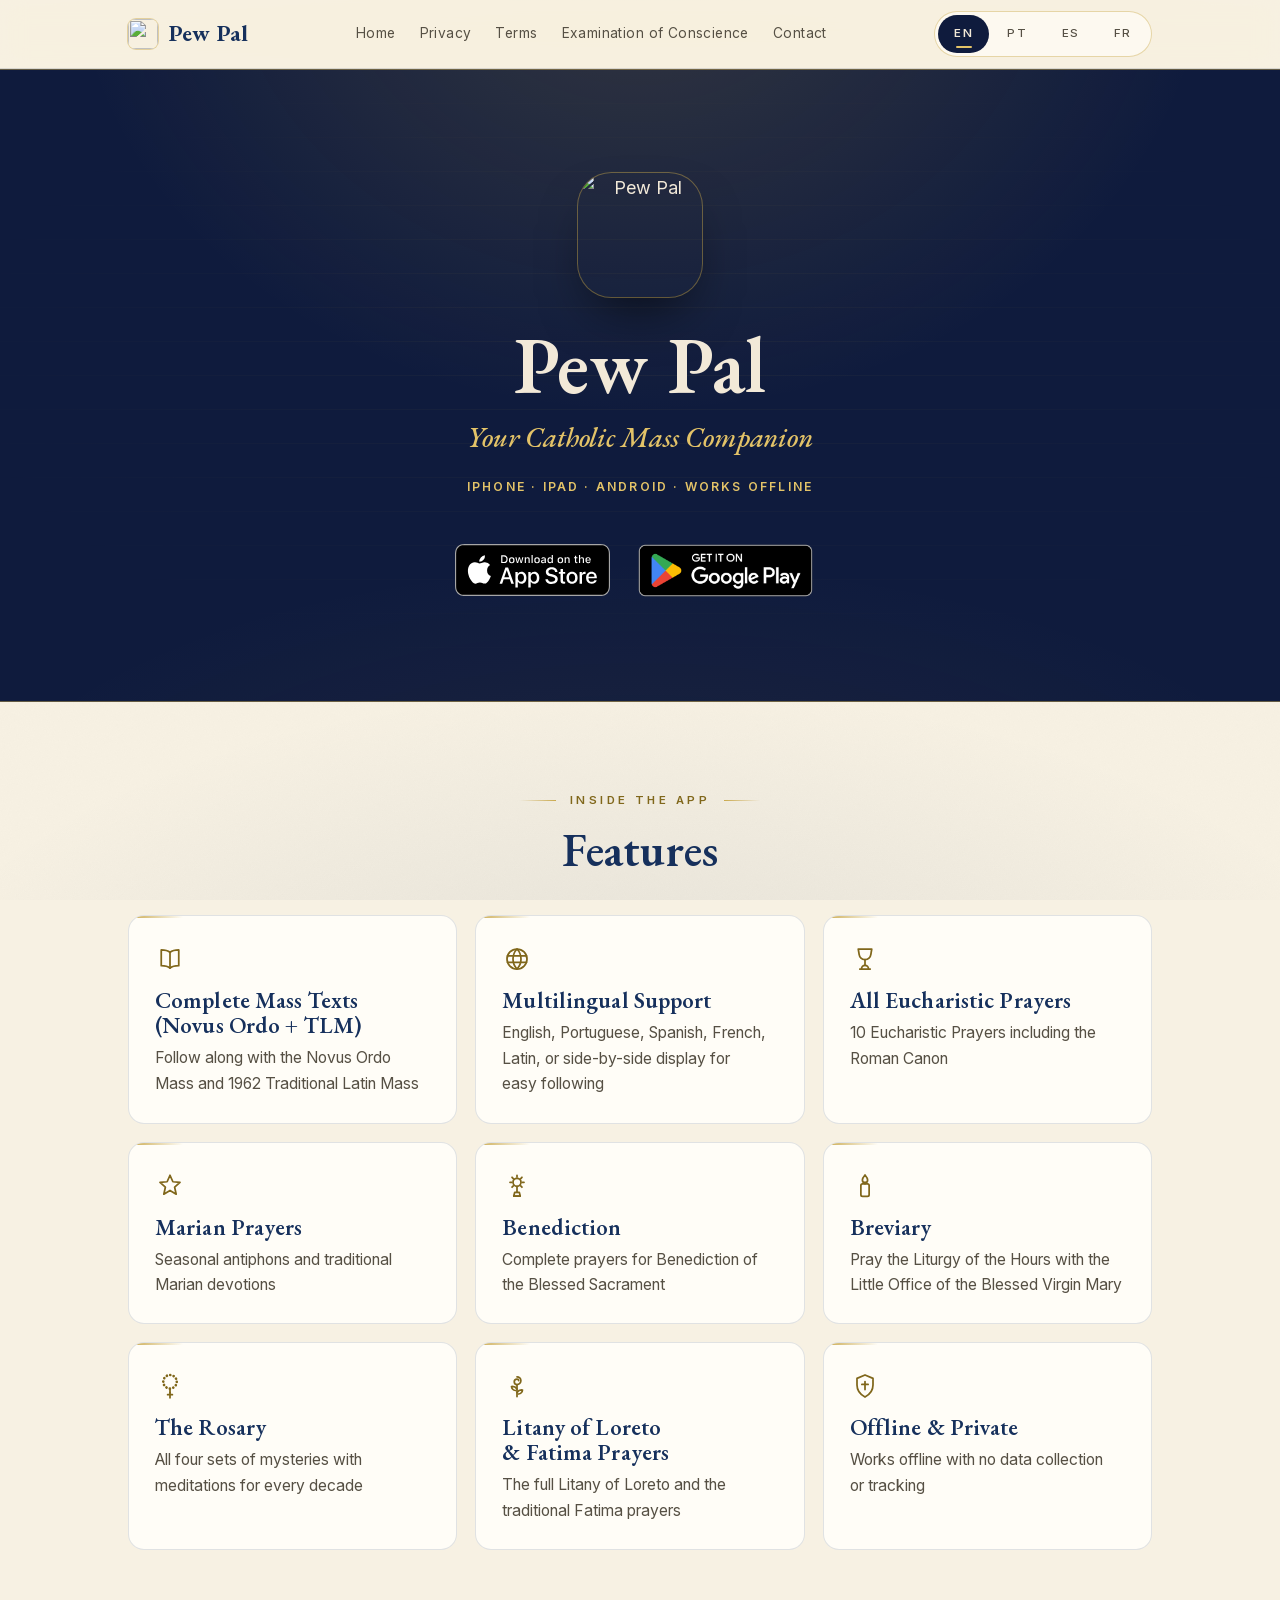
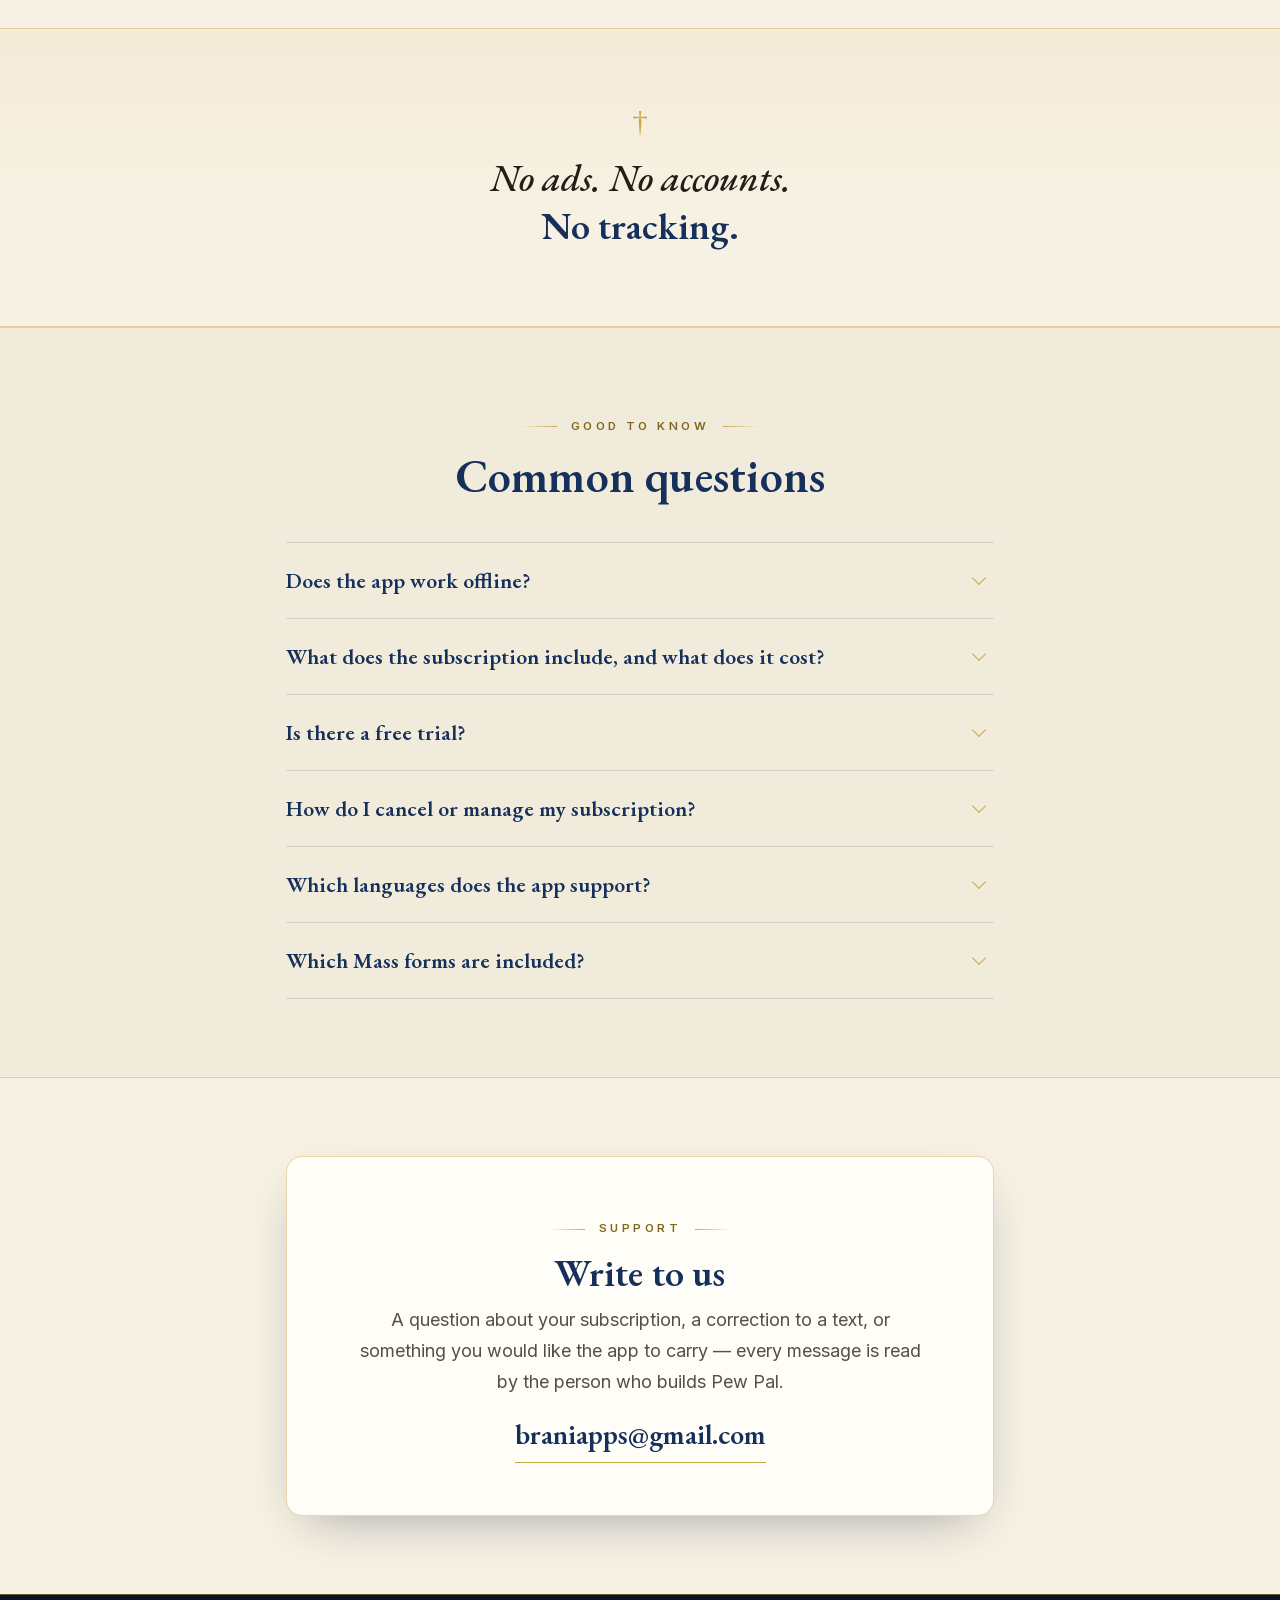
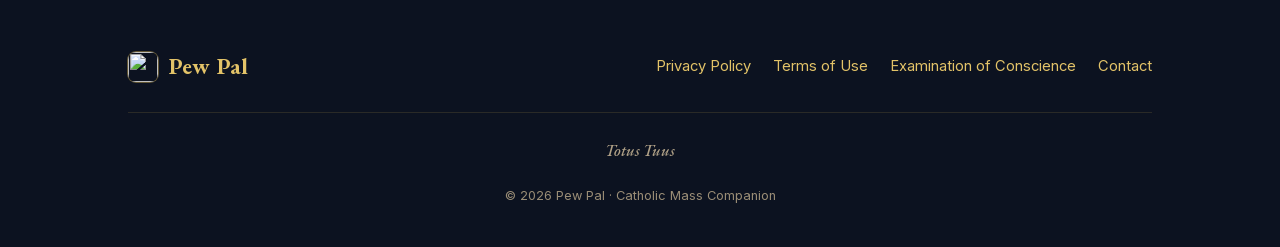
==== index.html @ 837fd13f "feat: the free trial is 2 weeks on both plans (Pew Pal 1.9.0) Terms of Use: the yearly and monthly b" ====
<!DOCTYPE html>
<html lang="en">
<head>
  <meta charset="UTF-8">
  <meta name="viewport" content="width=device-width, initial-scale=1.0">
  <title>Pew Pal - Catholic Mass Companion</title>
  <meta name="description" content="Follow along with the Novus Ordo Mass and 1962 Traditional Latin Mass. English, Portuguese, Spanish, French, Latin, or side-by-side display. Works offline with no data collection or tracking.">
  <link rel="stylesheet" href="styles.css">
  <link rel="icon" href="app-icon.png">
  <script src="site.js" defer></script>
</head>
<body>
  <a class="skip-link" href="#top" data-i18n-en="Skip to content" data-i18n-pt="Ir para o conteúdo" data-i18n-es="Ir al contenido" data-i18n-fr="Aller au contenu">Skip to content</a>
  <nav class="nav">
    <div class="wrap">
      <a class="brand" href="index.html">
        <img src="app-icon.png" alt="" class="brand-mark">
        Pew Pal
      </a>
      <div class="nav-links">
        <a href="index.html" data-i18n-en="Home" data-i18n-pt="Início" data-i18n-es="Inicio" data-i18n-fr="Accueil">Home</a>
        <a href="privacy.html" data-i18n-en="Privacy" data-i18n-pt="Privacidade" data-i18n-es="Privacidad" data-i18n-fr="Confidentialité">Privacy</a>
        <a href="terms.html" data-i18n-en="Terms" data-i18n-pt="Termos" data-i18n-es="Términos" data-i18n-fr="Conditions">Terms</a>
        <a href="examen.html" data-i18n-en="Examination of Conscience" data-i18n-pt="Exame de Consciência" data-i18n-es="Examen de Conciencia" data-i18n-fr="Examen de conscience">Examination of Conscience</a>
        <a href="mailto:braniapps@gmail.com" data-i18n-en="Contact" data-i18n-pt="Contato" data-i18n-es="Contacto" data-i18n-fr="Contact">Contact</a>
      </div>
      <div class="nav-right">
        <div class="langtabs" role="tablist" aria-label="Language">
          <button role="tab" class="langtab" data-lang-target="en" aria-label="English">EN</button>
          <button role="tab" class="langtab" data-lang-target="pt" aria-label="Português">PT</button>
          <button role="tab" class="langtab" data-lang-target="es" aria-label="Español">ES</button>
          <button role="tab" class="langtab" data-lang-target="fr" aria-label="Français">FR</button>
        </div>
      </div>
    </div>
  </nav>
  <main>
    <section data-lang="en" id="english" lang="en">
      <header class="hero-midnight">
        <div class="wrap">
          <img src="app-icon.png" alt="Pew Pal" class="hero-icon" data-rise>
          <h1 id="top" data-rise>Pew Pal</h1>
          <p class="hero-tagline" data-rise>Your Catholic Mass Companion</p>
          <p class="hero-meta" data-rise>iPhone &middot; iPad &middot; Android &middot; Works offline</p>
          <div class="badges" data-rise>
            <a href="https://apps.apple.com/app/apple-store/id6757607612?pt=121837520&amp;ct=support-site&amp;mt=8"><img class="as" src="badges/app-store-en-us.svg" alt="Download on the App Store"></a>
            <a href="https://play.google.com/store/apps/details?id=com.pewpal.app&amp;referrer=utm_source%3Dsupport-site"><img class="gp" src="badges/google-play-en-us.png" alt="Get it on Google Play"></a>
          </div>
        </div>
      </header>

      <div class="block">
        <div class="wrap">
          <div class="section-head center">
            <p class="kicker center">Inside the app</p>
            <h2>Features</h2>
          </div>
          <div class="grid">
            <article class="feature" data-rise>
              <span class="ico" aria-hidden="true"><svg viewBox="0 0 24 24" width="30" height="30" fill="none" stroke="currentColor" stroke-width="1.4" stroke-linecap="round" stroke-linejoin="round" aria-hidden="true" focusable="false"><path d="M12 6.6C10.4 5.3 8.2 4.7 5 4.7v12.6c3.2 0 5.4.6 7 1.9 1.6-1.3 3.8-1.9 7-1.9V4.7c-3.2 0-5.4.6-7 1.9Z"/><path d="M12 6.6v12.6"/></svg></span>
              <h3>Complete Mass Texts (Novus Ordo + TLM)</h3>
              <p>Follow along with the Novus Ordo Mass and 1962 Traditional Latin Mass</p>
            </article>
            <article class="feature" data-rise>
              <span class="ico" aria-hidden="true"><svg viewBox="0 0 24 24" width="30" height="30" fill="none" stroke="currentColor" stroke-width="1.4" stroke-linecap="round" stroke-linejoin="round" aria-hidden="true" focusable="false"><circle cx="12" cy="12" r="8"/><path d="M4.4 9.4h15.2M4.4 14.6h15.2"/><path d="M12 4c2.1 2.2 3.2 5 3.2 8s-1.1 5.8-3.2 8c-2.1-2.2-3.2-5-3.2-8S9.9 6.2 12 4Z"/></svg></span>
              <h3>Multilingual Support</h3>
              <p>English, Portuguese, Spanish, French, Latin, or side-by-side display for easy following</p>
            </article>
            <article class="feature" data-rise>
              <span class="ico" aria-hidden="true"><svg viewBox="0 0 24 24" width="30" height="30" fill="none" stroke="currentColor" stroke-width="1.4" stroke-linecap="round" stroke-linejoin="round" aria-hidden="true" focusable="false"><path d="M6.6 4h10.8l-.7 4.3A5 5 0 0 1 12 12.5a5 5 0 0 1-4.7-4.2L6.6 4Z"/><path d="M12 12.5V17"/><path d="M9.2 20c0-1.6 1.2-3 2.8-3s2.8 1.4 2.8 3"/><path d="M7.8 20h8.4"/></svg></span>
              <h3>All Eucharistic Prayers</h3>
              <p>10 Eucharistic Prayers including the Roman Canon</p>
            </article>
            <article class="feature" data-rise>
              <span class="ico" aria-hidden="true"><svg viewBox="0 0 24 24" width="30" height="30" fill="none" stroke="currentColor" stroke-width="1.4" stroke-linecap="round" stroke-linejoin="round" aria-hidden="true" focusable="false"><path d="M12 3.4 14.3 8.6l5.7.55-4.3 3.8 1.25 5.6L12 15.6l-4.95 2.95 1.25-5.6-4.3-3.8 5.7-.55L12 3.4Z"/></svg></span>
              <h3>Marian Prayers</h3>
              <p>Seasonal antiphons and traditional Marian devotions</p>
            </article>
            <article class="feature" data-rise>
              <span class="ico" aria-hidden="true"><svg viewBox="0 0 24 24" width="30" height="30" fill="none" stroke="currentColor" stroke-width="1.4" stroke-linecap="round" stroke-linejoin="round" aria-hidden="true" focusable="false"><circle cx="12" cy="9" r="3.2"/><path d="M12 4.8V3.4M7.8 9H6.4M16.2 9h1.4M14.97 6.03l.99-.99M9.03 6.03l-.99-.99M14.97 11.97l.99.99M9.03 11.97l-.99.99"/><path d="M12 12.2V17"/><path d="M9.4 20h5.2"/><path d="M10.2 17h3.6l.8 3h-5.2l.8-3Z"/></svg></span>
              <h3>Benediction</h3>
              <p>Complete prayers for Benediction of the Blessed Sacrament</p>
            </article>
            <article class="feature" data-rise>
              <span class="ico" aria-hidden="true"><svg viewBox="0 0 24 24" width="30" height="30" fill="none" stroke="currentColor" stroke-width="1.4" stroke-linecap="round" stroke-linejoin="round" aria-hidden="true" focusable="false"><path d="M12 3.2c1.4 1.7 2.1 2.9 2.1 3.9a2.1 2.1 0 1 1-4.2 0c0-1 .7-2.2 2.1-3.9Z"/><path d="M12 9.1v1.1"/><rect x="8.7" y="10.2" width="6.6" height="10" rx="1.3"/></svg></span>
              <h3>Breviary</h3>
              <p>Pray the Liturgy of the Hours with the Little Office of the Blessed Virgin Mary</p>
            </article>
            <article class="feature" data-rise>
              <span class="ico" aria-hidden="true"><svg viewBox="0 0 24 24" width="30" height="30" fill="none" stroke="currentColor" stroke-width="1.4" stroke-linecap="round" stroke-linejoin="round" aria-hidden="true" focusable="false"><circle cx="12" cy="8.6" r="5.4" stroke-dasharray="0.1 2.73" stroke-linecap="round" stroke-width="2.1"/><path d="M12 14.6v2.6"/><path d="M12 17.2v4.2M10.1 18.9h3.8"/></svg></span>
              <h3>The Rosary</h3>
              <p>All four sets of mysteries with meditations for every decade</p>
            </article>
            <article class="feature" data-rise>
              <span class="ico" aria-hidden="true"><svg viewBox="0 0 24 24" width="30" height="30" fill="none" stroke="currentColor" stroke-width="1.4" stroke-linecap="round" stroke-linejoin="round" aria-hidden="true" focusable="false"><path d="M12 4.6a3.1 3.1 0 0 1 0 6.2 2.2 2.2 0 0 1 0-4.4c.7 0 1.3.5 1.3 1.2"/><path d="M12 10.8V20.4"/><path d="M12 14.4c-1.1-1.6-2.7-2.2-4.4-2 .2 1.8 1.5 3 3.2 3.2"/><path d="M12 17.2c1.1-1.6 2.7-2.2 4.4-2-.2 1.8-1.5 3-3.2 3.2"/></svg></span>
              <h3>Litany of Loreto &amp; Fatima Prayers</h3>
              <p>The full Litany of Loreto and the traditional Fatima prayers</p>
            </article>
            <article class="feature" data-rise>
              <span class="ico" aria-hidden="true"><svg viewBox="0 0 24 24" width="30" height="30" fill="none" stroke="currentColor" stroke-width="1.4" stroke-linecap="round" stroke-linejoin="round" aria-hidden="true" focusable="false"><path d="M12 3.2 5.6 5.9v5.3c0 4 2.6 7.6 6.4 9.6 3.8-2 6.4-5.6 6.4-9.6V5.9L12 3.2Z"/><path d="M12 8.4v6.4M9.5 10.7h5"/></svg></span>
              <h3>Offline & Private</h3>
              <p>Works offline with no data collection or tracking</p>
            </article>
          </div>
        </div>
      </div>

      <div class="vow">
        <div class="wrap">
          <p>No ads. No accounts. <span class="em">No tracking.</span></p>
        </div>
      </div>

      <div class="block alt">
        <div class="wrap narrow">
          <div class="section-head center">
            <p class="kicker center">Good to know</p>
            <h2>Common questions</h2>
          </div>
          <div class="faq">
            <details>
              <summary>Does the app work offline?</summary>
              <p>Yes. Pew Pal works offline with no data collection or tracking. Every liturgical text is bundled with the app, so nothing has to be downloaded during Mass and no signal is needed. We do not integrate any third-party analytics, advertising, or tracking services, and your preferences are stored locally on your device and never leave it.</p>
            </details>
            <details>
              <summary>What does the subscription include, and what does it cost?</summary>
              <p>The Marian prayers and antiphons and the complete Rosary are free. One subscription unlocks the rest of the app: Novus Ordo Mass texts, Traditional Latin Mass (1962) texts, Eucharistic Prayers, and the Devotions (Stations of the Cross, Confession, Benediction and the Breviary). Pew Pal Yearly is $9.99 per year (USD) and Pew Pal Monthly is $1.99 per month (USD). Subscriptions auto-renew unless cancelled. See the <a href="terms.html">Terms of Use</a> for the full subscription terms.</p>
            </details>
            <details>
              <summary>Is there a free trial?</summary>
              <p>Yes. New subscribers are eligible for a free trial &mdash; 2 weeks on both plans. If you do not cancel before the trial ends, your subscription will automatically convert to a paid subscription and you will be charged the subscription price.</p>
            </details>
            <details>
              <summary>How do I cancel or manage my subscription?</summary>
              <p>Through the store you purchased from, at any time. On iPhone or iPad, open the Settings app, tap your name, tap &ldquo;Subscriptions&rdquo;, then find Pew Pal and tap &ldquo;Cancel Subscription&rdquo;. On Android, open the Google Play app, tap your profile picture, tap &ldquo;Payments &amp; subscriptions&rdquo; then &ldquo;Subscriptions&rdquo;, and find Pew Pal. Cancellation takes effect at the end of the current billing period, and you keep access until then. Refunds are handled by the store you purchased from &mdash; see the <a href="terms.html">Terms of Use</a>.</p>
            </details>
            <details>
              <summary>Which languages does the app support?</summary>
              <p>English, Portuguese, Spanish and French, plus the Latin of the Mass. You can read one language on its own, read the Latin on its own, or use the side-by-side display to follow both at once &mdash; and switch at any time from the app&rsquo;s Settings screen.</p>
            </details>
            <details>
              <summary>Which Mass forms are included?</summary>
              <p>Both. Pew Pal carries the complete Novus Ordo Mass texts and the Traditional Latin Mass (1962) texts, together with all ten Eucharistic Prayers including the Roman Canon. All liturgical content is provided for personal devotional use and is based on approved liturgical texts of the Catholic Church.</p>
            </details>
          </div>
        </div>
      </div>

      <div class="block">
        <div class="wrap narrow">
          <div class="contact-card">
            <p class="kicker center">Support</p>
            <h2>Write to us</h2>
            <p>A question about your subscription, a correction to a text, or something you would like the app to carry &mdash; every message is read by the person who builds Pew Pal.</p>
            <a class="mail" href="mailto:braniapps@gmail.com">braniapps@gmail.com</a>
          </div>
        </div>
      </div>

      <footer class="foot">
        <div class="wrap">
          <a class="brand" href="index.html">
            <img src="app-icon.png" alt="" class="brand-mark">
            Pew Pal
          </a>
          <div class="foot-links">
            <a href="privacy.html">Privacy Policy</a>
            <a href="terms.html">Terms of Use</a>
            <a href="examen.html">Examination of Conscience</a>
            <a href="mailto:braniapps@gmail.com">Contact</a>
          </div>
          <p class="note"><em>Totus Tuus</em></p>
          <p class="cr">&copy; 2026 Pew Pal &middot; Catholic Mass Companion</p>
        </div>
      </footer>
    </section>
    <section data-lang="pt" id="portugues" lang="pt-BR">
      <header class="hero-midnight">
        <div class="wrap">
          <img src="app-icon.png" alt="Pew Pal" class="hero-icon" data-rise>
          <h1 data-rise>Pew Pal</h1>
          <p class="hero-tagline" data-rise>Seu companheiro para a Santa Missa</p>
          <p class="hero-meta" data-rise>iPhone &middot; iPad &middot; Android &middot; Funciona offline</p>
          <div class="badges" data-rise>
            <a href="https://apps.apple.com/app/apple-store/id6757607612?pt=121837520&amp;ct=support-site&amp;mt=8"><img class="as" src="badges/app-store-pt-br.svg" alt="Baixar na App Store"></a>
            <a href="https://play.google.com/store/apps/details?id=com.pewpal.app&amp;referrer=utm_source%3Dsupport-site"><img class="gp" src="badges/google-play-pt-br.png" alt="Disponível no Google Play"></a>
          </div>
        </div>
      </header>

      <div class="block">
        <div class="wrap">
          <div class="section-head center">
            <p class="kicker center">Dentro do aplicativo</p>
            <h2>Recursos</h2>
          </div>
          <div class="grid">
            <article class="feature" data-rise>
              <span class="ico" aria-hidden="true"><svg viewBox="0 0 24 24" width="30" height="30" fill="none" stroke="currentColor" stroke-width="1.4" stroke-linecap="round" stroke-linejoin="round" aria-hidden="true" focusable="false"><path d="M12 6.6C10.4 5.3 8.2 4.7 5 4.7v12.6c3.2 0 5.4.6 7 1.9 1.6-1.3 3.8-1.9 7-1.9V4.7c-3.2 0-5.4.6-7 1.9Z"/><path d="M12 6.6v12.6"/></svg></span>
              <h3>Textos completos da Missa (Novus Ordo + Tridentina)</h3>
              <p>Acompanhe a Missa no rito Novus Ordo e a Missa Tridentina de 1962</p>
            </article>
            <article class="feature" data-rise>
              <span class="ico" aria-hidden="true"><svg viewBox="0 0 24 24" width="30" height="30" fill="none" stroke="currentColor" stroke-width="1.4" stroke-linecap="round" stroke-linejoin="round" aria-hidden="true" focusable="false"><circle cx="12" cy="12" r="8"/><path d="M4.4 9.4h15.2M4.4 14.6h15.2"/><path d="M12 4c2.1 2.2 3.2 5 3.2 8s-1.1 5.8-3.2 8c-2.1-2.2-3.2-5-3.2-8S9.9 6.2 12 4Z"/></svg></span>
              <h3>Suporte a idiomas</h3>
              <p>Português, inglês, espanhol, francês, latim ou exibição lado a lado para acompanhar com facilidade</p>
            </article>
            <article class="feature" data-rise>
              <span class="ico" aria-hidden="true"><svg viewBox="0 0 24 24" width="30" height="30" fill="none" stroke="currentColor" stroke-width="1.4" stroke-linecap="round" stroke-linejoin="round" aria-hidden="true" focusable="false"><path d="M6.6 4h10.8l-.7 4.3A5 5 0 0 1 12 12.5a5 5 0 0 1-4.7-4.2L6.6 4Z"/><path d="M12 12.5V17"/><path d="M9.2 20c0-1.6 1.2-3 2.8-3s2.8 1.4 2.8 3"/><path d="M7.8 20h8.4"/></svg></span>
              <h3>Todas as Orações Eucarísticas</h3>
              <p>10 Orações Eucarísticas, incluindo o Cânon Romano</p>
            </article>
            <article class="feature" data-rise>
              <span class="ico" aria-hidden="true"><svg viewBox="0 0 24 24" width="30" height="30" fill="none" stroke="currentColor" stroke-width="1.4" stroke-linecap="round" stroke-linejoin="round" aria-hidden="true" focusable="false"><path d="M12 3.4 14.3 8.6l5.7.55-4.3 3.8 1.25 5.6L12 15.6l-4.95 2.95 1.25-5.6-4.3-3.8 5.7-.55L12 3.4Z"/></svg></span>
              <h3>Orações marianas</h3>
              <p>Antífonas do tempo litúrgico e devoções marianas tradicionais</p>
            </article>
            <article class="feature" data-rise>
              <span class="ico" aria-hidden="true"><svg viewBox="0 0 24 24" width="30" height="30" fill="none" stroke="currentColor" stroke-width="1.4" stroke-linecap="round" stroke-linejoin="round" aria-hidden="true" focusable="false"><circle cx="12" cy="9" r="3.2"/><path d="M12 4.8V3.4M7.8 9H6.4M16.2 9h1.4M14.97 6.03l.99-.99M9.03 6.03l-.99-.99M14.97 11.97l.99.99M9.03 11.97l-.99.99"/><path d="M12 12.2V17"/><path d="M9.4 20h5.2"/><path d="M10.2 17h3.6l.8 3h-5.2l.8-3Z"/></svg></span>
              <h3>Bênção do Santíssimo</h3>
              <p>Orações completas da Bênção do Santíssimo Sacramento</p>
            </article>
            <article class="feature" data-rise>
              <span class="ico" aria-hidden="true"><svg viewBox="0 0 24 24" width="30" height="30" fill="none" stroke="currentColor" stroke-width="1.4" stroke-linecap="round" stroke-linejoin="round" aria-hidden="true" focusable="false"><path d="M12 3.2c1.4 1.7 2.1 2.9 2.1 3.9a2.1 2.1 0 1 1-4.2 0c0-1 .7-2.2 2.1-3.9Z"/><path d="M12 9.1v1.1"/><rect x="8.7" y="10.2" width="6.6" height="10" rx="1.3"/></svg></span>
              <h3>Breviário</h3>
              <p>Reze a Liturgia das Horas com o Pequeno Ofício de Nossa Senhora</p>
            </article>
            <article class="feature" data-rise>
              <span class="ico" aria-hidden="true"><svg viewBox="0 0 24 24" width="30" height="30" fill="none" stroke="currentColor" stroke-width="1.4" stroke-linecap="round" stroke-linejoin="round" aria-hidden="true" focusable="false"><circle cx="12" cy="8.6" r="5.4" stroke-dasharray="0.1 2.73" stroke-linecap="round" stroke-width="2.1"/><path d="M12 14.6v2.6"/><path d="M12 17.2v4.2M10.1 18.9h3.8"/></svg></span>
              <h3>O Rosário</h3>
              <p>Os quatro conjuntos de mistérios com meditações para cada dezena</p>
            </article>
            <article class="feature" data-rise>
              <span class="ico" aria-hidden="true"><svg viewBox="0 0 24 24" width="30" height="30" fill="none" stroke="currentColor" stroke-width="1.4" stroke-linecap="round" stroke-linejoin="round" aria-hidden="true" focusable="false"><path d="M12 4.6a3.1 3.1 0 0 1 0 6.2 2.2 2.2 0 0 1 0-4.4c.7 0 1.3.5 1.3 1.2"/><path d="M12 10.8V20.4"/><path d="M12 14.4c-1.1-1.6-2.7-2.2-4.4-2 .2 1.8 1.5 3 3.2 3.2"/><path d="M12 17.2c1.1-1.6 2.7-2.2 4.4-2-.2 1.8-1.5 3-3.2 3.2"/></svg></span>
              <h3>Ladainha de Nossa Senhora e Orações de Fátima</h3>
              <p>A Ladainha de Nossa Senhora completa e as tradicionais orações de Fátima</p>
            </article>
            <article class="feature" data-rise>
              <span class="ico" aria-hidden="true"><svg viewBox="0 0 24 24" width="30" height="30" fill="none" stroke="currentColor" stroke-width="1.4" stroke-linecap="round" stroke-linejoin="round" aria-hidden="true" focusable="false"><path d="M12 3.2 5.6 5.9v5.3c0 4 2.6 7.6 6.4 9.6 3.8-2 6.4-5.6 6.4-9.6V5.9L12 3.2Z"/><path d="M12 8.4v6.4M9.5 10.7h5"/></svg></span>
              <h3>Offline e privado</h3>
              <p>Funciona offline, sem coleta de dados nem rastreamento</p>
            </article>
          </div>
        </div>
      </div>

      <div class="vow">
        <div class="wrap">
          <p>Sem anúncios. Sem contas. <span class="em">Sem rastreamento.</span></p>
        </div>
      </div>

      <div class="block alt">
        <div class="wrap narrow">
          <div class="section-head center">
            <p class="kicker center">Bom saber</p>
            <h2>Perguntas frequentes</h2>
          </div>
          <div class="faq">
            <details>
              <summary>O aplicativo funciona offline?</summary>
              <p>Sim. O Pew Pal funciona offline, sem coleta de dados nem rastreamento. Todo texto litúrgico vem junto com o aplicativo, portanto nada precisa ser baixado durante a Missa e nenhum sinal é necessário. Não integramos nenhum serviço de análise, publicidade ou rastreamento de terceiros, e suas preferências são armazenadas localmente no seu dispositivo e nunca saem do seu aparelho.</p>
            </details>
            <details>
              <summary>O que a assinatura inclui e quanto custa?</summary>
              <p>As orações e antífonas marianas e o Rosário completo são gratuitos. Uma assinatura libera o restante do aplicativo: textos da Missa (Novus Ordo), textos da Missa Tridentina (1962), Orações Eucarísticas e as Devoções (Via-Sacra, Confissão, Bênção e Breviário). O Pew Pal Anual custa US$ 9,99 por ano e o Pew Pal Mensal custa US$ 1,99 por mês (ou o valor equivalente em reais exibido na App Store). As assinaturas são renovadas automaticamente, salvo cancelamento. Consulte os <a href="terms.html#portugues">Termos de Uso</a> para os termos completos.</p>
            </details>
            <details>
              <summary>Existe teste grátis?</summary>
              <p>Sim. Novos assinantes têm direito a um teste grátis &mdash; 2 semanas nos dois planos. Se você não cancelar antes do fim do teste, sua assinatura será convertida automaticamente em uma assinatura paga e você será cobrado pelo preço da assinatura.</p>
            </details>
            <details>
              <summary>Como cancelo ou gerencio minha assinatura?</summary>
              <p>Pela loja em que você fez a compra, a qualquer momento. No iPhone ou iPad, abra o app Ajustes, toque no seu nome, toque em &ldquo;Assinaturas&rdquo;, encontre o Pew Pal e toque em &ldquo;Cancelar assinatura&rdquo;. No Android, abra o app Google Play, toque na sua foto de perfil, toque em &ldquo;Pagamentos e assinaturas&rdquo; e depois em &ldquo;Assinaturas&rdquo;, e encontre o Pew Pal. O cancelamento entra em vigor ao final do período de cobrança atual, e você continua com acesso até lá. Os reembolsos são tratados pela loja em que você fez a compra &mdash; veja os <a href="terms.html#portugues">Termos de Uso</a>.</p>
            </details>
            <details>
              <summary>Quais idiomas o aplicativo oferece?</summary>
              <p>Português, inglês, espanhol e francês, além do latim da Missa. Você pode ler em um só idioma, ler apenas o latim ou usar a exibição lado a lado para acompanhar os dois ao mesmo tempo &mdash; e trocar quando quiser na tela de Ajustes do aplicativo.</p>
            </details>
            <details>
              <summary>Quais formas da Missa estão incluídas?</summary>
              <p>Ambas. O Pew Pal traz os textos completos da Missa no rito Novus Ordo e os textos da Missa Tridentina (1962), com as dez Orações Eucarísticas, incluindo o Cânon Romano. Todo o conteúdo litúrgico é fornecido para uso devocional pessoal e baseia-se em textos litúrgicos aprovados da Igreja Católica.</p>
            </details>
          </div>
        </div>
      </div>

      <div class="block">
        <div class="wrap narrow">
          <div class="contact-card">
            <p class="kicker center">Suporte</p>
            <h2>Fale conosco</h2>
            <p>Uma dúvida sobre a assinatura, uma correção em algum texto ou algo que você gostaria de ver no aplicativo &mdash; cada mensagem é lida por quem desenvolve o Pew Pal.</p>
            <a class="mail" href="mailto:braniapps@gmail.com">braniapps@gmail.com</a>
          </div>
        </div>
      </div>

      <footer class="foot">
        <div class="wrap">
          <a class="brand" href="index.html">
            <img src="app-icon.png" alt="" class="brand-mark">
            Pew Pal
          </a>
          <div class="foot-links">
            <a href="privacy.html#portugues">Política de Privacidade</a>
            <a href="terms.html#portugues">Termos de Uso</a>
            <a href="examen.html#portugues">Exame de Consciência</a>
            <a href="mailto:braniapps@gmail.com">Contato</a>
          </div>
          <p class="note"><em>Totus Tuus</em></p>
          <p class="cr">&copy; 2026 Pew Pal &middot; Companheiro da Missa Católica</p>
        </div>
      </footer>
    </section>
    <section data-lang="es" id="espanol" lang="es">
      <header class="hero-midnight">
        <div class="wrap">
          <img src="app-icon.png" alt="Pew Pal" class="hero-icon" data-rise>
          <h1 data-rise>Pew Pal</h1>
          <p class="hero-tagline" data-rise>Tu compañero para la Santa Misa</p>
          <p class="hero-meta" data-rise>iPhone &middot; iPad &middot; Android &middot; Funciona sin conexión</p>
          <div class="badges" data-rise>
            <a href="https://apps.apple.com/app/apple-store/id6757607612?pt=121837520&amp;ct=support-site&amp;mt=8"><img class="as" src="badges/app-store-es-mx.svg" alt="Descárgalo en el App Store"></a>
            <a href="https://play.google.com/store/apps/details?id=com.pewpal.app&amp;referrer=utm_source%3Dsupport-site"><img class="gp" src="badges/google-play-es.png" alt="Disponible en Google Play"></a>
          </div>
        </div>
      </header>

      <div class="block">
        <div class="wrap">
          <div class="section-head center">
            <p class="kicker center">Dentro de la aplicación</p>
            <h2>Funciones</h2>
          </div>
          <div class="grid">
            <article class="feature" data-rise>
              <span class="ico" aria-hidden="true"><svg viewBox="0 0 24 24" width="30" height="30" fill="none" stroke="currentColor" stroke-width="1.4" stroke-linecap="round" stroke-linejoin="round" aria-hidden="true" focusable="false"><path d="M12 6.6C10.4 5.3 8.2 4.7 5 4.7v12.6c3.2 0 5.4.6 7 1.9 1.6-1.3 3.8-1.9 7-1.9V4.7c-3.2 0-5.4.6-7 1.9Z"/><path d="M12 6.6v12.6"/></svg></span>
              <h3>Textos completos de la Misa (Novus Ordo + Tradicional)</h3>
              <p>Sigue la Misa en el rito Novus Ordo y la Misa tradicional en latín de 1962</p>
            </article>
            <article class="feature" data-rise>
              <span class="ico" aria-hidden="true"><svg viewBox="0 0 24 24" width="30" height="30" fill="none" stroke="currentColor" stroke-width="1.4" stroke-linecap="round" stroke-linejoin="round" aria-hidden="true" focusable="false"><circle cx="12" cy="12" r="8"/><path d="M4.4 9.4h15.2M4.4 14.6h15.2"/><path d="M12 4c2.1 2.2 3.2 5 3.2 8s-1.1 5.8-3.2 8c-2.1-2.2-3.2-5-3.2-8S9.9 6.2 12 4Z"/></svg></span>
              <h3>Compatibilidad con varios idiomas</h3>
              <p>Español, inglés, portugués, francés, latín o visualización en paralelo para seguir con facilidad</p>
            </article>
            <article class="feature" data-rise>
              <span class="ico" aria-hidden="true"><svg viewBox="0 0 24 24" width="30" height="30" fill="none" stroke="currentColor" stroke-width="1.4" stroke-linecap="round" stroke-linejoin="round" aria-hidden="true" focusable="false"><path d="M6.6 4h10.8l-.7 4.3A5 5 0 0 1 12 12.5a5 5 0 0 1-4.7-4.2L6.6 4Z"/><path d="M12 12.5V17"/><path d="M9.2 20c0-1.6 1.2-3 2.8-3s2.8 1.4 2.8 3"/><path d="M7.8 20h8.4"/></svg></span>
              <h3>Todas las plegarias eucarísticas</h3>
              <p>10 plegarias eucarísticas, incluido el Canon Romano</p>
            </article>
            <article class="feature" data-rise>
              <span class="ico" aria-hidden="true"><svg viewBox="0 0 24 24" width="30" height="30" fill="none" stroke="currentColor" stroke-width="1.4" stroke-linecap="round" stroke-linejoin="round" aria-hidden="true" focusable="false"><path d="M12 3.4 14.3 8.6l5.7.55-4.3 3.8 1.25 5.6L12 15.6l-4.95 2.95 1.25-5.6-4.3-3.8 5.7-.55L12 3.4Z"/></svg></span>
              <h3>Oraciones marianas</h3>
              <p>Antífonas del tiempo litúrgico y devociones marianas tradicionales</p>
            </article>
            <article class="feature" data-rise>
              <span class="ico" aria-hidden="true"><svg viewBox="0 0 24 24" width="30" height="30" fill="none" stroke="currentColor" stroke-width="1.4" stroke-linecap="round" stroke-linejoin="round" aria-hidden="true" focusable="false"><circle cx="12" cy="9" r="3.2"/><path d="M12 4.8V3.4M7.8 9H6.4M16.2 9h1.4M14.97 6.03l.99-.99M9.03 6.03l-.99-.99M14.97 11.97l.99.99M9.03 11.97l-.99.99"/><path d="M12 12.2V17"/><path d="M9.4 20h5.2"/><path d="M10.2 17h3.6l.8 3h-5.2l.8-3Z"/></svg></span>
              <h3>Bendición con el Santísimo</h3>
              <p>Oraciones completas de la Bendición con el Santísimo Sacramento</p>
            </article>
            <article class="feature" data-rise>
              <span class="ico" aria-hidden="true"><svg viewBox="0 0 24 24" width="30" height="30" fill="none" stroke="currentColor" stroke-width="1.4" stroke-linecap="round" stroke-linejoin="round" aria-hidden="true" focusable="false"><path d="M12 3.2c1.4 1.7 2.1 2.9 2.1 3.9a2.1 2.1 0 1 1-4.2 0c0-1 .7-2.2 2.1-3.9Z"/><path d="M12 9.1v1.1"/><rect x="8.7" y="10.2" width="6.6" height="10" rx="1.3"/></svg></span>
              <h3>Breviario</h3>
              <p>Reza la Liturgia de las Horas con el Pequeño Oficio de Nuestra Señora</p>
            </article>
            <article class="feature" data-rise>
              <span class="ico" aria-hidden="true"><svg viewBox="0 0 24 24" width="30" height="30" fill="none" stroke="currentColor" stroke-width="1.4" stroke-linecap="round" stroke-linejoin="round" aria-hidden="true" focusable="false"><circle cx="12" cy="8.6" r="5.4" stroke-dasharray="0.1 2.73" stroke-linecap="round" stroke-width="2.1"/><path d="M12 14.6v2.6"/><path d="M12 17.2v4.2M10.1 18.9h3.8"/></svg></span>
              <h3>El Rosario</h3>
              <p>Los cuatro conjuntos de misterios con meditaciones para cada decena</p>
            </article>
            <article class="feature" data-rise>
              <span class="ico" aria-hidden="true"><svg viewBox="0 0 24 24" width="30" height="30" fill="none" stroke="currentColor" stroke-width="1.4" stroke-linecap="round" stroke-linejoin="round" aria-hidden="true" focusable="false"><path d="M12 4.6a3.1 3.1 0 0 1 0 6.2 2.2 2.2 0 0 1 0-4.4c.7 0 1.3.5 1.3 1.2"/><path d="M12 10.8V20.4"/><path d="M12 14.4c-1.1-1.6-2.7-2.2-4.4-2 .2 1.8 1.5 3 3.2 3.2"/><path d="M12 17.2c1.1-1.6 2.7-2.2 4.4-2-.2 1.8-1.5 3-3.2 3.2"/></svg></span>
              <h3>Letanía de Loreto y oraciones de Fátima</h3>
              <p>La Letanía de Loreto completa y las tradicionales oraciones de Fátima</p>
            </article>
            <article class="feature" data-rise>
              <span class="ico" aria-hidden="true"><svg viewBox="0 0 24 24" width="30" height="30" fill="none" stroke="currentColor" stroke-width="1.4" stroke-linecap="round" stroke-linejoin="round" aria-hidden="true" focusable="false"><path d="M12 3.2 5.6 5.9v5.3c0 4 2.6 7.6 6.4 9.6 3.8-2 6.4-5.6 6.4-9.6V5.9L12 3.2Z"/><path d="M12 8.4v6.4M9.5 10.7h5"/></svg></span>
              <h3>Sin conexión y privado</h3>
              <p>Funciona sin conexión, sin recopilación de datos ni seguimiento</p>
            </article>
          </div>
        </div>
      </div>

      <div class="vow">
        <div class="wrap">
          <p>Sin anuncios. Sin cuentas. <span class="em">Sin seguimiento.</span></p>
        </div>
      </div>

      <div class="block alt">
        <div class="wrap narrow">
          <div class="section-head center">
            <p class="kicker center">Conviene saber</p>
            <h2>Preguntas frecuentes</h2>
          </div>
          <div class="faq">
            <details>
              <summary>¿La aplicación funciona sin conexión?</summary>
              <p>Sí. Pew Pal funciona sin conexión, sin recopilación de datos ni seguimiento. Todos los textos litúrgicos vienen incluidos en la aplicación, así que no hace falta descargar nada durante la Misa ni tener señal. No integramos ningún servicio de análisis, publicidad o seguimiento de terceros, y sus preferencias se almacenan localmente en su dispositivo y nunca salen de su aparato.</p>
            </details>
            <details>
              <summary>¿Qué incluye la suscripción y cuánto cuesta?</summary>
              <p>Las oraciones y antífonas marianas y el Rosario completo son gratuitos. Una suscripción desbloquea el resto de la aplicación: textos de la Misa (Novus Ordo), textos de la Misa tradicional en latín (1962), plegarias eucarísticas y las Devociones (Vía Crucis, Confesión, Bendición y Breviario). Pew Pal Anual cuesta US$ 9.99 al año y Pew Pal Mensual cuesta US$ 1.99 al mes (o el importe equivalente en la moneda local que se muestre en la App Store). Las suscripciones se renuevan automáticamente, salvo cancelación. Consulte los <a href="terms.html#espanol">Términos de Uso</a> para conocer los términos completos.</p>
            </details>
            <details>
              <summary>¿Hay una prueba gratuita?</summary>
              <p>Sí. Los nuevos suscriptores tienen derecho a una prueba gratuita: 2 semanas en ambos planes. Si no cancela antes de que finalice la prueba, su suscripción se convertirá automáticamente en una suscripción de pago y se le cobrará el precio de la suscripción.</p>
            </details>
            <details>
              <summary>¿Cómo cancelo o gestiono mi suscripción?</summary>
              <p>A través de la tienda donde realizó la compra, en cualquier momento. En iPhone o iPad, abra la app Ajustes, toque su nombre, toque &ldquo;Suscripciones&rdquo;, busque Pew Pal y toque &ldquo;Cancelar suscripción&rdquo;. En Android, abra la app Google Play, toque su foto de perfil, toque &ldquo;Pagos y suscripciones&rdquo; y después &ldquo;Suscripciones&rdquo;, y busque Pew Pal. La cancelación entra en vigor al final del período de facturación en curso y usted conserva el acceso hasta entonces. Los reembolsos los gestiona la tienda donde realizó la compra &mdash; consulte los <a href="terms.html#espanol">Términos de Uso</a>.</p>
            </details>
            <details>
              <summary>¿Qué idiomas admite la aplicación?</summary>
              <p>Español, inglés, portugués y francés, además del latín de la Misa. Puede leer en un solo idioma, leer solo el latín o usar la visualización en paralelo para seguir ambos a la vez &mdash; y cambiar cuando quiera desde la pantalla de Ajustes de la aplicación.</p>
            </details>
            <details>
              <summary>¿Qué formas de la Misa se incluyen?</summary>
              <p>Ambas. Pew Pal incluye los textos completos de la Misa en el rito Novus Ordo y los textos de la Misa tradicional en latín (1962), junto con las diez plegarias eucarísticas, incluido el Canon Romano. Todo el contenido litúrgico se ofrece para uso devocional personal y se basa en textos litúrgicos aprobados de la Iglesia católica.</p>
            </details>
          </div>
        </div>
      </div>

      <div class="block">
        <div class="wrap narrow">
          <div class="contact-card">
            <p class="kicker center">Soporte</p>
            <h2>Escríbanos</h2>
            <p>Una duda sobre su suscripción, una corrección en algún texto o algo que le gustaría que la aplicación incluyera &mdash; cada mensaje lo lee quien desarrolla Pew Pal.</p>
            <a class="mail" href="mailto:braniapps@gmail.com">braniapps@gmail.com</a>
          </div>
        </div>
      </div>

      <footer class="foot">
        <div class="wrap">
          <a class="brand" href="index.html">
            <img src="app-icon.png" alt="" class="brand-mark">
            Pew Pal
          </a>
          <div class="foot-links">
            <a href="privacy.html#espanol">Política de Privacidad</a>
            <a href="terms.html#espanol">Términos de Uso</a>
            <a href="examen.html#espanol">Examen de Conciencia</a>
            <a href="mailto:braniapps@gmail.com">Contacto</a>
          </div>
          <p class="note"><em>Totus Tuus</em></p>
          <p class="cr">&copy; 2026 Pew Pal &middot; Compañero de la Misa católica</p>
        </div>
      </footer>
    </section>
    <section data-lang="fr" id="francais" lang="fr">
      <header class="hero-midnight">
        <div class="wrap">
          <img src="app-icon.png" alt="Pew Pal" class="hero-icon" data-rise>
          <h1 data-rise>Pew Pal</h1>
          <p class="hero-tagline" data-rise>Votre compagnon pour la sainte messe</p>
          <p class="hero-meta" data-rise>iPhone &middot; iPad &middot; Android &middot; Fonctionne hors ligne</p>
          <div class="badges" data-rise>
            <a href="https://apps.apple.com/app/apple-store/id6757607612?pt=121837520&amp;ct=support-site&amp;mt=8"><img class="as" src="badges/app-store-fr-fr.svg" alt="Télécharger dans l’App Store"></a>
            <a href="https://play.google.com/store/apps/details?id=com.pewpal.app&amp;referrer=utm_source%3Dsupport-site"><img class="gp" src="badges/google-play-fr.png" alt="Disponible sur Google Play"></a>
          </div>
        </div>
      </header>

      <div class="block">
        <div class="wrap">
          <div class="section-head center">
            <p class="kicker center">Dans l’application</p>
            <h2>Fonctionnalités</h2>
          </div>
          <div class="grid">
            <article class="feature" data-rise>
              <span class="ico" aria-hidden="true"><svg viewBox="0 0 24 24" width="30" height="30" fill="none" stroke="currentColor" stroke-width="1.4" stroke-linecap="round" stroke-linejoin="round" aria-hidden="true" focusable="false"><path d="M12 6.6C10.4 5.3 8.2 4.7 5 4.7v12.6c3.2 0 5.4.6 7 1.9 1.6-1.3 3.8-1.9 7-1.9V4.7c-3.2 0-5.4.6-7 1.9Z"/><path d="M12 6.6v12.6"/></svg></span>
              <h3>Textes complets de la messe (Novus Ordo + messe traditionnelle)</h3>
              <p>Suivez la messe selon le Novus Ordo et la messe traditionnelle en latin de 1962</p>
            </article>
            <article class="feature" data-rise>
              <span class="ico" aria-hidden="true"><svg viewBox="0 0 24 24" width="30" height="30" fill="none" stroke="currentColor" stroke-width="1.4" stroke-linecap="round" stroke-linejoin="round" aria-hidden="true" focusable="false"><circle cx="12" cy="12" r="8"/><path d="M4.4 9.4h15.2M4.4 14.6h15.2"/><path d="M12 4c2.1 2.2 3.2 5 3.2 8s-1.1 5.8-3.2 8c-2.1-2.2-3.2-5-3.2-8S9.9 6.2 12 4Z"/></svg></span>
              <h3>Plusieurs langues</h3>
              <p>Français, anglais, portugais, espagnol, latin ou affichage côte à côte pour suivre facilement</p>
            </article>
            <article class="feature" data-rise>
              <span class="ico" aria-hidden="true"><svg viewBox="0 0 24 24" width="30" height="30" fill="none" stroke="currentColor" stroke-width="1.4" stroke-linecap="round" stroke-linejoin="round" aria-hidden="true" focusable="false"><path d="M6.6 4h10.8l-.7 4.3A5 5 0 0 1 12 12.5a5 5 0 0 1-4.7-4.2L6.6 4Z"/><path d="M12 12.5V17"/><path d="M9.2 20c0-1.6 1.2-3 2.8-3s2.8 1.4 2.8 3"/><path d="M7.8 20h8.4"/></svg></span>
              <h3>Toutes les prières eucharistiques</h3>
              <p>10 prières eucharistiques, dont le Canon romain</p>
            </article>
            <article class="feature" data-rise>
              <span class="ico" aria-hidden="true"><svg viewBox="0 0 24 24" width="30" height="30" fill="none" stroke="currentColor" stroke-width="1.4" stroke-linecap="round" stroke-linejoin="round" aria-hidden="true" focusable="false"><path d="M12 3.4 14.3 8.6l5.7.55-4.3 3.8 1.25 5.6L12 15.6l-4.95 2.95 1.25-5.6-4.3-3.8 5.7-.55L12 3.4Z"/></svg></span>
              <h3>Prières mariales</h3>
              <p>Antiennes mariales du temps liturgique et dévotions mariales traditionnelles</p>
            </article>
            <article class="feature" data-rise>
              <span class="ico" aria-hidden="true"><svg viewBox="0 0 24 24" width="30" height="30" fill="none" stroke="currentColor" stroke-width="1.4" stroke-linecap="round" stroke-linejoin="round" aria-hidden="true" focusable="false"><circle cx="12" cy="9" r="3.2"/><path d="M12 4.8V3.4M7.8 9H6.4M16.2 9h1.4M14.97 6.03l.99-.99M9.03 6.03l-.99-.99M14.97 11.97l.99.99M9.03 11.97l-.99.99"/><path d="M12 12.2V17"/><path d="M9.4 20h5.2"/><path d="M10.2 17h3.6l.8 3h-5.2l.8-3Z"/></svg></span>
              <h3>Salut du Saint-Sacrement</h3>
              <p>Les prières complètes du Salut du Saint-Sacrement</p>
            </article>
            <article class="feature" data-rise>
              <span class="ico" aria-hidden="true"><svg viewBox="0 0 24 24" width="30" height="30" fill="none" stroke="currentColor" stroke-width="1.4" stroke-linecap="round" stroke-linejoin="round" aria-hidden="true" focusable="false"><path d="M12 3.2c1.4 1.7 2.1 2.9 2.1 3.9a2.1 2.1 0 1 1-4.2 0c0-1 .7-2.2 2.1-3.9Z"/><path d="M12 9.1v1.1"/><rect x="8.7" y="10.2" width="6.6" height="10" rx="1.3"/></svg></span>
              <h3>Bréviaire</h3>
              <p>Priez la Liturgie des Heures avec le Petit Office de la Sainte Vierge</p>
            </article>
            <article class="feature" data-rise>
              <span class="ico" aria-hidden="true"><svg viewBox="0 0 24 24" width="30" height="30" fill="none" stroke="currentColor" stroke-width="1.4" stroke-linecap="round" stroke-linejoin="round" aria-hidden="true" focusable="false"><circle cx="12" cy="8.6" r="5.4" stroke-dasharray="0.1 2.73" stroke-linecap="round" stroke-width="2.1"/><path d="M12 14.6v2.6"/><path d="M12 17.2v4.2M10.1 18.9h3.8"/></svg></span>
              <h3>Le rosaire</h3>
              <p>Les quatre séries de mystères, avec une méditation pour chaque dizaine</p>
            </article>
            <article class="feature" data-rise>
              <span class="ico" aria-hidden="true"><svg viewBox="0 0 24 24" width="30" height="30" fill="none" stroke="currentColor" stroke-width="1.4" stroke-linecap="round" stroke-linejoin="round" aria-hidden="true" focusable="false"><path d="M12 4.6a3.1 3.1 0 0 1 0 6.2 2.2 2.2 0 0 1 0-4.4c.7 0 1.3.5 1.3 1.2"/><path d="M12 10.8V20.4"/><path d="M12 14.4c-1.1-1.6-2.7-2.2-4.4-2 .2 1.8 1.5 3 3.2 3.2"/><path d="M12 17.2c1.1-1.6 2.7-2.2 4.4-2-.2 1.8-1.5 3-3.2 3.2"/></svg></span>
              <h3>Litanies de Lorette et prières de Fatima</h3>
              <p>Les litanies de Lorette complètes et les prières traditionnelles de Fatima</p>
            </article>
            <article class="feature" data-rise>
              <span class="ico" aria-hidden="true"><svg viewBox="0 0 24 24" width="30" height="30" fill="none" stroke="currentColor" stroke-width="1.4" stroke-linecap="round" stroke-linejoin="round" aria-hidden="true" focusable="false"><path d="M12 3.2 5.6 5.9v5.3c0 4 2.6 7.6 6.4 9.6 3.8-2 6.4-5.6 6.4-9.6V5.9L12 3.2Z"/><path d="M12 8.4v6.4M9.5 10.7h5"/></svg></span>
              <h3>Hors ligne et privé</h3>
              <p>Fonctionne hors ligne, sans collecte de données ni suivi</p>
            </article>
          </div>
        </div>
      </div>

      <div class="vow">
        <div class="wrap">
          <p>Sans publicité. Sans compte. <span class="em">Sans suivi.</span></p>
        </div>
      </div>

      <div class="block alt">
        <div class="wrap narrow">
          <div class="section-head center">
            <p class="kicker center">Bon à savoir</p>
            <h2>Questions fréquentes</h2>
          </div>
          <div class="faq">
            <details>
              <summary>L’application fonctionne-t-elle hors ligne&nbsp;?</summary>
              <p>Oui. Pew Pal fonctionne hors ligne, sans collecte de données ni suivi. Tous les textes liturgiques sont intégrés à l’application&nbsp;: rien n’a besoin d’être téléchargé pendant la messe et aucun réseau n’est nécessaire. Nous n’intégrons aucun service tiers d’analyse, de publicité ou de suivi, et vos préférences sont enregistrées localement sur votre appareil, qu’elles ne quittent jamais.</p>
            </details>
            <details>
              <summary>Que comprend l’abonnement, et combien coûte-t-il&nbsp;?</summary>
              <p>Les prières et antiennes mariales et le rosaire complet sont gratuits. Un abonnement débloque le reste de l’application&nbsp;: les textes de la messe (Novus Ordo), les textes de la messe traditionnelle en latin (1962), les prières eucharistiques et les Dévotions (chemin de croix, confession, Salut du Saint-Sacrement et bréviaire). Pew Pal Annuel coûte 9,99&nbsp;$ US par an et Pew Pal Mensuel 1,99&nbsp;$ US par mois (ou le montant équivalent dans votre devise locale, tel qu’affiché dans votre boutique d’applications). Les abonnements se renouvellent automatiquement, sauf résiliation. Consultez les <a href="terms.html#francais">Conditions d’utilisation</a> pour l’ensemble des conditions d’abonnement.</p>
            </details>
            <details>
              <summary>Existe-t-il un essai gratuit&nbsp;?</summary>
              <p>Oui. Les nouveaux abonnés peuvent bénéficier d’un essai gratuit &mdash; 2&nbsp;semaines pour les deux formules. Si vous ne résiliez pas avant la fin de l’essai, votre abonnement sera automatiquement converti en abonnement payant et le prix de l’abonnement vous sera facturé.</p>
            </details>
            <details>
              <summary>Comment résilier ou gérer mon abonnement&nbsp;?</summary>
              <p>Auprès de la boutique où vous l’avez acheté, à tout moment. Sur iPhone ou iPad, ouvrez l’app Réglages, touchez votre nom, puis &laquo;&nbsp;Abonnements&nbsp;&raquo;, trouvez Pew Pal et touchez &laquo;&nbsp;Annuler l’abonnement&nbsp;&raquo;. Sur Android, ouvrez l’app Google Play, appuyez sur votre photo de profil, puis sur &laquo;&nbsp;Paiements et abonnements&nbsp;&raquo; et &laquo;&nbsp;Abonnements&nbsp;&raquo;, et trouvez Pew Pal. La résiliation prend effet à la fin de la période de facturation en cours, et vous conservez l’accès jusque-là. Les remboursements sont gérés par la boutique où vous avez effectué l’achat &mdash; consultez les <a href="terms.html#francais">Conditions d’utilisation</a>.</p>
            </details>
            <details>
              <summary>Quelles langues l’application prend-elle en charge&nbsp;?</summary>
              <p>Le français, l’anglais, le portugais et l’espagnol, ainsi que le latin de la messe. Vous pouvez lire une seule langue, lire uniquement le latin, ou utiliser l’affichage côte à côte pour suivre les deux à la fois &mdash; et changer à tout moment depuis l’écran Réglages de l’application.</p>
            </details>
            <details>
              <summary>Quelles formes de la messe sont incluses&nbsp;?</summary>
              <p>Les deux. Pew Pal propose les textes complets de la messe selon le Novus Ordo et les textes de la messe traditionnelle en latin (1962), ainsi que les dix prières eucharistiques, dont le Canon romain. Tout le contenu liturgique est fourni pour un usage dévotionnel personnel et repose sur des textes liturgiques approuvés de l’Église catholique.</p>
            </details>
          </div>
        </div>
      </div>

      <div class="block">
        <div class="wrap narrow">
          <div class="contact-card">
            <p class="kicker center">Assistance</p>
            <h2>Écrivez-nous</h2>
            <p>Une question sur votre abonnement, une correction à apporter à un texte, ou quelque chose que vous aimeriez trouver dans l’application &mdash; chaque message est lu par la personne qui développe Pew Pal.</p>
            <a class="mail" href="mailto:braniapps@gmail.com">braniapps@gmail.com</a>
          </div>
        </div>
      </div>

      <footer class="foot">
        <div class="wrap">
          <a class="brand" href="index.html">
            <img src="app-icon.png" alt="" class="brand-mark">
            Pew Pal
          </a>
          <div class="foot-links">
            <a href="privacy.html#francais">Politique de confidentialité</a>
            <a href="terms.html#francais">Conditions d’utilisation</a>
            <a href="examen.html#francais">Examen de conscience</a>
            <a href="mailto:braniapps@gmail.com">Contact</a>
          </div>
          <p class="note"><em>Totus Tuus</em></p>
          <p class="cr">&copy; 2026 Pew Pal &middot; Compagnon de la messe catholique</p>
        </div>
      </footer>
    </section>
  </main>
</body>
</html>
---- styles.css ----
/* Pew Pal support site — "Illuminated Missal"
   Cream parchment ground, deep navy ink, gold hairline rules.
   EB Garamond (display + headings) over Inter (body + UI, 18px/1.7).

   The palette is the app's own: navy linework and a gold pew on cream, with the
   midnight #0F1B3D / gold #C9A84C pairing from the App Store screenshots. The
   homepage opens on one full-bleed midnight band for drama; everything below it,
   and every legal page, sits on cream so ~2,500 words of policy stay readable.

   Every colour pair used for text is verified in verify/contrast.py.
   Fonts are self-hosted — this stylesheet must never reference an external URL.

   WEIGHT DISCIPLINE (the woff2 files are variable, with real limits):
     EB Garamond roman  → 500–700 only
     EB Garamond italic → 500 only  (asking for italic 600 forces a synthetic face)
     Inter              → 400–600 only (never 700) */

/* ------------------------------------------------------------------ fonts */

@font-face{font-family:"EB Garamond";src:url("fonts/EBGaramond-latin.woff2") format("woff2");font-weight:500 700;font-style:normal;font-display:swap}
@font-face{font-family:"EB Garamond";src:url("fonts/EBGaramond-italic-latin.woff2") format("woff2");font-weight:500;font-style:italic;font-display:swap}
@font-face{font-family:"Inter";src:url("fonts/Inter-latin.woff2") format("woff2");font-weight:400 600;font-style:normal;font-display:swap}

/* ----------------------------------------------------------------- tokens */

:root {
  --serif: "EB Garamond", "Iowan Old Style", Georgia, "Times New Roman", serif;
  --sans:  "Inter", -apple-system, BlinkMacSystemFont, "Segoe UI", system-ui, sans-serif;

  --parchment:      #F7F1E3;
  --parchment-deep: #F1EBDB;   /* alternating band; kept light enough for --gold-deep */
  --card:           #FFFDF7;
  --card-line:      rgba(22, 48, 92, 0.13);

  --navy:           #16305C;   /* headings, links */
  --navy-2:         #1D3E75;   /* link hover */
  --navy-deep:      #0F1B3D;   /* the midnight band + every filled dark surface */
  --navy-night:     #0C1220;   /* footer */

  --gold:           #C9A84C;
  --gold-soft:      #E3C368;
  --gold-deep:      #80671B;   /* small gold text on light grounds — see header note */

  --ink:            #221E18;
  --ink-soft:       #565044;
  --cream:          #F2E9D8;   /* body text on any dark ground */

  --hair:           rgba(22, 48, 92, 0.14);
  --gold-hair:      rgba(201, 168, 76, 0.45);
  --glow-gold:      rgba(201, 168, 76, 0.13);
  --glow-navy:      rgba(22, 48, 92, 0.09);

  /* The footer is dark in BOTH schemes, so its ink stays literal and is never
     flipped below — flipping it would put dark text on a dark ground. */
  --foot-ink:       #C9BBA0;
  --foot-dim:       #B0A187;
  --foot-faint:     #9A8D76;

  /* Focus-ring colour. Contrasts with the ground the ring lands on, so it is
     re-declared by any element that changes the ground (see .hero-midnight,
     .foot) and flipped wholesale in dark mode. */
  --ring:         #0F1B3D;   /* = --navy-deep, stated literally so a context
                                that re-tints --navy-deep cannot dim the ring */

  --shadow:       0 18px 50px -22px rgba(15, 27, 61, 0.42);
  --shadow-lift:  0 26px 60px -24px rgba(15, 27, 61, 0.50);
  --radius:       16px;
  --radius-sm:    10px;
  --ease:         cubic-bezier(.2, .7, .2, 1);
}

@media (prefers-color-scheme: dark) {
  :root {
    --parchment:      #0C1220;
    --parchment-deep: #0A0F1A;
    --card:           #131B2E;
    --card-line:      rgba(227, 195, 104, 0.18);

    --navy:           #AFC4EC;   /* headings lighten; the accent keeps its hue */
    --navy-2:         #C6D6F3;
    --navy-deep:      #111C3C;   /* still darker than card, so bands stay legible */
    --navy-night:     #070B14;

    --gold:           #E3C368;
    --gold-soft:      #EED28A;
    --gold-deep:      #E3C368;

    --ink:            #F2E9D8;
    --ink-soft:       #B3B9C7;

    --hair:           rgba(175, 196, 236, 0.18);
    --gold-hair:      rgba(227, 195, 104, 0.30);
    --glow-gold:      rgba(227, 195, 104, 0.07);
    --glow-navy:      rgba(120, 150, 210, 0.07);

    --ring:         #EED28A;   /* light ring on a dark ground */

    --shadow:       0 20px 60px -26px rgba(0, 0, 0, 0.75);
    --shadow-lift:  0 26px 70px -26px rgba(0, 0, 0, 0.85);
  }
}

/* ------------------------------------------------------------------ reset */

* { margin: 0; padding: 0; box-sizing: border-box; }

html { scroll-behavior: smooth; -webkit-text-size-adjust: 100%; }

/* Anchored headings must clear the sticky nav. */
[id] { scroll-margin-top: 88px; }

img, svg { max-width: 100%; display: block; }

button, input, select, textarea { font: inherit; color: inherit; }

/* ------------------------------------------------------------- the ground */

body {
  font-family: var(--sans);
  font-size: 18px;
  line-height: 1.7;
  font-weight: 400;
  color: var(--ink);
  background-color: var(--parchment);
  background-image:
    radial-gradient(120% 78% at 50% -12%, var(--glow-gold), transparent 62%),
    radial-gradient(100% 70% at 50% 118%, var(--glow-navy), transparent 60%);
  background-attachment: fixed;
  -webkit-font-smoothing: antialiased;
  text-rendering: optimizeLegibility;
  overflow-x: hidden;
}

/* Fine paper grain over the whole ground. Sits BEHIND content (z-index 1 vs the
   z-index 2 on .wrap) so it textures the page without dulling the type. */
body::before {
  content: "";
  position: fixed;
  inset: 0;
  pointer-events: none;
  z-index: 1;
  opacity: 0.5;
  mix-blend-mode: multiply;
  background-image: url("data:image/svg+xml,%3Csvg xmlns='http%3A//www.w3.org/2000/svg' width='160' height='160'%3E%3Cfilter id='n'%3E%3CfeTurbulence type='fractalNoise' baseFrequency='0.86' numOctaves='2' stitchTiles='stitch'/%3E%3CfeColorMatrix type='saturate' values='0'/%3E%3C/filter%3E%3Crect width='100%25' height='100%25' filter='url(%23n)' opacity='0.055'/%3E%3C/svg%3E");
}
@media (prefers-color-scheme: dark) {
  body::before { mix-blend-mode: screen; opacity: 0.3; }
}

/* ---------------------------------------------------------------- measure */

.wrap {
  max-width: 1080px;
  margin: 0 auto;
  padding: 0 28px;
  position: relative;
  z-index: 2;
}
.narrow { max-width: 764px; }

/* Standalone alignment utility. It is published in the class contract, so it
   must do something on its own — not only as .kicker.center / .section-head
   .center, which remain compound refinements of it. */
.center { text-align: center; }

/* ------------------------------------------------------------- typography */

h1, h2, h3, h4, .display {
  font-family: var(--serif);
  font-weight: 600;
  line-height: 1.1;
  color: var(--navy);
  letter-spacing: 0.005em;
  text-wrap: balance;
}

p { text-wrap: pretty; }

a { color: var(--navy); text-decoration: none; }
a:hover { color: var(--navy-2); }

/* Prose links carry an underline so they never depend on colour alone. */
p a, li a, .legal a, .faq a, .vow a {
  text-decoration: underline;
  text-decoration-color: var(--gold-hair);
  text-decoration-thickness: 1px;
  text-underline-offset: 3px;
}
p a:hover, li a:hover, .legal a:hover, .faq a:hover, .vow a:hover {
  text-decoration-color: var(--gold);
}

strong, b { font-weight: 600; }

/* Letterspaced rubric label, flanked by gold rules — the recurring motif. */
.kicker {
  display: inline-flex;
  align-items: center;
  gap: 14px;
  font-family: var(--sans);
  font-size: 0.72rem;
  font-weight: 600;
  letter-spacing: 0.3em;
  text-transform: uppercase;
  color: var(--gold-deep);
}
.kicker::before {
  content: "";
  width: 36px; height: 1px; flex: none;
  background: linear-gradient(90deg, transparent, var(--gold));
}
.kicker.center { justify-content: center; }
.kicker.center::after {
  content: "";
  width: 36px; height: 1px; flex: none;
  background: linear-gradient(90deg, var(--gold), transparent);
}
.hero-midnight .kicker, .foot .kicker { color: var(--gold-soft); }
/* Tighten the rubric on narrow screens so the label keeps to one line and the
   flanking rules stay beside it rather than stranded on separate lines. */
@media (max-width: 460px) {
  .kicker { gap: 10px; font-size: 0.66rem; letter-spacing: 0.2em; }
  .kicker::before, .kicker.center::after { width: 22px; }
}

/* ------------------------------------------------------- a11y affordances */

/* The focus ring is driven by an inherited --ring token rather than by
   per-element overrides, because `outline-offset` means the ring lands on the
   SURROUNDING surface, not on the element. What it must contrast with is
   therefore the ground the element sits on — so the ground sets the colour and
   every descendant, including .btn-gold, inherits the right one automatically.
   Measured against the 3.0 floor of WCAG 1.4.11 (non-text contrast):
     light ground  navy-deep on parchment/card/alt-band  14.98 / 16.59 / 14.18
     dark ground   gold-soft on ground/card              12.66 / 11.62
     midnight/foot gold-soft on midnight/footer           9.86 / 10.93
   A single flat gold ring was previously used everywhere and failed on all
   three light surfaces (2.03 / 2.25 / 1.92). */
:focus-visible {
  outline: 2px solid var(--ring);
  outline-offset: 3px;
  border-radius: 4px;
}

.skip-link {
  position: absolute;
  left: -9999px;
  top: 0;
}
.skip-link:focus {
  left: 14px; top: 14px;
  z-index: 100;
  background: var(--navy-deep);
  color: var(--cream);
  padding: 11px 18px;
  border-radius: 10px;
  box-shadow: var(--shadow);
}

.sr-only {
  position: absolute;
  width: 1px; height: 1px;
  padding: 0; margin: -1px;
  overflow: hidden;
  clip: rect(0 0 0 0);
  clip-path: inset(50%);
  white-space: nowrap;
  border: 0;
}

/* --------------------------------------------------------------- buttons */

.btn {
  display: inline-flex;
  align-items: center;
  justify-content: center;
  gap: 9px;
  font-family: var(--sans);
  font-size: 0.92rem;
  font-weight: 600;
  letter-spacing: 0.015em;
  padding: 13px 26px;
  border-radius: 999px;
  border: 1px solid transparent;
  cursor: pointer;
  text-decoration: none;
  transition: transform .3s var(--ease), box-shadow .3s, background-color .3s,
              color .3s, border-color .3s;
}
.btn:hover { transform: translateY(-2px); text-decoration: none; }

.btn-gold {
  background: linear-gradient(180deg, var(--gold-soft), var(--gold));
  color: var(--navy-deep);
  box-shadow: 0 12px 26px -14px rgba(201, 168, 76, 0.9);
}
.btn-gold:hover { color: var(--navy-deep); box-shadow: 0 17px 34px -14px rgba(201, 168, 76, 1); }

.btn-ink { background: var(--navy-deep); color: var(--cream); }
.btn-ink:hover { color: var(--cream); box-shadow: var(--shadow-lift); }

.btn-ghost { background: transparent; border-color: var(--gold-hair); color: var(--navy); }
.btn-ghost:hover { border-color: var(--gold); background: rgba(201, 168, 76, 0.09); }

.hero-midnight .btn-ghost { color: var(--cream); border-color: rgba(242, 233, 216, 0.35); }
.hero-midnight .btn-ghost:hover { border-color: var(--gold-soft); background: rgba(242, 233, 216, 0.08); }

.cta-row {
  display: flex;
  flex-wrap: wrap;
  gap: 14px;
  justify-content: center;
  margin-top: 30px;
}

/* -------------------------------------------------------------------- nav */

.nav {
  position: sticky;
  top: 0;
  z-index: 30;
  background: var(--parchment);                                 /* fallback */
  background: color-mix(in srgb, var(--parchment) 84%, transparent);
  -webkit-backdrop-filter: saturate(160%) blur(12px);
  backdrop-filter: saturate(160%) blur(12px);
  border-bottom: 1px solid var(--hair);
}
.nav .wrap {
  display: flex;
  align-items: center;
  justify-content: space-between;
  gap: 18px;
  min-height: 68px;
  flex-wrap: wrap;
}

.brand {
  display: inline-flex;
  align-items: center;
  gap: 11px;
  font-family: var(--serif);
  font-size: 1.45rem;
  font-weight: 700;
  color: var(--navy);
  letter-spacing: 0.01em;
  white-space: nowrap;
}
.brand:hover { color: var(--navy-2); text-decoration: none; }
.brand img, .brand .brand-mark {
  width: 30px; height: 30px;
  flex: none;
  border-radius: 8px;
  box-shadow: 0 0 0 1px var(--gold-hair);
}

.nav-right { display: flex; align-items: center; gap: 22px; }
.nav-links { display: flex; align-items: center; flex-wrap: wrap; gap: 10px 24px; }
.nav-links a {
  font-size: 0.86rem;
  letter-spacing: 0.03em;
  color: var(--ink-soft);
  white-space: nowrap;
}
.nav-links a:hover { color: var(--navy); }

/* Task 8: these links are the ONLY way to reach Terms from Privacy (and back),
   so they must survive on a phone rather than being hidden the way a purely
   decorative nav could be. Instead of `display:none` they drop to their own
   full-width second row (the .nav .wrap is already `flex-wrap:wrap`), which at
   390px still fits on one line, and `flex-wrap:wrap` on .nav-links lets them
   spill onto a second line rather than overflow when they do not — which the
   longer "Examination of Conscience" label makes happen at 320px. `order:3` puts them BELOW the brand + langtabs row
   rather than between them. */
@media (max-width: 760px) {
  .nav .wrap { min-height: 0; padding-top: 9px; padding-bottom: 9px; row-gap: 9px; }
  .nav-links {
    order: 3;
    width: 100%;
    justify-content: center;
    gap: 18px;
    padding-top: 9px;
    border-top: 1px solid var(--hair);
  }
  .nav-links a { font-size: 0.78rem; }
}

/* -------------------------------------------------------------- langtabs */

/* Contract: .langtabs is a role="tablist"; each control is role="tab" with
   aria-selected. .langtab is accepted as a class alias for the control.
   The selected state carries THREE cues — fill, weight, and a gold underbar —
   so it never depends on colour alone. */
.langtabs {
  display: inline-flex;
  align-items: stretch;
  gap: 2px;
  padding: 3px;
  border: 1px solid var(--gold-hair);
  border-radius: 999px;
  background: var(--card);                                      /* fallback */
  background: color-mix(in srgb, var(--card) 72%, transparent);
}
.langtabs [role="tab"], .langtabs .langtab {
  position: relative;
  appearance: none;
  -webkit-appearance: none;
  border: 0;
  background: transparent;
  cursor: pointer;
  font-family: var(--sans);
  font-size: 0.72rem;
  font-weight: 500;
  letter-spacing: 0.14em;
  text-transform: uppercase;
  color: var(--ink-soft);
  padding: 9px 16px 10px;
  border-radius: 999px;
  transition: color .25s, background-color .25s;
}
.langtabs [role="tab"]:hover, .langtabs .langtab:hover {
  color: var(--navy);
  background: rgba(201, 168, 76, 0.12);
}
.langtabs [role="tab"][aria-selected="true"], .langtabs .langtab[aria-selected="true"] {
  background: var(--navy-deep);
  color: var(--cream);
  font-weight: 600;
}
.langtabs [role="tab"][aria-selected="true"]:hover,
.langtabs .langtab[aria-selected="true"]:hover {
  background: var(--navy-deep);
  color: var(--cream);
}
/* Non-colour cue: a gold underbar appears only on the selected tab. */
.langtabs [role="tab"][aria-selected="true"]::after,
.langtabs .langtab[aria-selected="true"]::after {
  content: "";
  position: absolute;
  left: 50%; bottom: 5px;
  transform: translateX(-50%);
  width: 16px; height: 2px;
  border-radius: 1px;
  background: var(--gold-soft);
}

/* Four tabs (EN/PT/ES/FR) at the default 16px side padding are 214px wide,
   which no longer fits beside the brand on a 360–390px phone (the budget there
   is 167–197px), so the tablist dropped to its own row and the sticky nav grew
   from 145px to 193px. Trimming the side padding to 9px brings the tablist to
   158px — so it keeps the brand's row at 360–460px, as the three-tab version
   did — while each tab stays ~36×39px, above the 24×24px WCAG 2.5.8 minimum.
   At 320px the tablist wraps, exactly as the three-tab version already did. */
@media (max-width: 460px) {
  .langtabs [role="tab"], .langtabs .langtab { padding-left: 9px; padding-right: 9px; }
}

.hero-midnight .langtabs { border-color: rgba(227, 195, 104, 0.4); background: rgba(242, 233, 216, 0.06); }
.hero-midnight .langtabs [role="tab"] { color: rgba(242, 233, 216, 0.72); }
.hero-midnight .langtabs [role="tab"][aria-selected="true"] { background: var(--gold); color: var(--navy-deep); }
.hero-midnight .langtabs [role="tab"][aria-selected="true"]::after { background: var(--navy-deep); }

/* ----------------------------------------------------- hero (midnight band) */

.hero-midnight {
  position: relative;
  z-index: 2;
  overflow: hidden;
  text-align: center;
  color: var(--cream);
  --ring: #E3C368;              /* this band is dark in BOTH schemes */
  background-color: var(--navy-deep);
  background-image:
    radial-gradient(72% 120% at 50% -20%, rgba(201, 168, 76, 0.20), transparent 62%),
    radial-gradient(92% 84% at 50% 128%, rgba(201, 168, 76, 0.08), transparent 60%);
  border-bottom: 1px solid var(--gold-hair);
  box-shadow: inset 0 1px 0 var(--gold-hair);
  padding: clamp(56px, 9vw, 104px) 0 clamp(52px, 8vw, 92px);
}
/* Faint horizontal ruling — the ruled page of a missal, masked to a soft pool. */
.hero-midnight::before {
  content: "";
  position: absolute;
  inset: 0;
  pointer-events: none;
  opacity: 0.6;
  background-image: repeating-linear-gradient(
    180deg, rgba(201, 168, 76, 0.10) 0 1px, transparent 1px 34px);
  -webkit-mask-image: radial-gradient(72% 68% at 50% 46%, #000, transparent 78%);
          mask-image: radial-gradient(72% 68% at 50% 46%, #000, transparent 78%);
}

.hero-midnight h1, .hero-title {
  color: var(--cream);
  font-size: clamp(2.9rem, 8vw, 5rem);
  font-weight: 600;
  line-height: 1.03;
  margin-top: 18px;
}
.hero-icon {
  width: clamp(96px, 16vw, 124px);
  height: auto;
  aspect-ratio: 1;
  border-radius: 27%;
  margin: 0 auto 26px;
  box-shadow: 0 0 0 1px var(--gold-hair), 0 26px 54px -20px rgba(0, 0, 0, 0.7);
}
.hero-tagline {
  font-family: var(--serif);
  font-style: italic;
  font-weight: 500;
  font-size: clamp(1.2rem, 3.2vw, 1.75rem);
  line-height: 1.35;
  color: var(--gold-soft);
  max-width: 32ch;
  margin: 14px auto 0;
}
.hero-meta {
  font-size: 0.76rem;
  font-weight: 600;
  letter-spacing: 0.18em;
  text-transform: uppercase;
  color: var(--gold-soft);
  margin-top: 20px;
}

/* --------------------------------------------------------- store badges */

/* Apple's and Google's own badge art, used unmodified per their brand
   guidelines — so the only thing styled here is size, spacing and a hover
   lift. Both badges are black with a light keyline and white type, which is
   why they still read on the midnight band. Google's art carries built-in
   transparent padding, so it needs a taller box to sit optically level with
   Apple's (the same 50/74 ratio the original site used). */
.badges {
  display: flex;
  flex-wrap: wrap;
  align-items: center;
  justify-content: center;
  gap: 8px 16px;
  margin-top: 34px;
}
.badges a {
  display: inline-block;
  border-radius: 10px;
  transition: transform .3s var(--ease);
}
.badges a:hover { transform: translateY(-3px); }
.badges .as { height: 52px; width: auto; }
.badges .gp { height: 77px; width: auto; }
@media (max-width: 460px) {
  .badges { gap: 4px 14px; }
  .badges .as { height: 46px; }
  .badges .gp { height: 68px; }
}

/* --------------------------------------------------------- legal page hero */

.legal-hero { text-align: center; padding: clamp(48px, 7vw, 76px) 0 clamp(24px, 3vw, 34px); }
.legal-hero h1 { font-size: clamp(2.4rem, 6.4vw, 3.7rem); color: var(--navy); }
/* .app-name/.last-updated are the class names the spliced legal/examen pages
   actually carry (kept verbatim from baseline, per the fidelity contract) --
   .app/.date were this stylesheet's own original hooks for the same spots.
   Both names get the identical rule rather than picking one, so neither the
   rule nor the markup needs to change. */
.legal-hero .app, .legal-hero .app-name { font-family: var(--serif); font-style: italic; font-weight: 500; font-size: 1.2rem; color: var(--ink-soft); margin-top: 8px; }
.legal-hero .date, .legal-hero .last-updated {
  font-size: 0.74rem;
  font-weight: 600;
  letter-spacing: 0.18em;
  text-transform: uppercase;
  color: var(--gold-deep);
  margin-top: 14px;
}
/* Double gold rule — the header ruling of a missal page. */
.legal-hero::after {
  content: "";
  display: block;
  width: 132px; height: 3px;
  margin: 26px auto 0;
  border-top: 1px solid var(--gold);
  border-bottom: 1px solid var(--gold-hair);
}

/* ------------------------------------------------------------ section rhythm */

.block { padding: clamp(48px, 7vw, 78px) 0; position: relative; z-index: 2; }
.block.tight { padding: clamp(30px, 4vw, 46px) 0; }
.block.alt {
  background: var(--parchment-deep);
  border-top: 1px solid var(--hair);
  border-bottom: 1px solid var(--hair);
}
/* A card that lifts out of the midnight band, echoing the app's own overlapping
   -device screenshots. It carries its OWN opaque background by construction, so
   it can never strand dark text on the dark band — put it on the element, not on
   a bare .block. Place inside a .wrap directly after .hero-midnight. */
.overlap {
  position: relative;
  z-index: 3;
  margin-top: -54px;
  background: var(--card);
  border: 1px solid var(--card-line);
  border-radius: var(--radius);
  box-shadow: var(--shadow-lift);
  padding: clamp(24px, 4vw, 40px);
}
@media (max-width: 640px) { .overlap { margin-top: -32px; } }
/* Works whether .overlap sits in a bare .wrap after the hero or inside a .block —
   a padded block would otherwise swallow the lift. Degrades to "no lift", never
   to a broken layout, where :has() is unsupported. */
.block:has(> .wrap > .overlap) { padding-top: 0; }

.section-head { margin-bottom: clamp(26px, 3.4vw, 40px); }
.section-head h2 { font-size: clamp(2rem, 4.6vw, 2.9rem); margin-top: 14px; }
/* :not(.kicker) throughout — a bare `.section-head p` (0,1,1) outranks `.kicker`
   (0,1,0) and would strip the rubric of its gold and its letterspacing. */
.section-head p:not(.kicker) { color: var(--ink-soft); margin-top: 12px; max-width: 62ch; font-size: 1.03rem; }
.section-head.center { text-align: center; }
.section-head.center p:not(.kicker) { margin-left: auto; margin-right: auto; }

.rule {
  height: 1px;
  border: 0;
  margin: 0;
  background: linear-gradient(90deg, transparent, var(--gold-hair) 18%,
                              var(--gold-hair) 82%, transparent);
}

/* ------------------------------------------------------------ feature grid */

.grid { display: grid; grid-template-columns: repeat(auto-fit, minmax(258px, 1fr)); gap: 18px; }
.grid.two { grid-template-columns: repeat(auto-fit, minmax(330px, 1fr)); }

.feature {
  position: relative;
  overflow: hidden;
  background: var(--card);
  border: 1px solid var(--card-line);
  border-radius: var(--radius);
  padding: 28px 26px 26px;
  transition: transform .4s var(--ease), box-shadow .4s, border-color .4s;
}
/* A short gold rule at the card's head that runs the full width on hover. */
.feature::before {
  content: "";
  position: absolute;
  top: 0; left: 0;
  height: 2px; width: 54px;
  background: linear-gradient(90deg, var(--gold), transparent);
  transition: width .45s var(--ease);
}
.feature:hover, .feature:focus-within {
  transform: translateY(-6px);
  box-shadow: var(--shadow-lift);
  border-color: var(--gold-hair);
}
.feature:hover::before, .feature:focus-within::before { width: 100%; }
.feature .ico { font-size: 1.6rem; line-height: 1; color: var(--gold-deep); }
/* The homepage's feature icons are inline line-art SVG stroked with
   currentColor, so they take the gold above automatically. The span becomes a
   flex box because the global reset makes <svg> display:block — left inline it
   would sit on the text baseline and open a descender gap above the title. */
.feature .ico { display: flex; }
.feature .ico svg { width: 30px; height: 30px; }
.feature h3 { font-size: 1.42rem; margin: 14px 0 7px; }
.feature p:not(.kicker) { color: var(--ink-soft); font-size: 0.98rem; line-height: 1.62; }

/* --------------------------------------------------------------- vow band */

.vow {
  position: relative;
  z-index: 2;
  text-align: center;
  padding: clamp(48px, 7vw, 76px) 0;
  border-top: 1px solid var(--gold-hair);
  border-bottom: 1px solid var(--gold-hair);
  background: linear-gradient(180deg, rgba(201, 168, 76, 0.07), transparent 62%);
}
.vow::before {
  content: "\2020";                       /* dagger — the missal's own mark */
  display: block;
  font-family: var(--serif);
  font-size: 1.9rem;
  line-height: 1;
  color: var(--gold);
  margin-bottom: 18px;
}
.vow p:not(.kicker) {
  font-family: var(--serif);
  font-style: italic;
  font-weight: 500;
  font-size: clamp(1.5rem, 4vw, 2.35rem);
  line-height: 1.28;
  color: var(--ink);
  max-width: 24ch;
  margin: 0 auto;
}
.vow .em { font-style: normal; font-weight: 600; color: var(--navy); }

/* -------------------------------------------------------------------- FAQ */

.faq details { border-bottom: 1px solid var(--hair); }
.faq details:first-of-type { border-top: 1px solid var(--hair); }
.faq summary {
  position: relative;
  cursor: pointer;
  list-style: none;
  padding: 19px 48px 19px 0;
  font-family: var(--serif);
  font-size: 1.36rem;
  font-weight: 600;
  color: var(--navy);
  transition: color .25s;
}
.faq summary::-webkit-details-marker { display: none; }
.faq summary:hover { color: var(--navy-2); }
/* CSS-drawn chevron: rotation alone signals open/closed, no colour dependency. */
.faq summary::after {
  content: "";
  position: absolute;
  right: 10px; top: 50%;
  width: 9px; height: 9px;
  border-right: 1.5px solid var(--gold);
  border-bottom: 1.5px solid var(--gold);
  transform: translateY(-70%) rotate(45deg);
  transition: transform .3s var(--ease);
}
.faq details[open] summary::after { transform: translateY(-25%) rotate(-135deg); }
.faq details > *:not(summary):not(.kicker) {
  padding: 0 48px 20px 0;
  color: var(--ink-soft);
  font-size: 1rem;
}
.faq details[open] > *:not(summary) { animation: reveal .35s var(--ease) both; }

/* ----------------------------------------------------------- contact card */

.contact-card {
  position: relative;
  text-align: center;
  background: var(--card);
  border: 1px solid var(--gold-hair);
  border-radius: var(--radius);
  padding: clamp(34px, 5vw, 52px) 30px;
  box-shadow: var(--shadow);
}
.contact-card h2 { font-size: clamp(1.75rem, 3.8vw, 2.35rem); margin-top: 13px; }
.contact-card p:not(.kicker) { color: var(--ink-soft); margin-top: 12px; max-width: 52ch; margin-left: auto; margin-right: auto; }
.contact-card .mail {
  display: inline-block;
  margin-top: 14px;
  padding-bottom: 3px;
  font-family: var(--serif);
  font-size: clamp(1.35rem, 3.4vw, 1.75rem);
  font-weight: 600;
  color: var(--navy);
  border-bottom: 1px solid var(--gold);
  text-decoration: none;
}
.contact-card .mail:hover { color: var(--navy-2); border-bottom-color: var(--gold-soft); }

/* ----------------------------------------------------------------- footer */

.foot {
  position: relative;
  z-index: 2;
  background: var(--navy-night);
  color: var(--foot-ink);
  --ring: #E3C368;              /* the footer is dark in BOTH schemes */
  padding: 52px 0 40px;
  border-top: 1px solid var(--gold-hair);
}
.foot .wrap {
  display: flex;
  flex-wrap: wrap;
  gap: 20px 40px;
  align-items: center;
  justify-content: space-between;
}
.foot a { color: var(--gold-soft); }
.foot a:hover { color: var(--gold); }
.foot .brand { color: var(--gold-soft); }
.foot h2, .foot h3 { color: var(--gold-soft); }
.foot-links { display: flex; flex-wrap: wrap; gap: 22px; font-size: 0.92rem; }
.foot .note {
  width: 100%;
  text-align: center;
  font-family: var(--serif);
  font-style: italic;
  font-weight: 500;
  font-size: 1.02rem;
  color: var(--foot-dim);
  padding-top: 24px;
  margin-top: 6px;
  border-top: 1px solid rgba(201, 168, 76, 0.16);
}
.foot .cr { width: 100%; text-align: center; font-size: 0.8rem; color: var(--foot-faint); }

/* ----------------------------------------------------------- legal pages */

.legal { padding-bottom: clamp(40px, 6vw, 70px); overflow-wrap: break-word; }
.legal .card {
  position: relative;
  background: var(--card);
  border: 1px solid var(--card-line);
  border-radius: var(--radius);
  padding: clamp(26px, 5vw, 56px);
  box-shadow: var(--shadow);
}
/* Silk ribbon marker, as in a bound missal. */
.legal .card::before {
  content: "";
  position: absolute;
  top: -10px;
  right: clamp(24px, 6vw, 56px);
  width: 16px; height: 64px;
  border-radius: 2px 2px 0 0;
  background: linear-gradient(180deg, var(--gold-soft), var(--gold));
  clip-path: polygon(0 0, 100% 0, 100% 100%, 50% 78%, 0 100%);
  box-shadow: 0 6px 14px -6px rgba(15, 27, 61, 0.5);
}

.legal h2 {
  font-size: clamp(1.5rem, 3.2vw, 1.85rem);
  color: var(--navy);
  line-height: 1.2;
  margin: 38px 0 13px;
  padding-left: 16px;
  border-left: 3px solid var(--gold);
}
.legal h2:first-of-type { margin-top: 4px; }
.legal h3 { font-size: 1.2rem; margin: 24px 0 8px; }
.legal p:not(.kicker) { margin-bottom: 15px; color: var(--ink); }
.legal ul, .legal ol { margin: 0 0 16px 1.4rem; }
.legal li { margin-bottom: 9px; color: var(--ink); }
.legal li::marker { color: var(--gold-deep); }

.legal .highlight {
  background: linear-gradient(180deg, rgba(201, 168, 76, 0.14), transparent 72%);
  border-left: 3px solid var(--gold);
  border-radius: 0 var(--radius-sm) var(--radius-sm) 0;
  padding: 22px 26px;
  margin: 8px 0 28px;
  color: var(--ink);
}
.legal .highlight p:last-child { margin-bottom: 0; }

/* .subscription-box (terms.html) -- a bordered highlight panel, same recipe
   as .legal .highlight above, for the plan-details blocks (each holds a pair
   of <h3>/<ul> subsections, already styled generically by .legal h3/ul/li). */
.legal .subscription-box {
  background: linear-gradient(180deg, rgba(201, 168, 76, 0.14), transparent 72%);
  border-left: 3px solid var(--gold);
  border-radius: 0 var(--radius-sm) var(--radius-sm) 0;
  padding: 22px 26px 6px;
  margin: 20px 0 28px;
  color: var(--ink);
}
.legal .subscription-box h3:first-child { margin-top: 0; }
.legal .subscription-box ul:last-child { margin-bottom: 10px; }

/* .lang-switch -- the in-content "Português (Brasil) ↓ · Español ↓" quick
   links. `p.lang-switch` (not just `.lang-switch`) matches the specificity of
   `.legal p:not(.kicker)` exactly (class+tag vs class+pseudo-class-as-class)
   and sits later in the file, so it wins the cascade without an !important.
   Styled as a small, centered, uppercase utility strip with its own hairline
   rule -- deliberately secondary, not a paragraph of body prose. Its <a>
   children already get the gold-hair underline from the generic `.legal a`
   rule; only the wrapping line's own type treatment needs setting here. */
.legal p.lang-switch {
  text-align: center;
  font-family: var(--sans);
  font-size: 0.78rem;
  font-weight: 600;
  letter-spacing: 0.06em;
  text-transform: uppercase;
  color: var(--ink-soft);
  margin: 2px 0 30px;
  padding-bottom: 18px;
  border-bottom: 1px solid var(--hair);
}
.legal p.lang-switch a { color: var(--gold-deep); }
.legal p.lang-switch a:hover { color: var(--navy); }

/* Illuminated initial on the opening .highlight. `:first-of-type` scopes it to
   the first one inside each [data-lang] section, so every language gets exactly
   one; `.lede` is the explicit opt-in when markup order makes that ambiguous.
   Contract: .highlight is a CONTAINER holding <p> children.
   :not(.kicker) so a rubric label opening a .highlight never takes a drop cap. */
.legal .highlight:first-of-type > p:first-of-type:not(.kicker)::first-letter,
.legal .highlight.lede > p:first-of-type:not(.kicker)::first-letter {
  float: left;
  font-family: var(--serif);
  font-weight: 700;
  font-size: 3.5em;
  line-height: 0.82;
  color: var(--navy);
  padding: 6px 12px 0 0;
  margin-top: 2px;
}

.legal .contact { margin-top: 34px; padding-top: 24px; border-top: 1px solid var(--hair); }
.legal .contact h2 { border-left: 0; padding-left: 0; }

/* ------------------------------------------- resource list (examen page) */

/* min(292px, 100%) lets the track collapse below 292px on very narrow
   viewports (320px) instead of forcing overflow -- the classic CSS Grid
   minmax() trap, where a bare px floor cannot shrink past itself even when
   the viewport is narrower than the floor. */
.reslist { display: grid; grid-template-columns: repeat(auto-fit, minmax(min(292px, 100%), 1fr)); gap: 16px; }

.rescard {
  position: relative;
  display: flex;
  flex-direction: column;
  gap: 7px;
  background: var(--card);
  border: 1px solid var(--card-line);
  border-radius: var(--radius);
  padding: 24px 54px 24px 24px;
  color: var(--ink);
  text-decoration: none;
  transition: transform .35s var(--ease), box-shadow .35s, border-color .35s;
}
.rescard:hover, .rescard:focus-visible {
  transform: translateY(-4px);
  box-shadow: var(--shadow-lift);
  border-color: var(--gold-hair);
  text-decoration: none;
}
.rescard h3 { font-size: 1.28rem; color: var(--navy); }
.rescard p:not(.kicker), .rescard .desc:not(.kicker) { margin: 0; color: var(--ink-soft); font-size: 0.95rem; line-height: 1.6; }
.rescard .meta {
  font-family: var(--sans);
  font-size: 0.68rem;
  font-weight: 600;
  letter-spacing: 0.18em;
  text-transform: uppercase;
  color: var(--gold-deep);
}
.rescard::after {
  content: "\2192";                       /* → */
  position: absolute;
  right: 22px; top: 24px;
  color: var(--gold);
  font-size: 1.15rem;
  line-height: 1;
  transition: transform .35s var(--ease);
}
.rescard:hover::after { transform: translateX(4px); }

/* .resource -- the actual container for one examination-of-conscience entry
   (tag, title, publisher, description, the link, an optional closing note).
   It IS the card; everything from the tag down to the note must read as one
   contained unit, not loose text sitting under the h2. Same recipe as
   .feature/.contact-card (var(--card) + var(--card-line) + var(--radius) +
   the shared hover lift) so it matches the rest of the site's card language. */
.legal .resource {
  position: relative;
  background: var(--card);
  border: 1px solid var(--card-line);
  border-radius: var(--radius);
  padding: clamp(20px, 4vw, 30px);
  margin: 0 0 28px;
  transition: transform .4s var(--ease), box-shadow .4s, border-color .4s;
}
.legal .resource:last-child { margin-bottom: 0; }
.legal .resource:hover, .legal .resource:focus-within {
  transform: translateY(-4px);
  box-shadow: var(--shadow-lift);
  border-color: var(--gold-hair);
}

/* .tag -- a small uppercase gold pill sitting above the title as a label. It
   must read as a deliberate badge, not a stray line of body text. Contrast
   verified in the Task 7 fix-round report: gold-deep on this tint clears
   4.5:1 on both light and dark grounds (the alpha is a literal RGB match for
   --gold, same convention as the rgba() overlays already used elsewhere in
   this file, e.g. .langtabs .langtab:hover). */
.legal .tag {
  display: inline-block;
  background: rgba(201, 168, 76, 0.14);
  color: var(--gold-deep);
  font-family: var(--sans);
  font-size: 0.68rem;
  font-weight: 600;
  letter-spacing: 0.14em;
  text-transform: uppercase;
  padding: 4px 12px;
  border-radius: 999px;
  margin-bottom: 10px;
}

/* .resource h3 -- the resource's own title, a card headline. Needs (0,2,1)+
   specificity to beat the generic `.legal h3` (0,1,1) rule. */
.legal .resource h3 {
  font-size: 1.3rem;
  color: var(--navy);
  margin: 0 0 4px;
}

/* .publisher -- small muted meta line under the title. (0,3,0) specificity
   comfortably beats `.legal p:not(.kicker)` (0,2,1). */
.legal .resource .publisher {
  margin: 0 0 14px;
  color: var(--ink-soft);
  font-size: 0.85rem;
  letter-spacing: 0.01em;
}

/* .rescard nested inside .resource -- the raw URL. Fidelity kept it as one
   unsplit token (see build_examen.py's docstring), so it must not read as a
   second headline: this override shrinks it to a single tidy, ellipsised
   line with the same gold arrow affordance, re-centred for the slimmer
   padding. The standalone .rescard rules above still apply to anything using
   the class outside a .resource, so nothing there needs to change. */
.legal .resource .rescard {
  display: block;
  background: transparent;
  border: 1px solid var(--gold-hair);
  border-radius: var(--radius-sm);
  padding: 10px 38px 10px 14px;
  margin-top: 4px;
}
.legal .resource .rescard:hover, .legal .resource .rescard:focus-visible {
  transform: none;
  box-shadow: none;
  background: rgba(201, 168, 76, 0.08);
  border-color: var(--gold);
}
.legal .resource .rescard h3 {
  font-family: var(--sans);
  font-size: 0.86rem;
  font-weight: 500;
  color: var(--ink-soft);
  margin: 0;
  white-space: nowrap;
  overflow: hidden;
  text-overflow: ellipsis;
}
.legal .resource .rescard::after {
  right: 14px; top: 50%;
  transform: translateY(-50%);
  font-size: 0.95rem;
}
.legal .resource .rescard:hover::after { transform: translate(4px, -50%); }

/* .note (examen page) -- the closing aside under a resource's link. Reuses
   the generic .legal p treatment; only needs separating a little from the
   .rescard line above it. */
.legal .resource .note { margin-top: 14px; margin-bottom: 0; }
.legal .resource .note:last-child { margin-bottom: 0; }

/* ------------------------------------------------------ language visibility */

/* Only ever hide a language once JS has confirmed it is running.
   With JS off, all four render stacked — every language on one page. */
html[data-js="on"] [data-lang]:not([data-lang-active]) { display: none; }

/* Without JS the four languages stack, so give them a gold rule between them.
   Scoped to the no-JS case: with JS on, the visible section must never inherit
   a stray border from a hidden sibling. */
html:not([data-js="on"]) [data-lang] + [data-lang] {
  margin-top: 2.5rem;
  padding-top: 2.5rem;
  border-top: 1px solid var(--gold-hair);
}
/* A tablist that cannot switch anything is a trap, so it is hidden without JS.
   This hides a CONTROL, never content — every language is already on the page.
   Any no-JS language switcher must therefore not use .langtabs. */
html:not([data-js="on"]) .langtabs { display: none; }

/* ----------------------------------------------------------------- motion */

@keyframes rise   { from { opacity: 0; transform: translateY(20px); } to { opacity: 1; transform: none; } }
@keyframes reveal { from { opacity: 0; transform: translateY(-6px); } to { opacity: 1; transform: none; } }

[data-rise] {
  animation: rise .85s var(--ease) both;
  animation-delay: var(--d, 0s);
}

/* The stagger. `--d` used to need an inline `style="--d:.12s"` on every card;
   these positional rules supply it instead, because the homepage may not carry
   a single inline style attribute. Only elements that opted into [data-rise]
   are affected, and the ceiling is deliberately low (0.48s) so nothing is
   still fading in by the time a reader has reached it. `both` fill means a
   card is transparent during its own delay only — never permanently, and the
   whole thing is switched off by prefers-reduced-motion below. */
[data-rise]:nth-child(2) { --d: .06s; }
[data-rise]:nth-child(3) { --d: .12s; }
[data-rise]:nth-child(4) { --d: .18s; }
[data-rise]:nth-child(5) { --d: .24s; }
[data-rise]:nth-child(6) { --d: .30s; }
[data-rise]:nth-child(7) { --d: .36s; }
[data-rise]:nth-child(8) { --d: .42s; }
[data-rise]:nth-child(9) { --d: .48s; }

@media (prefers-reduced-motion: reduce) {
  html { scroll-behavior: auto !important; }
  *, *::before, *::after {
    animation: none !important;
    transition: none !important;
    scroll-behavior: auto !important;
  }
}

/* ------------------------------------------------------------------ print */

@media print {
  .nav, .foot, .langtabs, .skip-link, .cta-row, body::before,
  .legal .card::before { display: none !important; }
  body { background: #fff !important; color: #000; font-size: 11pt; }
  .wrap { max-width: none; padding: 0; }
  .legal .card { box-shadow: none; border: 0; padding: 0; }
  .legal h2, .legal-hero h1, h1, h2, h3 { color: #000; }
  a { color: #000; }
}
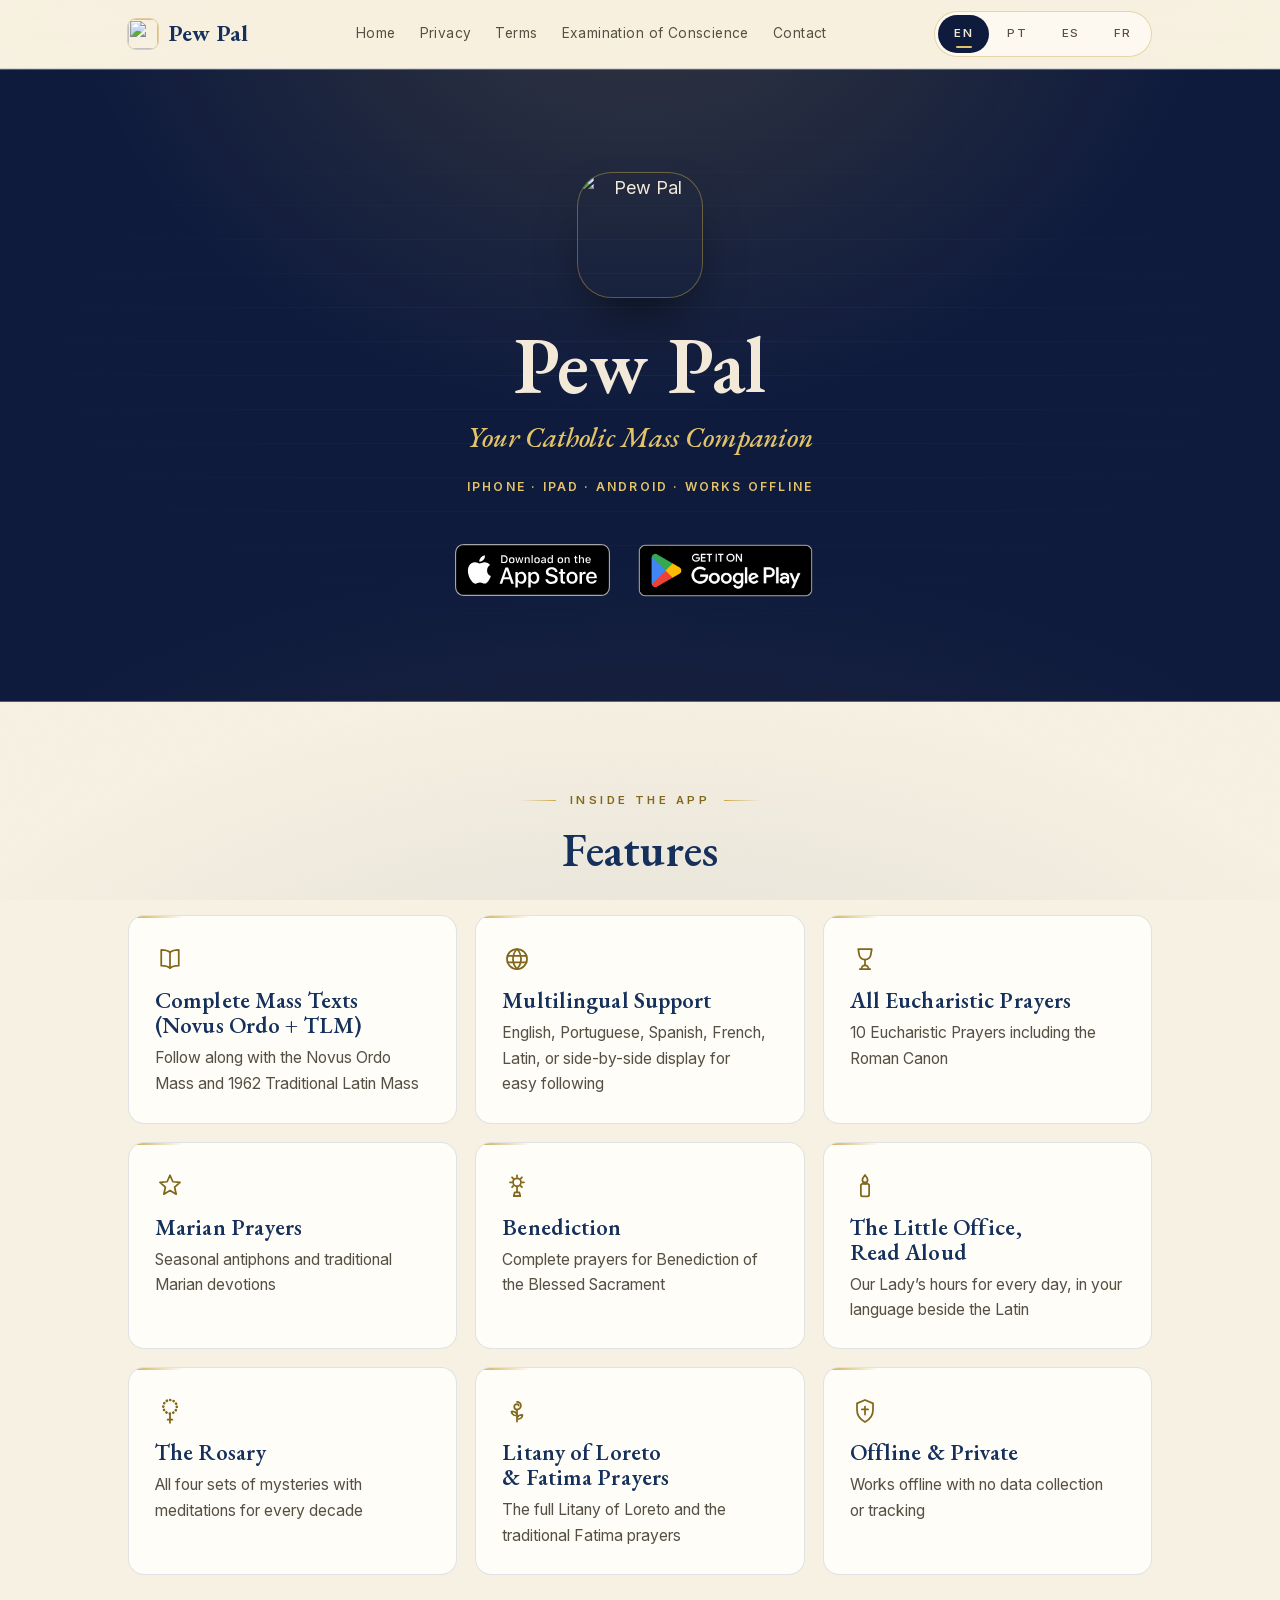
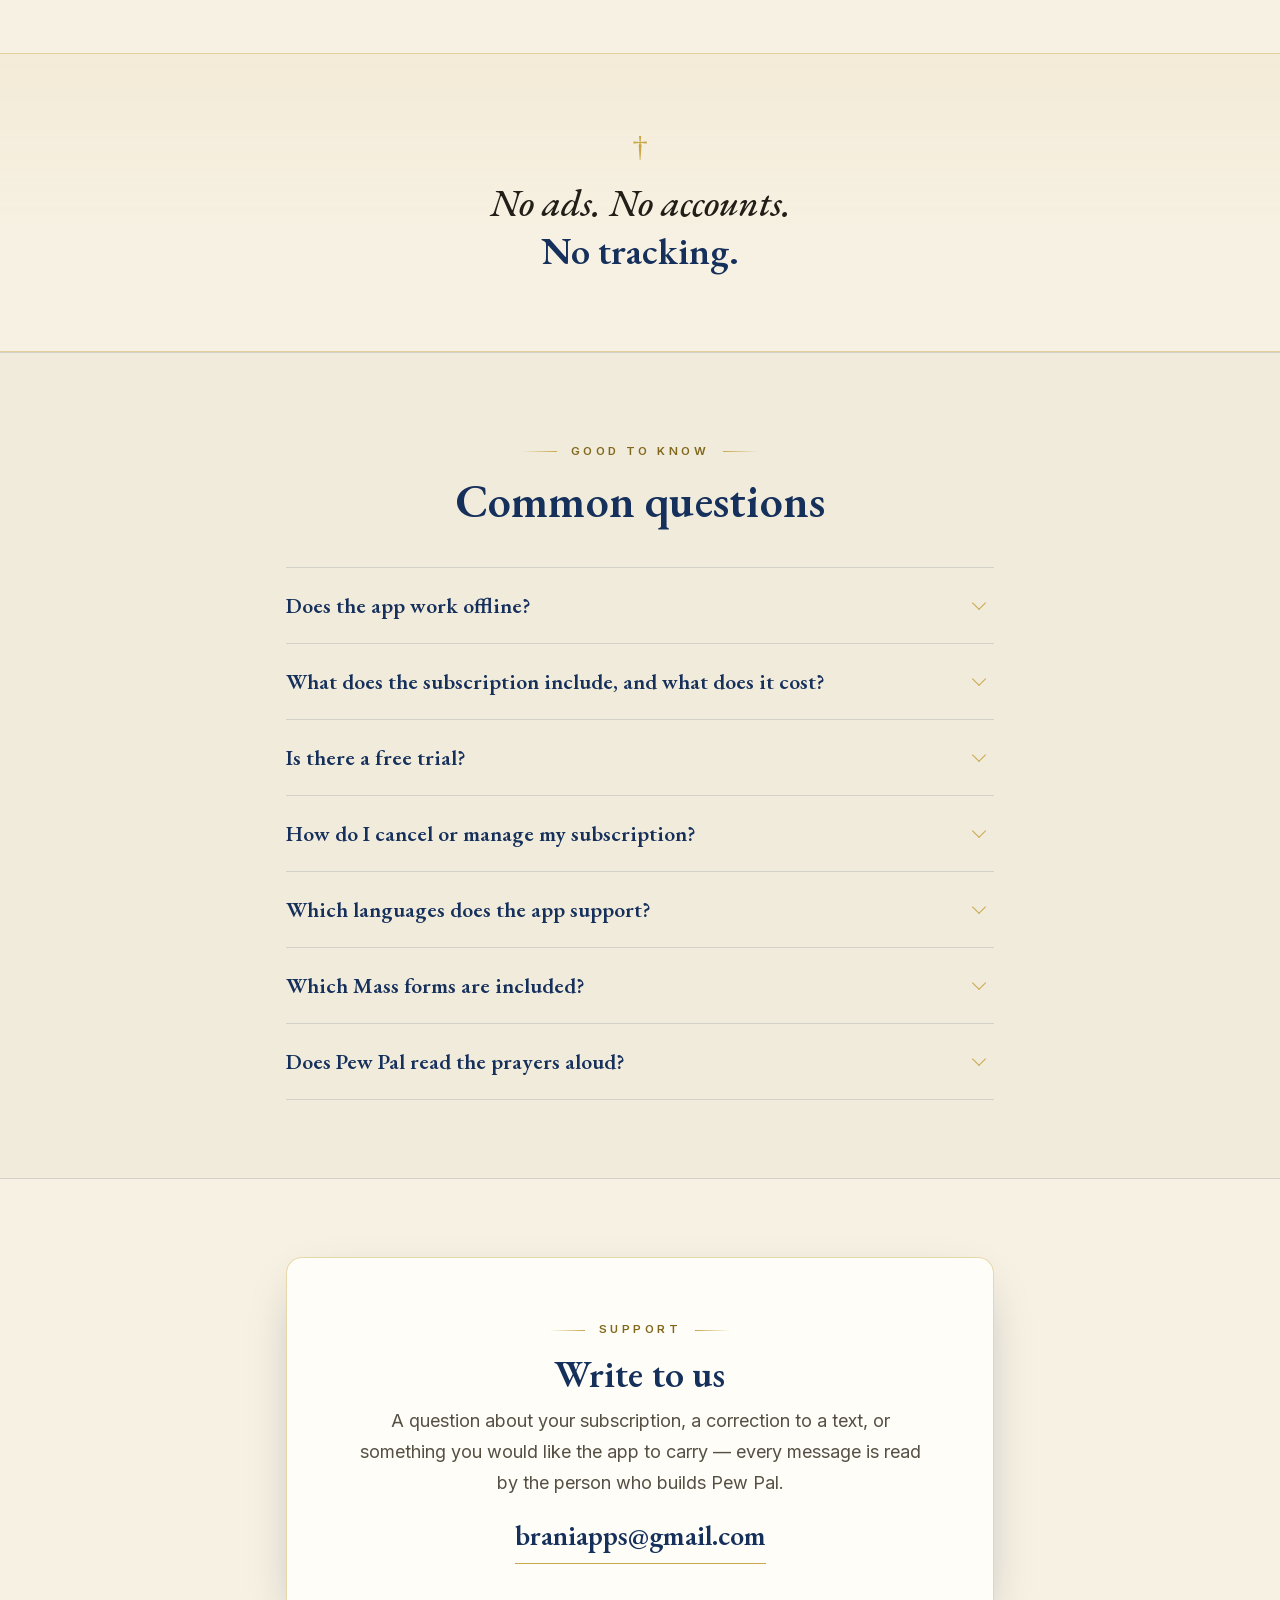
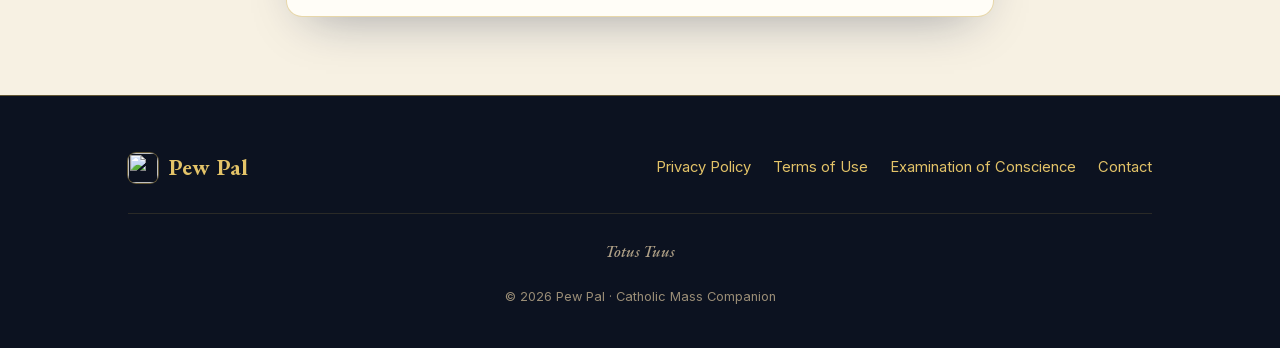
==== commit a9e3beca: "feat: the Little Office of Our Lady, read aloud (Pew Pal 1.9.0) Home page, all four languages: the B" ====
--- a/index.html
+++ b/index.html
@@ -83,8 +83,8 @@
             </article>
             <article class="feature" data-rise>
               <span class="ico" aria-hidden="true"><svg viewBox="0 0 24 24" width="30" height="30" fill="none" stroke="currentColor" stroke-width="1.4" stroke-linecap="round" stroke-linejoin="round" aria-hidden="true" focusable="false"><path d="M12 3.2c1.4 1.7 2.1 2.9 2.1 3.9a2.1 2.1 0 1 1-4.2 0c0-1 .7-2.2 2.1-3.9Z"/><path d="M12 9.1v1.1"/><rect x="8.7" y="10.2" width="6.6" height="10" rx="1.3"/></svg></span>
-              <h3>Breviary</h3>
-              <p>Pray the Liturgy of the Hours with the Little Office of the Blessed Virgin Mary</p>
+              <h3>The Little Office, Read Aloud</h3>
+              <p>Our Lady&rsquo;s hours for every day, in your language beside the Latin</p>
             </article>
             <article class="feature" data-rise>
               <span class="ico" aria-hidden="true"><svg viewBox="0 0 24 24" width="30" height="30" fill="none" stroke="currentColor" stroke-width="1.4" stroke-linecap="round" stroke-linejoin="round" aria-hidden="true" focusable="false"><circle cx="12" cy="8.6" r="5.4" stroke-dasharray="0.1 2.73" stroke-linecap="round" stroke-width="2.1"/><path d="M12 14.6v2.6"/><path d="M12 17.2v4.2M10.1 18.9h3.8"/></svg></span>
@@ -124,7 +124,7 @@
             </details>
             <details>
               <summary>What does the subscription include, and what does it cost?</summary>
-              <p>The Marian prayers and antiphons and the complete Rosary are free. One subscription unlocks the rest of the app: Novus Ordo Mass texts, Traditional Latin Mass (1962) texts, Eucharistic Prayers, and the Devotions (Stations of the Cross, Confession, Benediction and the Breviary). Pew Pal Yearly is $9.99 per year (USD) and Pew Pal Monthly is $1.99 per month (USD). Subscriptions auto-renew unless cancelled. See the <a href="terms.html">Terms of Use</a> for the full subscription terms.</p>
+              <p>The Marian prayers and antiphons and the complete Rosary are free. One subscription unlocks the rest of the app: Novus Ordo Mass texts, Traditional Latin Mass (1962) texts, Eucharistic Prayers, and the Devotions (Stations of the Cross, Confession, Benediction and the Breviary, with the Little Office of Our Lady read aloud). Pew Pal Yearly is $9.99 per year (USD) and Pew Pal Monthly is $1.99 per month (USD). Subscriptions auto-renew unless cancelled. See the <a href="terms.html">Terms of Use</a> for the full subscription terms.</p>
             </details>
             <details>
               <summary>Is there a free trial?</summary>
@@ -141,6 +141,10 @@
             <details>
               <summary>Which Mass forms are included?</summary>
               <p>Both. Pew Pal carries the complete Novus Ordo Mass texts and the Traditional Latin Mass (1962) texts, together with all ten Eucharistic Prayers including the Roman Canon. All liturgical content is provided for personal devotional use and is based on approved liturgical texts of the Catholic Church.</p>
+            </details>
+            <details>
+              <summary>Does Pew Pal read the prayers aloud?</summary>
+              <p>Yes, the Little Office of Our Lady, which you will find at the top of the Devotions tab, under Breviary. Every hour of every day is read aloud, following the liturgical seasons, in the app&rsquo;s language (English, Portuguese, Spanish or French), and the text lights up as it is read. It keeps playing with the screen locked, you can change the speed, and the audio is bundled with the app, so it works offline. The Little Office is part of the subscription; the Mass texts and the other prayers are not read aloud.</p>
             </details>
           </div>
         </div>
@@ -222,8 +226,8 @@
             </article>
             <article class="feature" data-rise>
               <span class="ico" aria-hidden="true"><svg viewBox="0 0 24 24" width="30" height="30" fill="none" stroke="currentColor" stroke-width="1.4" stroke-linecap="round" stroke-linejoin="round" aria-hidden="true" focusable="false"><path d="M12 3.2c1.4 1.7 2.1 2.9 2.1 3.9a2.1 2.1 0 1 1-4.2 0c0-1 .7-2.2 2.1-3.9Z"/><path d="M12 9.1v1.1"/><rect x="8.7" y="10.2" width="6.6" height="10" rx="1.3"/></svg></span>
-              <h3>Breviário</h3>
-              <p>Reze a Liturgia das Horas com o Pequeno Ofício de Nossa Senhora</p>
+              <h3>O Ofício Parvo, lido em voz alta</h3>
+              <p>As horas de Nossa Senhora para cada dia, no seu idioma ao lado do latim</p>
             </article>
             <article class="feature" data-rise>
               <span class="ico" aria-hidden="true"><svg viewBox="0 0 24 24" width="30" height="30" fill="none" stroke="currentColor" stroke-width="1.4" stroke-linecap="round" stroke-linejoin="round" aria-hidden="true" focusable="false"><circle cx="12" cy="8.6" r="5.4" stroke-dasharray="0.1 2.73" stroke-linecap="round" stroke-width="2.1"/><path d="M12 14.6v2.6"/><path d="M12 17.2v4.2M10.1 18.9h3.8"/></svg></span>
@@ -263,7 +267,7 @@
             </details>
             <details>
               <summary>O que a assinatura inclui e quanto custa?</summary>
-              <p>As orações e antífonas marianas e o Rosário completo são gratuitos. Uma assinatura libera o restante do aplicativo: textos da Missa (Novus Ordo), textos da Missa Tridentina (1962), Orações Eucarísticas e as Devoções (Via-Sacra, Confissão, Bênção e Breviário). O Pew Pal Anual custa US$ 9,99 por ano e o Pew Pal Mensal custa US$ 1,99 por mês (ou o valor equivalente em reais exibido na App Store). As assinaturas são renovadas automaticamente, salvo cancelamento. Consulte os <a href="terms.html#portugues">Termos de Uso</a> para os termos completos.</p>
+              <p>As orações e antífonas marianas e o Rosário completo são gratuitos. Uma assinatura libera o restante do aplicativo: textos da Missa (Novus Ordo), textos da Missa Tridentina (1962), Orações Eucarísticas e as Devoções (Via-Sacra, Confissão, Bênção e Breviário, com o Ofício Parvo de Nossa Senhora lido em voz alta). O Pew Pal Anual custa US$ 9,99 por ano e o Pew Pal Mensal custa US$ 1,99 por mês (ou o valor equivalente em reais exibido na App Store). As assinaturas são renovadas automaticamente, salvo cancelamento. Consulte os <a href="terms.html#portugues">Termos de Uso</a> para os termos completos.</p>
             </details>
             <details>
               <summary>Existe teste grátis?</summary>
@@ -280,6 +284,10 @@
             <details>
               <summary>Quais formas da Missa estão incluídas?</summary>
               <p>Ambas. O Pew Pal traz os textos completos da Missa no rito Novus Ordo e os textos da Missa Tridentina (1962), com as dez Orações Eucarísticas, incluindo o Cânon Romano. Todo o conteúdo litúrgico é fornecido para uso devocional pessoal e baseia-se em textos litúrgicos aprovados da Igreja Católica.</p>
+            </details>
+            <details>
+              <summary>O Pew Pal lê as orações em voz alta?</summary>
+              <p>Sim, o Ofício Parvo de Nossa Senhora, que você encontra no topo da aba Devoções, em Breviário. Todas as horas de cada dia são lidas em voz alta, seguindo os tempos litúrgicos, no idioma do aplicativo (português, inglês, espanhol ou francês), e o texto é destacado à medida que é lido. O áudio continua tocando com a tela bloqueada, você pode ajustar a velocidade e, como ele vem junto com o aplicativo, funciona offline. O Ofício Parvo faz parte da assinatura; os textos da Missa e as demais orações não são lidos em voz alta.</p>
             </details>
           </div>
         </div>
@@ -361,8 +369,8 @@
             </article>
             <article class="feature" data-rise>
               <span class="ico" aria-hidden="true"><svg viewBox="0 0 24 24" width="30" height="30" fill="none" stroke="currentColor" stroke-width="1.4" stroke-linecap="round" stroke-linejoin="round" aria-hidden="true" focusable="false"><path d="M12 3.2c1.4 1.7 2.1 2.9 2.1 3.9a2.1 2.1 0 1 1-4.2 0c0-1 .7-2.2 2.1-3.9Z"/><path d="M12 9.1v1.1"/><rect x="8.7" y="10.2" width="6.6" height="10" rx="1.3"/></svg></span>
-              <h3>Breviario</h3>
-              <p>Reza la Liturgia de las Horas con el Pequeño Oficio de Nuestra Señora</p>
+              <h3>El Oficio Parvo, leído en voz alta</h3>
+              <p>Las horas de Nuestra Señora para cada día, en tu idioma junto al latín</p>
             </article>
             <article class="feature" data-rise>
               <span class="ico" aria-hidden="true"><svg viewBox="0 0 24 24" width="30" height="30" fill="none" stroke="currentColor" stroke-width="1.4" stroke-linecap="round" stroke-linejoin="round" aria-hidden="true" focusable="false"><circle cx="12" cy="8.6" r="5.4" stroke-dasharray="0.1 2.73" stroke-linecap="round" stroke-width="2.1"/><path d="M12 14.6v2.6"/><path d="M12 17.2v4.2M10.1 18.9h3.8"/></svg></span>
@@ -402,7 +410,7 @@
             </details>
             <details>
               <summary>¿Qué incluye la suscripción y cuánto cuesta?</summary>
-              <p>Las oraciones y antífonas marianas y el Rosario completo son gratuitos. Una suscripción desbloquea el resto de la aplicación: textos de la Misa (Novus Ordo), textos de la Misa tradicional en latín (1962), plegarias eucarísticas y las Devociones (Vía Crucis, Confesión, Bendición y Breviario). Pew Pal Anual cuesta US$ 9.99 al año y Pew Pal Mensual cuesta US$ 1.99 al mes (o el importe equivalente en la moneda local que se muestre en la App Store). Las suscripciones se renuevan automáticamente, salvo cancelación. Consulte los <a href="terms.html#espanol">Términos de Uso</a> para conocer los términos completos.</p>
+              <p>Las oraciones y antífonas marianas y el Rosario completo son gratuitos. Una suscripción desbloquea el resto de la aplicación: textos de la Misa (Novus Ordo), textos de la Misa tradicional en latín (1962), plegarias eucarísticas y las Devociones (Vía Crucis, Confesión, Bendición y Breviario, con el Oficio Parvo de Nuestra Señora leído en voz alta). Pew Pal Anual cuesta US$ 9.99 al año y Pew Pal Mensual cuesta US$ 1.99 al mes (o el importe equivalente en la moneda local que se muestre en la App Store). Las suscripciones se renuevan automáticamente, salvo cancelación. Consulte los <a href="terms.html#espanol">Términos de Uso</a> para conocer los términos completos.</p>
             </details>
             <details>
               <summary>¿Hay una prueba gratuita?</summary>
@@ -419,6 +427,10 @@
             <details>
               <summary>¿Qué formas de la Misa se incluyen?</summary>
               <p>Ambas. Pew Pal incluye los textos completos de la Misa en el rito Novus Ordo y los textos de la Misa tradicional en latín (1962), junto con las diez plegarias eucarísticas, incluido el Canon Romano. Todo el contenido litúrgico se ofrece para uso devocional personal y se basa en textos litúrgicos aprobados de la Iglesia católica.</p>
+            </details>
+            <details>
+              <summary>¿Pew Pal lee las oraciones en voz alta?</summary>
+              <p>Sí, el Oficio Parvo de Nuestra Señora, que encontrará en la parte superior de la pestaña Devociones, en Breviario. Todas las horas de cada día se leen en voz alta, según los tiempos litúrgicos, en el idioma de la aplicación (español, inglés, portugués o francés), y el texto se resalta a medida que se lee. El audio sigue sonando con la pantalla bloqueada, puede cambiar la velocidad y, como viene incluido en la aplicación, funciona sin conexión. El Oficio Parvo forma parte de la suscripción; los textos de la Misa y las demás oraciones no se leen en voz alta.</p>
             </details>
           </div>
         </div>
@@ -500,8 +512,8 @@
             </article>
             <article class="feature" data-rise>
               <span class="ico" aria-hidden="true"><svg viewBox="0 0 24 24" width="30" height="30" fill="none" stroke="currentColor" stroke-width="1.4" stroke-linecap="round" stroke-linejoin="round" aria-hidden="true" focusable="false"><path d="M12 3.2c1.4 1.7 2.1 2.9 2.1 3.9a2.1 2.1 0 1 1-4.2 0c0-1 .7-2.2 2.1-3.9Z"/><path d="M12 9.1v1.1"/><rect x="8.7" y="10.2" width="6.6" height="10" rx="1.3"/></svg></span>
-              <h3>Bréviaire</h3>
-              <p>Priez la Liturgie des Heures avec le Petit Office de la Sainte Vierge</p>
+              <h3>Le Petit Office, lu à voix haute</h3>
+              <p>Les heures de Notre-Dame pour chaque jour, dans votre langue en regard du latin</p>
             </article>
             <article class="feature" data-rise>
               <span class="ico" aria-hidden="true"><svg viewBox="0 0 24 24" width="30" height="30" fill="none" stroke="currentColor" stroke-width="1.4" stroke-linecap="round" stroke-linejoin="round" aria-hidden="true" focusable="false"><circle cx="12" cy="8.6" r="5.4" stroke-dasharray="0.1 2.73" stroke-linecap="round" stroke-width="2.1"/><path d="M12 14.6v2.6"/><path d="M12 17.2v4.2M10.1 18.9h3.8"/></svg></span>
@@ -541,7 +553,7 @@
             </details>
             <details>
               <summary>Que comprend l’abonnement, et combien coûte-t-il&nbsp;?</summary>
-              <p>Les prières et antiennes mariales et le rosaire complet sont gratuits. Un abonnement débloque le reste de l’application&nbsp;: les textes de la messe (Novus Ordo), les textes de la messe traditionnelle en latin (1962), les prières eucharistiques et les Dévotions (chemin de croix, confession, Salut du Saint-Sacrement et bréviaire). Pew Pal Annuel coûte 9,99&nbsp;$ US par an et Pew Pal Mensuel 1,99&nbsp;$ US par mois (ou le montant équivalent dans votre devise locale, tel qu’affiché dans votre boutique d’applications). Les abonnements se renouvellent automatiquement, sauf résiliation. Consultez les <a href="terms.html#francais">Conditions d’utilisation</a> pour l’ensemble des conditions d’abonnement.</p>
+              <p>Les prières et antiennes mariales et le rosaire complet sont gratuits. Un abonnement débloque le reste de l’application&nbsp;: les textes de la messe (Novus Ordo), les textes de la messe traditionnelle en latin (1962), les prières eucharistiques et les Dévotions (chemin de croix, confession, Salut du Saint-Sacrement et bréviaire, avec le Petit Office de Notre-Dame lu à voix haute). Pew Pal Annuel coûte 9,99&nbsp;$ US par an et Pew Pal Mensuel 1,99&nbsp;$ US par mois (ou le montant équivalent dans votre devise locale, tel qu’affiché dans votre boutique d’applications). Les abonnements se renouvellent automatiquement, sauf résiliation. Consultez les <a href="terms.html#francais">Conditions d’utilisation</a> pour l’ensemble des conditions d’abonnement.</p>
             </details>
             <details>
               <summary>Existe-t-il un essai gratuit&nbsp;?</summary>
@@ -558,6 +570,10 @@
             <details>
               <summary>Quelles formes de la messe sont incluses&nbsp;?</summary>
               <p>Les deux. Pew Pal propose les textes complets de la messe selon le Novus Ordo et les textes de la messe traditionnelle en latin (1962), ainsi que les dix prières eucharistiques, dont le Canon romain. Tout le contenu liturgique est fourni pour un usage dévotionnel personnel et repose sur des textes liturgiques approuvés de l’Église catholique.</p>
+            </details>
+            <details>
+              <summary>Pew Pal lit-il les prières à voix haute&nbsp;?</summary>
+              <p>Oui, le Petit Office de Notre-Dame, que vous trouverez en tête de l’onglet Dévotions, sous Bréviaire. Toutes les heures de chaque jour sont lues à voix haute, au fil des temps liturgiques, dans la langue de l’application (français, anglais, portugais ou espagnol), et le texte est surligné à mesure qu’il est lu. La lecture continue écran verrouillé, vous pouvez en régler la vitesse et, comme l’audio est intégré à l’application, elle fonctionne hors ligne. Le Petit Office fait partie de l’abonnement&nbsp;; les textes de la messe et les autres prières ne sont pas lus à voix haute.</p>
             </details>
           </div>
         </div>
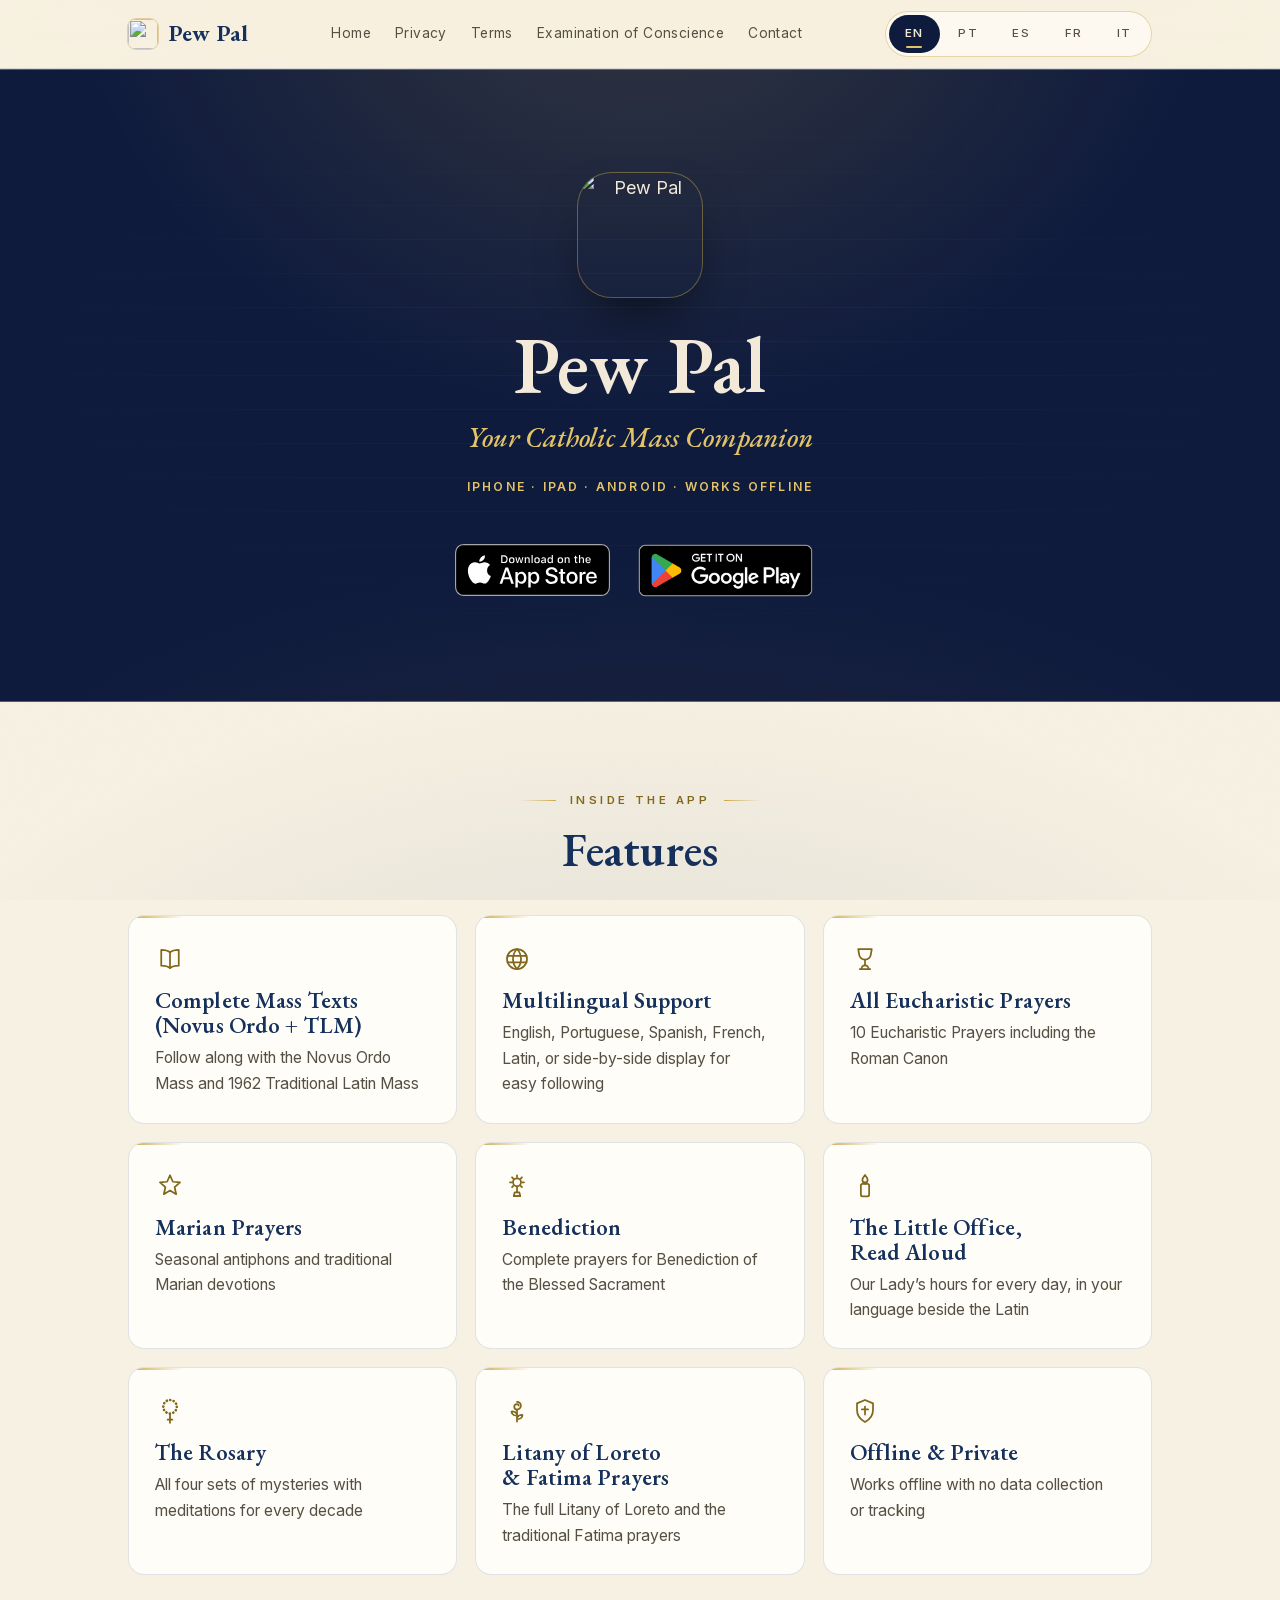
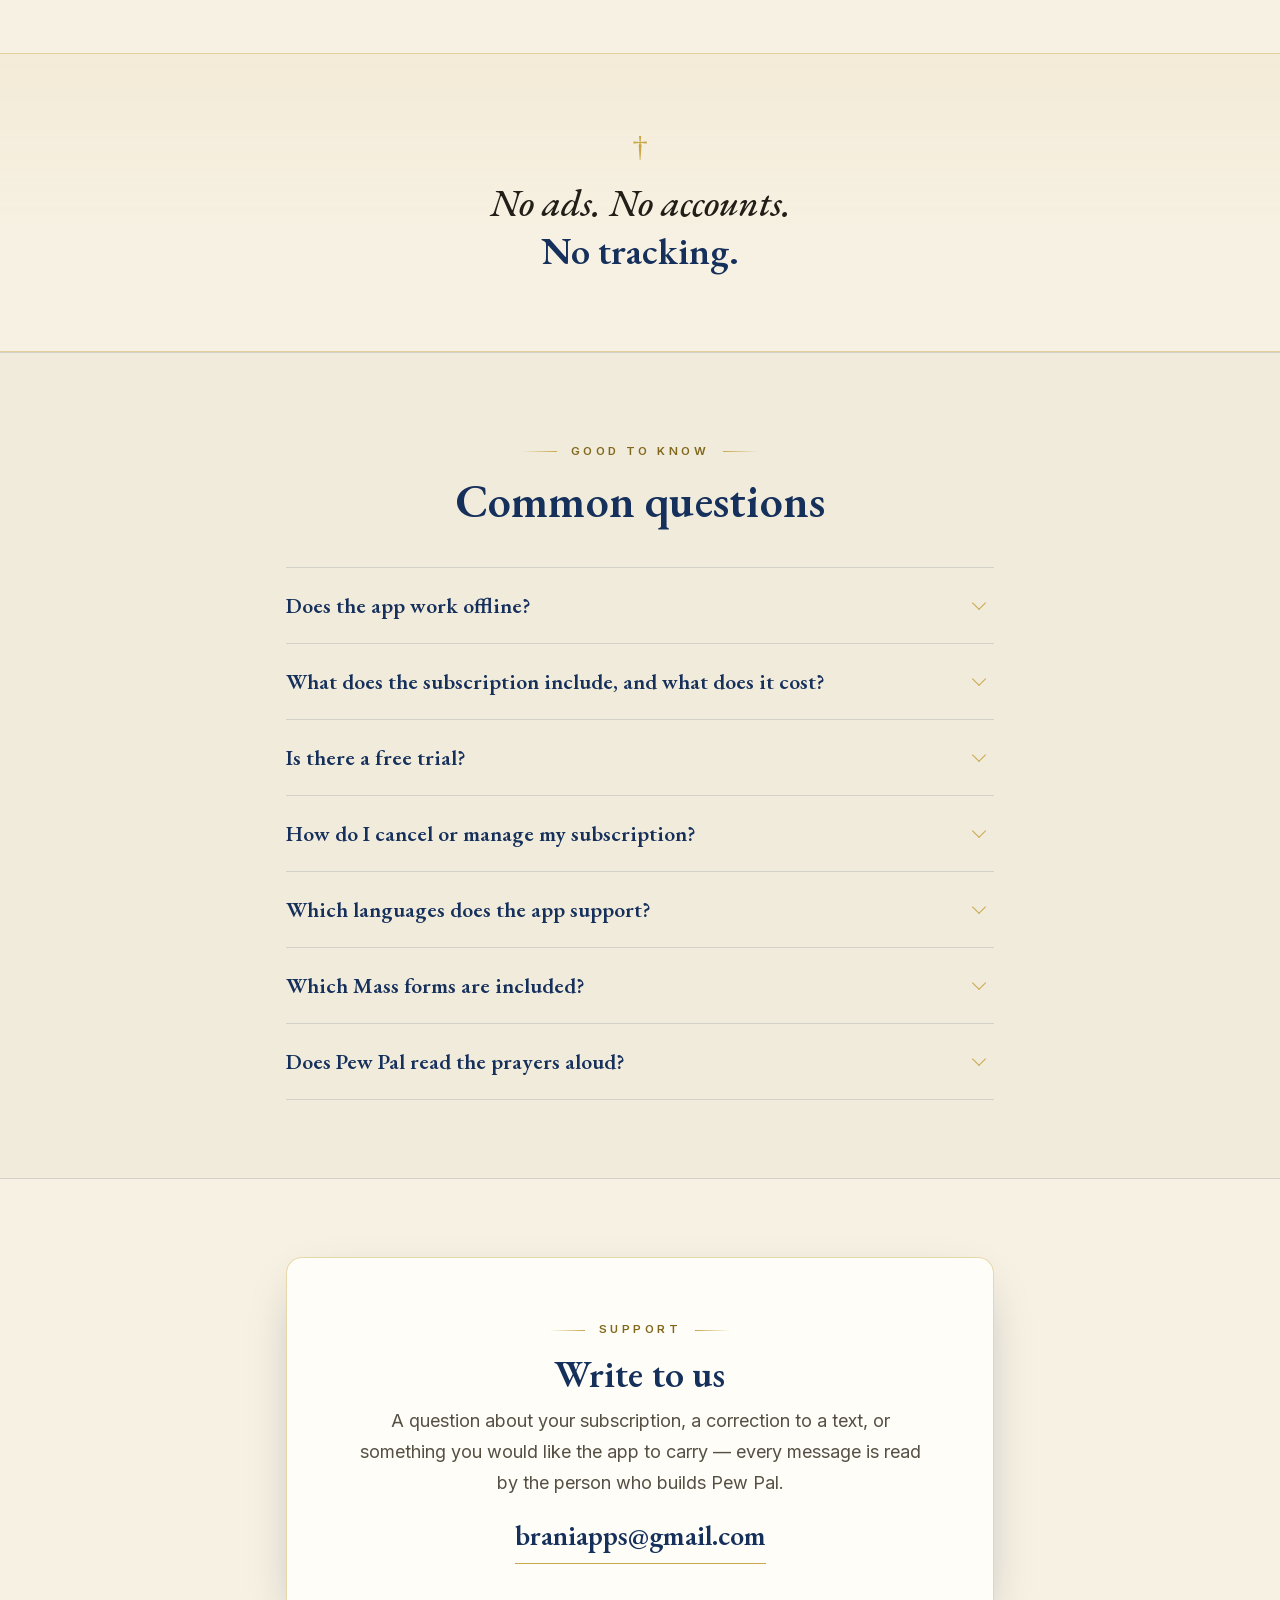
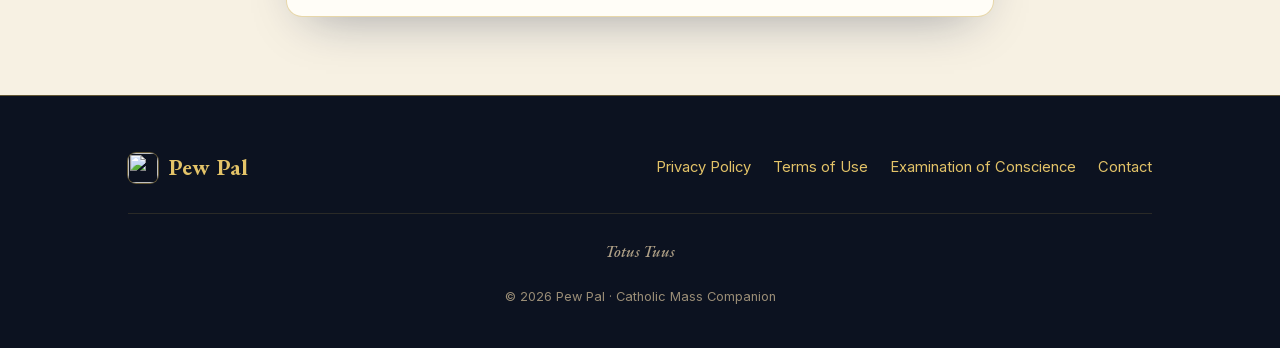
==== commit 1665c00f: "feat(index): Italian home page section IT tab and data-i18n-it labels in the nav, and a <section dat" ====
--- a/index.html
+++ b/index.html
@@ -10,7 +10,7 @@
   <script src="site.js" defer></script>
 </head>
 <body>
-  <a class="skip-link" href="#top" data-i18n-en="Skip to content" data-i18n-pt="Ir para o conteúdo" data-i18n-es="Ir al contenido" data-i18n-fr="Aller au contenu">Skip to content</a>
+  <a class="skip-link" href="#top" data-i18n-en="Skip to content" data-i18n-pt="Ir para o conteúdo" data-i18n-es="Ir al contenido" data-i18n-fr="Aller au contenu" data-i18n-it="Vai al contenuto">Skip to content</a>
   <nav class="nav">
     <div class="wrap">
       <a class="brand" href="index.html">
@@ -18,11 +18,11 @@
         Pew Pal
       </a>
       <div class="nav-links">
-        <a href="index.html" data-i18n-en="Home" data-i18n-pt="Início" data-i18n-es="Inicio" data-i18n-fr="Accueil">Home</a>
-        <a href="privacy.html" data-i18n-en="Privacy" data-i18n-pt="Privacidade" data-i18n-es="Privacidad" data-i18n-fr="Confidentialité">Privacy</a>
-        <a href="terms.html" data-i18n-en="Terms" data-i18n-pt="Termos" data-i18n-es="Términos" data-i18n-fr="Conditions">Terms</a>
-        <a href="examen.html" data-i18n-en="Examination of Conscience" data-i18n-pt="Exame de Consciência" data-i18n-es="Examen de Conciencia" data-i18n-fr="Examen de conscience">Examination of Conscience</a>
-        <a href="mailto:braniapps@gmail.com" data-i18n-en="Contact" data-i18n-pt="Contato" data-i18n-es="Contacto" data-i18n-fr="Contact">Contact</a>
+        <a href="index.html" data-i18n-en="Home" data-i18n-pt="Início" data-i18n-es="Inicio" data-i18n-fr="Accueil" data-i18n-it="Home">Home</a>
+        <a href="privacy.html" data-i18n-en="Privacy" data-i18n-pt="Privacidade" data-i18n-es="Privacidad" data-i18n-fr="Confidentialité" data-i18n-it="Privacy">Privacy</a>
+        <a href="terms.html" data-i18n-en="Terms" data-i18n-pt="Termos" data-i18n-es="Términos" data-i18n-fr="Conditions" data-i18n-it="Condizioni">Terms</a>
+        <a href="examen.html" data-i18n-en="Examination of Conscience" data-i18n-pt="Exame de Consciência" data-i18n-es="Examen de Conciencia" data-i18n-fr="Examen de conscience" data-i18n-it="Esame di coscienza">Examination of Conscience</a>
+        <a href="mailto:braniapps@gmail.com" data-i18n-en="Contact" data-i18n-pt="Contato" data-i18n-es="Contacto" data-i18n-fr="Contact" data-i18n-it="Contatti">Contact</a>
       </div>
       <div class="nav-right">
         <div class="langtabs" role="tablist" aria-label="Language">
@@ -30,6 +30,7 @@
           <button role="tab" class="langtab" data-lang-target="pt" aria-label="Português">PT</button>
           <button role="tab" class="langtab" data-lang-target="es" aria-label="Español">ES</button>
           <button role="tab" class="langtab" data-lang-target="fr" aria-label="Français">FR</button>
+          <button role="tab" class="langtab" data-lang-target="it" aria-label="Italiano">IT</button>
         </div>
       </div>
     </div>
@@ -607,6 +608,149 @@
         </div>
       </footer>
     </section>
+    <section data-lang="it" id="italiano" lang="it">
+      <header class="hero-midnight">
+        <div class="wrap">
+          <img src="app-icon.png" alt="Pew Pal" class="hero-icon" data-rise>
+          <h1 data-rise>Pew Pal</h1>
+          <p class="hero-tagline" data-rise>Il tuo compagno per la Santa Messa</p>
+          <p class="hero-meta" data-rise>iPhone &middot; iPad &middot; Android &middot; Funziona offline</p>
+          <div class="badges" data-rise>
+            <a href="https://apps.apple.com/app/apple-store/id6757607612?pt=121837520&amp;ct=support-site&amp;mt=8"><img class="as" src="badges/app-store-it-it.svg" alt="Scarica su App Store"></a>
+            <a href="https://play.google.com/store/apps/details?id=com.pewpal.app&amp;referrer=utm_source%3Dsupport-site"><img class="gp" src="badges/google-play-it.png" alt="Disponibile su Google Play"></a>
+          </div>
+        </div>
+      </header>
+
+      <div class="block">
+        <div class="wrap">
+          <div class="section-head center">
+            <p class="kicker center">Nell’app</p>
+            <h2>Funzionalità</h2>
+          </div>
+          <div class="grid">
+            <article class="feature" data-rise>
+              <span class="ico" aria-hidden="true"><svg viewBox="0 0 24 24" width="30" height="30" fill="none" stroke="currentColor" stroke-width="1.4" stroke-linecap="round" stroke-linejoin="round" aria-hidden="true" focusable="false"><path d="M12 6.6C10.4 5.3 8.2 4.7 5 4.7v12.6c3.2 0 5.4.6 7 1.9 1.6-1.3 3.8-1.9 7-1.9V4.7c-3.2 0-5.4.6-7 1.9Z"/><path d="M12 6.6v12.6"/></svg></span>
+              <h3>Testi completi della Messa (Novus Ordo + Messa tridentina)</h3>
+              <p>Per seguire la Messa secondo il Novus Ordo e la Messa tridentina del 1962</p>
+            </article>
+            <article class="feature" data-rise>
+              <span class="ico" aria-hidden="true"><svg viewBox="0 0 24 24" width="30" height="30" fill="none" stroke="currentColor" stroke-width="1.4" stroke-linecap="round" stroke-linejoin="round" aria-hidden="true" focusable="false"><circle cx="12" cy="12" r="8"/><path d="M4.4 9.4h15.2M4.4 14.6h15.2"/><path d="M12 4c2.1 2.2 3.2 5 3.2 8s-1.1 5.8-3.2 8c-2.1-2.2-3.2-5-3.2-8S9.9 6.2 12 4Z"/></svg></span>
+              <h3>Supporto multilingue</h3>
+              <p>Italiano, inglese, portoghese, spagnolo, francese, latino o visualizzazione a fronte per seguire con facilità</p>
+            </article>
+            <article class="feature" data-rise>
+              <span class="ico" aria-hidden="true"><svg viewBox="0 0 24 24" width="30" height="30" fill="none" stroke="currentColor" stroke-width="1.4" stroke-linecap="round" stroke-linejoin="round" aria-hidden="true" focusable="false"><path d="M6.6 4h10.8l-.7 4.3A5 5 0 0 1 12 12.5a5 5 0 0 1-4.7-4.2L6.6 4Z"/><path d="M12 12.5V17"/><path d="M9.2 20c0-1.6 1.2-3 2.8-3s2.8 1.4 2.8 3"/><path d="M7.8 20h8.4"/></svg></span>
+              <h3>Tutte le preghiere eucaristiche</h3>
+              <p>10 preghiere eucaristiche, tra cui il Canone romano</p>
+            </article>
+            <article class="feature" data-rise>
+              <span class="ico" aria-hidden="true"><svg viewBox="0 0 24 24" width="30" height="30" fill="none" stroke="currentColor" stroke-width="1.4" stroke-linecap="round" stroke-linejoin="round" aria-hidden="true" focusable="false"><path d="M12 3.4 14.3 8.6l5.7.55-4.3 3.8 1.25 5.6L12 15.6l-4.95 2.95 1.25-5.6-4.3-3.8 5.7-.55L12 3.4Z"/></svg></span>
+              <h3>Preghiere mariane</h3>
+              <p>Antifone del tempo liturgico e devozioni mariane tradizionali</p>
+            </article>
+            <article class="feature" data-rise>
+              <span class="ico" aria-hidden="true"><svg viewBox="0 0 24 24" width="30" height="30" fill="none" stroke="currentColor" stroke-width="1.4" stroke-linecap="round" stroke-linejoin="round" aria-hidden="true" focusable="false"><circle cx="12" cy="9" r="3.2"/><path d="M12 4.8V3.4M7.8 9H6.4M16.2 9h1.4M14.97 6.03l.99-.99M9.03 6.03l-.99-.99M14.97 11.97l.99.99M9.03 11.97l-.99.99"/><path d="M12 12.2V17"/><path d="M9.4 20h5.2"/><path d="M10.2 17h3.6l.8 3h-5.2l.8-3Z"/></svg></span>
+              <h3>Benedizione eucaristica</h3>
+              <p>Le preghiere complete della Benedizione con il Santissimo Sacramento</p>
+            </article>
+            <article class="feature" data-rise>
+              <span class="ico" aria-hidden="true"><svg viewBox="0 0 24 24" width="30" height="30" fill="none" stroke="currentColor" stroke-width="1.4" stroke-linecap="round" stroke-linejoin="round" aria-hidden="true" focusable="false"><path d="M12 3.2c1.4 1.7 2.1 2.9 2.1 3.9a2.1 2.1 0 1 1-4.2 0c0-1 .7-2.2 2.1-3.9Z"/><path d="M12 9.1v1.1"/><rect x="8.7" y="10.2" width="6.6" height="10" rx="1.3"/></svg></span>
+              <h3>L’Ufficio Parvo, letto ad alta voce</h3>
+              <p>Le ore della Madonna per ogni giorno, nella propria lingua accanto al latino</p>
+            </article>
+            <article class="feature" data-rise>
+              <span class="ico" aria-hidden="true"><svg viewBox="0 0 24 24" width="30" height="30" fill="none" stroke="currentColor" stroke-width="1.4" stroke-linecap="round" stroke-linejoin="round" aria-hidden="true" focusable="false"><circle cx="12" cy="8.6" r="5.4" stroke-dasharray="0.1 2.73" stroke-linecap="round" stroke-width="2.1"/><path d="M12 14.6v2.6"/><path d="M12 17.2v4.2M10.1 18.9h3.8"/></svg></span>
+              <h3>Il Rosario</h3>
+              <p>Tutte e quattro le serie di misteri, con una meditazione per ogni decina</p>
+            </article>
+            <article class="feature" data-rise>
+              <span class="ico" aria-hidden="true"><svg viewBox="0 0 24 24" width="30" height="30" fill="none" stroke="currentColor" stroke-width="1.4" stroke-linecap="round" stroke-linejoin="round" aria-hidden="true" focusable="false"><path d="M12 4.6a3.1 3.1 0 0 1 0 6.2 2.2 2.2 0 0 1 0-4.4c.7 0 1.3.5 1.3 1.2"/><path d="M12 10.8V20.4"/><path d="M12 14.4c-1.1-1.6-2.7-2.2-4.4-2 .2 1.8 1.5 3 3.2 3.2"/><path d="M12 17.2c1.1-1.6 2.7-2.2 4.4-2-.2 1.8-1.5 3-3.2 3.2"/></svg></span>
+              <h3>Litanie lauretane e preghiere di Fatima</h3>
+              <p>Le litanie lauretane complete e le tradizionali preghiere di Fatima</p>
+            </article>
+            <article class="feature" data-rise>
+              <span class="ico" aria-hidden="true"><svg viewBox="0 0 24 24" width="30" height="30" fill="none" stroke="currentColor" stroke-width="1.4" stroke-linecap="round" stroke-linejoin="round" aria-hidden="true" focusable="false"><path d="M12 3.2 5.6 5.9v5.3c0 4 2.6 7.6 6.4 9.6 3.8-2 6.4-5.6 6.4-9.6V5.9L12 3.2Z"/><path d="M12 8.4v6.4M9.5 10.7h5"/></svg></span>
+              <h3>Offline e privato</h3>
+              <p>Funziona offline, senza raccolta di dati né tracciamento</p>
+            </article>
+          </div>
+        </div>
+      </div>
+
+      <div class="vow">
+        <div class="wrap">
+          <p>Niente pubblicità. Niente account. <span class="em">Niente tracciamento.</span></p>
+        </div>
+      </div>
+
+      <div class="block alt">
+        <div class="wrap narrow">
+          <div class="section-head center">
+            <p class="kicker center">Buono a sapersi</p>
+            <h2>Domande frequenti</h2>
+          </div>
+          <div class="faq">
+            <details>
+              <summary>L’app funziona offline?</summary>
+              <p>Sì. Pew Pal funziona offline, senza raccolta di dati né tracciamento. Tutti i testi liturgici sono inclusi nell’app: durante la Messa non occorre scaricare nulla e non serve alcuna connessione. Non integriamo alcun servizio di terze parti per analisi, pubblicità o tracciamento, e le Sue preferenze sono salvate localmente sul Suo dispositivo, senza mai lasciarlo.</p>
+            </details>
+            <details>
+              <summary>Che cosa comprende l’abbonamento e quanto costa?</summary>
+              <p>Le preghiere e le antifone mariane e il Rosario completo sono gratuiti. Un abbonamento sblocca il resto dell’app: i testi della Messa (Novus Ordo), i testi della Messa tridentina (1962), le preghiere eucaristiche e le Devozioni (Via Crucis, Confessione, Benedizione eucaristica e Breviario, con l’Ufficio Parvo della Madonna letto ad alta voce). Pew Pal Annuale costa 9,99&nbsp;USD all’anno e Pew Pal Mensile 1,99&nbsp;USD al mese (o l’importo equivalente nella valuta locale, come indicato nell’App Store o su Google Play). Gli abbonamenti si rinnovano automaticamente, salvo annullamento. Per tutte le condizioni dell’abbonamento, consulti le <a href="terms.html#italiano">Condizioni d’uso</a>.</p>
+            </details>
+            <details>
+              <summary>C’è una prova gratuita?</summary>
+              <p>Sì. I nuovi abbonati possono usufruire di una prova gratuita &mdash; 2&nbsp;settimane per entrambi i piani. Se non annulla prima della fine della prova, l’abbonamento si convertirà automaticamente in un abbonamento a pagamento e Le verrà addebitato il prezzo dell’abbonamento.</p>
+            </details>
+            <details>
+              <summary>Come posso annullare o gestire il mio abbonamento?</summary>
+              <p>Dallo store in cui lo ha acquistato, in qualsiasi momento. Su iPhone o iPad, apra l’app Impostazioni, tocchi il Suo nome, poi &laquo;Abbonamenti&raquo;, trovi Pew Pal e tocchi &laquo;Annulla abbonamento&raquo;. Su Android, apra l’app Google Play, tocchi l’immagine del profilo, poi &laquo;Pagamenti e abbonamenti&raquo; e &laquo;Abbonamenti&raquo;, e trovi Pew Pal. L’annullamento ha effetto alla fine del periodo di fatturazione in corso, e fino ad allora l’accesso resta attivo. I rimborsi sono gestiti dallo store in cui ha effettuato l’acquisto &mdash; consulti le <a href="terms.html#italiano">Condizioni d’uso</a>.</p>
+            </details>
+            <details>
+              <summary>Quali lingue supporta l’app?</summary>
+              <p>L’italiano, l’inglese, il portoghese, lo spagnolo e il francese, oltre al latino della Messa. Può leggere una sola lingua, leggere soltanto il latino oppure usare la visualizzazione a fronte per seguire entrambi i testi insieme &mdash; e cambiare in qualsiasi momento dalla schermata Impostazioni dell’app.</p>
+            </details>
+            <details>
+              <summary>Quali forme della Messa sono incluse?</summary>
+              <p>Entrambe. Pew Pal contiene i testi completi della Messa secondo il Novus Ordo e i testi della Messa tridentina (1962), insieme a tutte e dieci le preghiere eucaristiche, tra cui il Canone romano. Tutti i contenuti liturgici sono forniti per l’uso devozionale personale e si basano su testi liturgici approvati della Chiesa cattolica.</p>
+            </details>
+            <details>
+              <summary>Pew Pal legge le preghiere ad alta voce?</summary>
+              <p>Sì, l’Ufficio Parvo della Madonna, che trova in cima alla scheda Devozioni, alla voce Breviario. Ogni ora di ogni giorno viene letta ad alta voce, secondo i tempi liturgici, nella lingua dell’app (italiano, inglese, portoghese, spagnolo o francese), e il testo viene evidenziato man mano che viene letto. La lettura prosegue anche a schermo bloccato, la velocità è regolabile e, poiché l’audio è incluso nell’app, funziona offline. L’Ufficio Parvo fa parte dell’abbonamento; i testi della Messa e le altre preghiere non vengono letti ad alta voce.</p>
+            </details>
+          </div>
+        </div>
+      </div>
+
+      <div class="block">
+        <div class="wrap narrow">
+          <div class="contact-card">
+            <p class="kicker center">Assistenza</p>
+            <h2>Ci scriva</h2>
+            <p>Una domanda sull’abbonamento, una correzione a un testo o qualcosa che vorrebbe trovare nell’app &mdash; ogni messaggio viene letto dalla persona che sviluppa Pew Pal.</p>
+            <a class="mail" href="mailto:braniapps@gmail.com">braniapps@gmail.com</a>
+          </div>
+        </div>
+      </div>
+
+      <footer class="foot">
+        <div class="wrap">
+          <a class="brand" href="index.html">
+            <img src="app-icon.png" alt="" class="brand-mark">
+            Pew Pal
+          </a>
+          <div class="foot-links">
+            <a href="privacy.html#italiano">Informativa sulla privacy</a>
+            <a href="terms.html#italiano">Condizioni d’uso</a>
+            <a href="examen.html#italiano">Esame di coscienza</a>
+            <a href="mailto:braniapps@gmail.com">Contatti</a>
+          </div>
+          <p class="note"><em>Totus Tuus</em></p>
+          <p class="cr">&copy; 2026 Pew Pal &middot; Compagno per la Messa cattolica</p>
+        </div>
+      </footer>
+    </section>
   </main>
 </body>
 </html>
--- a/styles.css
+++ b/styles.css
@@ -443,15 +443,25 @@
   background: var(--gold-soft);
 }
 
-/* Four tabs (EN/PT/ES/FR) at the default 16px side padding are 214px wide,
-   which no longer fits beside the brand on a 360–390px phone (the budget there
-   is 167–197px), so the tablist dropped to its own row and the sticky nav grew
-   from 145px to 193px. Trimming the side padding to 9px brings the tablist to
-   158px — so it keeps the brand's row at 360–460px, as the three-tab version
-   did — while each tab stays ~36×39px, above the 24×24px WCAG 2.5.8 minimum.
-   At 320px the tablist wraps, exactly as the three-tab version already did. */
+/* Five tabs (EN/PT/ES/FR/IT) at the default 16px side padding are 262px wide.
+   Two places then lose the row they had with four tabs (measured 2026-10-27):
+   - 900–945px: the desktop nav (brand + links + tabs) fitted on one 69px row
+     from ~895px with four tabs (214px) but only from ~945px with five, so the
+     nav doubled to 105px there. 11px side padding up to 960px brings the
+     tablist back to 212px, and the one-row nav back to ~895px.
+   - 360–460px: the tablist must fit beside the brand (the budget there is
+     167–197px). 9px side padding, the four-tab value, gives 192px, which
+     dropped it to its own row at 360–375px and grew the sticky nav from 145px
+     to 193px. 6px gives 162px, so it keeps the brand's row at 360–460px, while
+     the narrowest tab ("IT") stays 26×39px, above the 24×24px WCAG 2.5.8
+     minimum. At 320px the tablist takes its own row, as it always has.
+   Nav heights now match the four-tab version at every width from 320 to
+   1280px, with no horizontal overflow. */
+@media (max-width: 960px) {
+  .langtabs [role="tab"], .langtabs .langtab { padding-left: 11px; padding-right: 11px; }
+}
 @media (max-width: 460px) {
-  .langtabs [role="tab"], .langtabs .langtab { padding-left: 9px; padding-right: 9px; }
+  .langtabs [role="tab"], .langtabs .langtab { padding-left: 6px; padding-right: 6px; }
 }
 
 .hero-midnight .langtabs { border-color: rgba(227, 195, 104, 0.4); background: rgba(242, 233, 216, 0.06); }
@@ -1055,10 +1065,10 @@
 /* ------------------------------------------------------ language visibility */
 
 /* Only ever hide a language once JS has confirmed it is running.
-   With JS off, all four render stacked — every language on one page. */
+   With JS off, all five render stacked — every language on one page. */
 html[data-js="on"] [data-lang]:not([data-lang-active]) { display: none; }
 
-/* Without JS the four languages stack, so give them a gold rule between them.
+/* Without JS the five languages stack, so give them a gold rule between them.
    Scoped to the no-JS case: with JS on, the visible section must never inherit
    a stray border from a hidden sibling. */
 html:not([data-js="on"]) [data-lang] + [data-lang] {
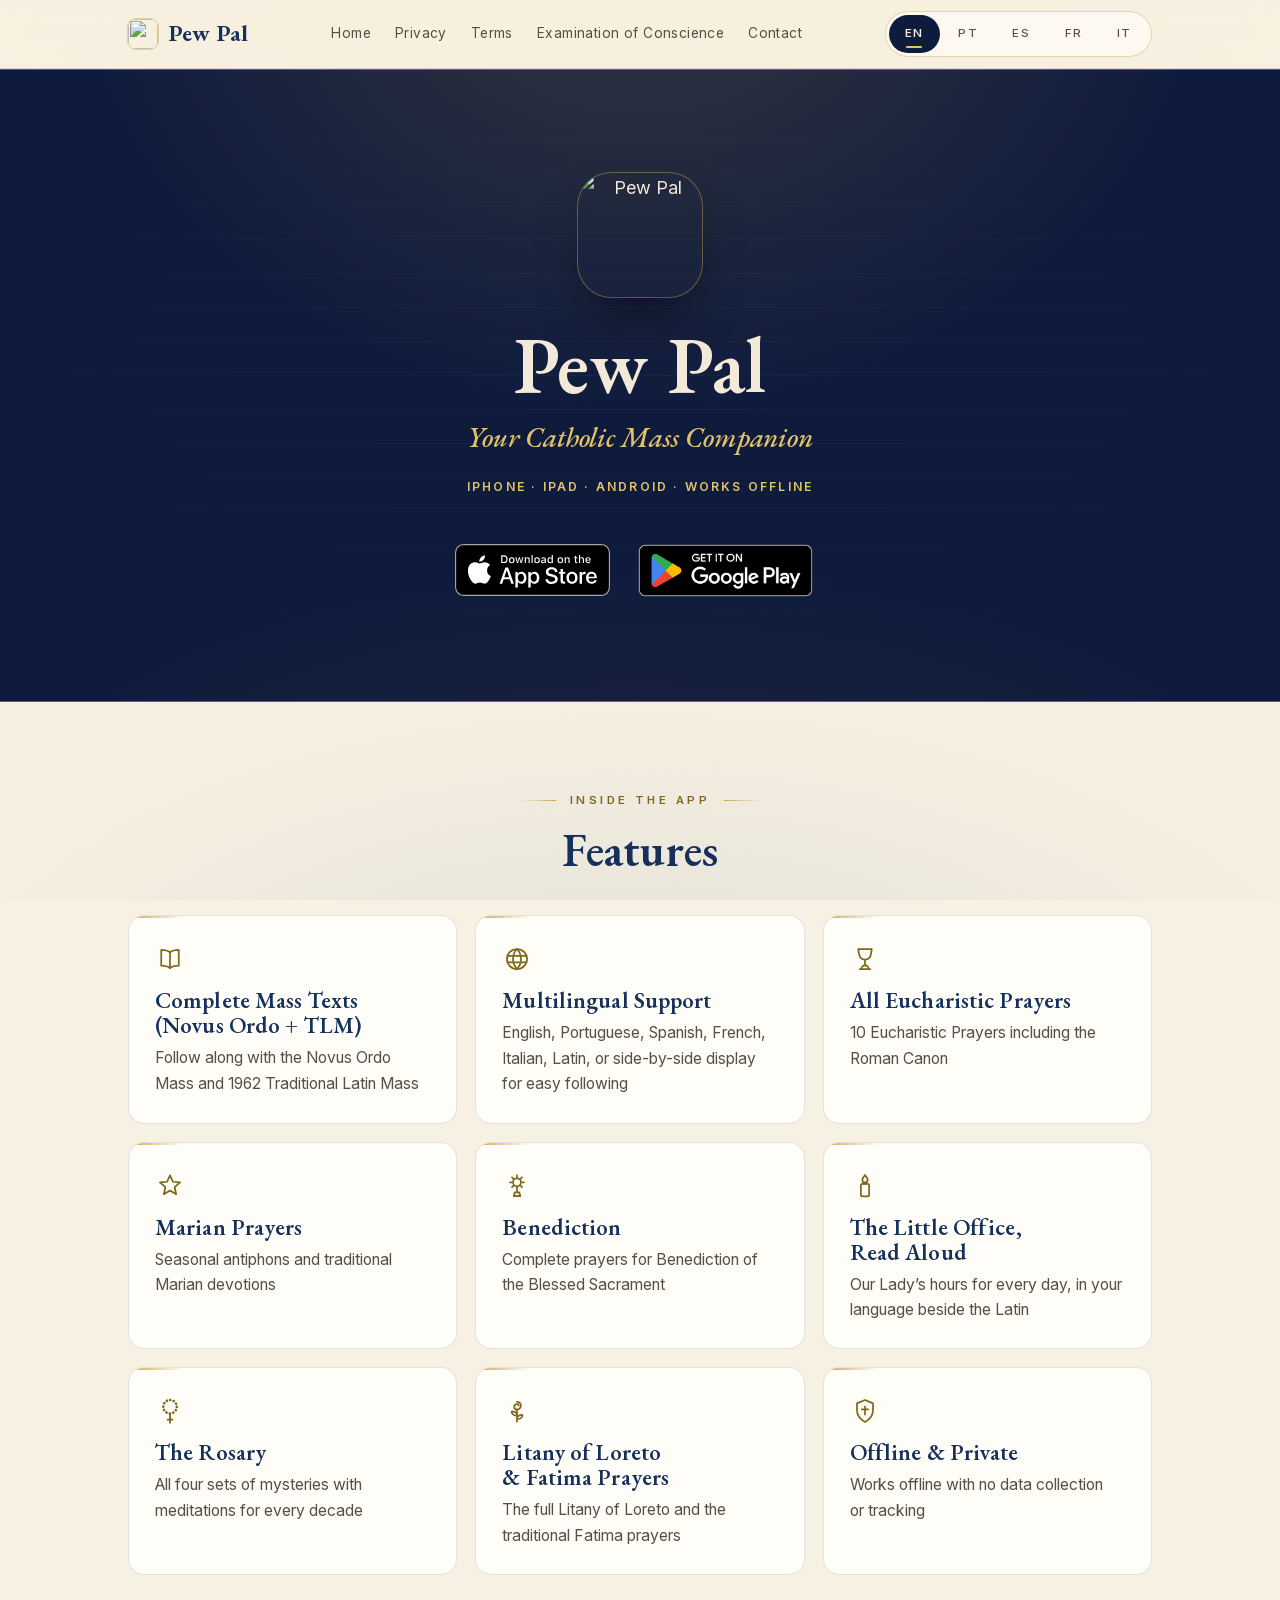
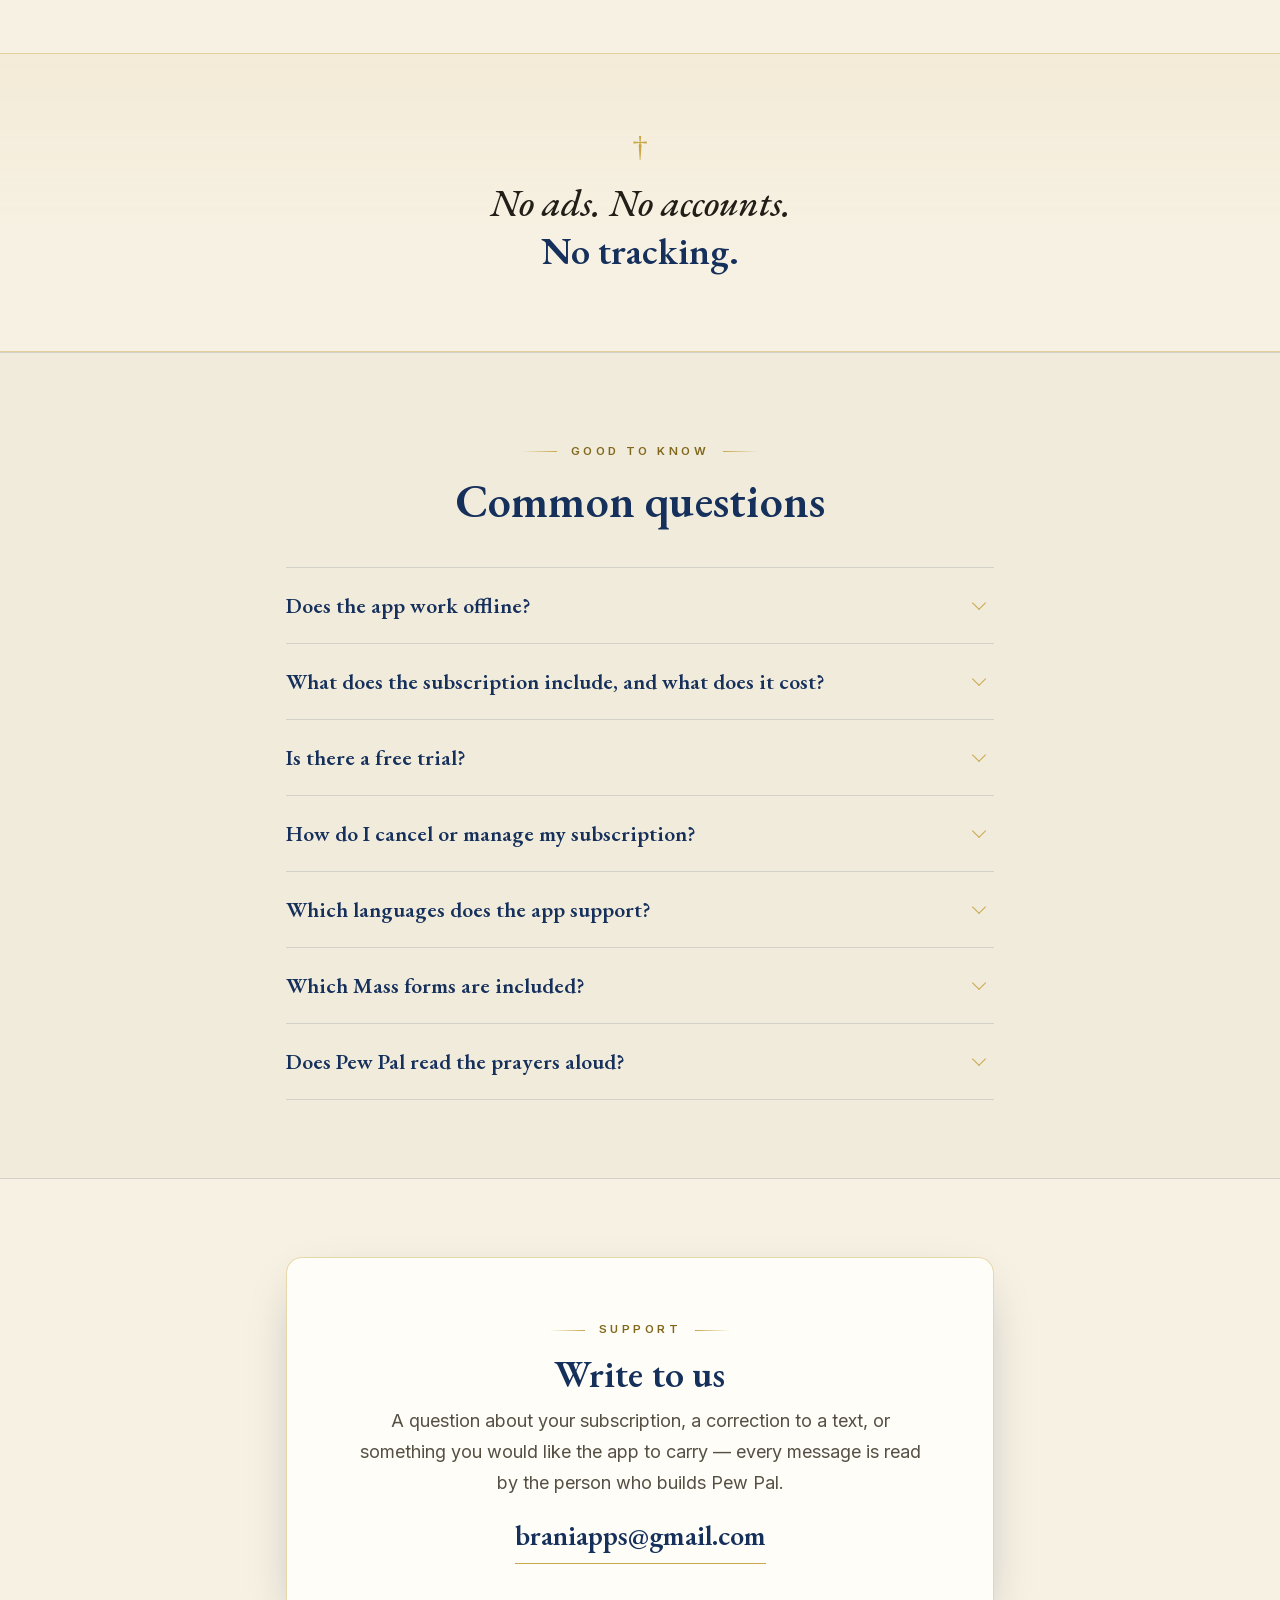
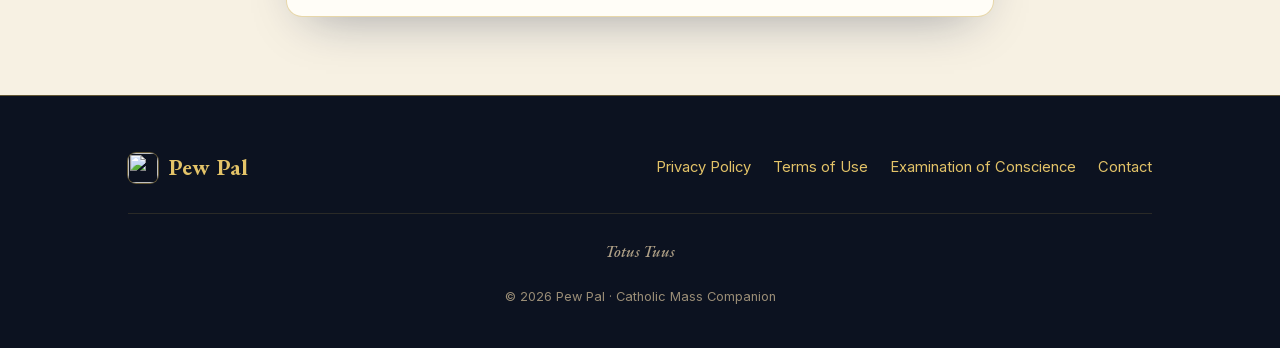
==== commit 66aff08d: "feat: list Italian among the app's languages in every section Pew Pal 1.11.0 ships Italian as its fi" ====
--- a/index.html
+++ b/index.html
@@ -4,7 +4,7 @@
   <meta charset="UTF-8">
   <meta name="viewport" content="width=device-width, initial-scale=1.0">
   <title>Pew Pal - Catholic Mass Companion</title>
-  <meta name="description" content="Follow along with the Novus Ordo Mass and 1962 Traditional Latin Mass. English, Portuguese, Spanish, French, Latin, or side-by-side display. Works offline with no data collection or tracking.">
+  <meta name="description" content="Follow along with the Novus Ordo Mass and 1962 Traditional Latin Mass. English, Portuguese, Spanish, French, Italian, Latin, or side-by-side display. Works offline with no data collection or tracking.">
   <link rel="stylesheet" href="styles.css">
   <link rel="icon" href="app-icon.png">
   <script src="site.js" defer></script>
@@ -65,7 +65,7 @@
             <article class="feature" data-rise>
               <span class="ico" aria-hidden="true"><svg viewBox="0 0 24 24" width="30" height="30" fill="none" stroke="currentColor" stroke-width="1.4" stroke-linecap="round" stroke-linejoin="round" aria-hidden="true" focusable="false"><circle cx="12" cy="12" r="8"/><path d="M4.4 9.4h15.2M4.4 14.6h15.2"/><path d="M12 4c2.1 2.2 3.2 5 3.2 8s-1.1 5.8-3.2 8c-2.1-2.2-3.2-5-3.2-8S9.9 6.2 12 4Z"/></svg></span>
               <h3>Multilingual Support</h3>
-              <p>English, Portuguese, Spanish, French, Latin, or side-by-side display for easy following</p>
+              <p>English, Portuguese, Spanish, French, Italian, Latin, or side-by-side display for easy following</p>
             </article>
             <article class="feature" data-rise>
               <span class="ico" aria-hidden="true"><svg viewBox="0 0 24 24" width="30" height="30" fill="none" stroke="currentColor" stroke-width="1.4" stroke-linecap="round" stroke-linejoin="round" aria-hidden="true" focusable="false"><path d="M6.6 4h10.8l-.7 4.3A5 5 0 0 1 12 12.5a5 5 0 0 1-4.7-4.2L6.6 4Z"/><path d="M12 12.5V17"/><path d="M9.2 20c0-1.6 1.2-3 2.8-3s2.8 1.4 2.8 3"/><path d="M7.8 20h8.4"/></svg></span>
@@ -137,7 +137,7 @@
             </details>
             <details>
               <summary>Which languages does the app support?</summary>
-              <p>English, Portuguese, Spanish and French, plus the Latin of the Mass. You can read one language on its own, read the Latin on its own, or use the side-by-side display to follow both at once &mdash; and switch at any time from the app&rsquo;s Settings screen.</p>
+              <p>English, Portuguese, Spanish, French and Italian, plus the Latin of the Mass. You can read one language on its own, read the Latin on its own, or use the side-by-side display to follow both at once &mdash; and switch at any time from the app&rsquo;s Settings screen.</p>
             </details>
             <details>
               <summary>Which Mass forms are included?</summary>
@@ -145,7 +145,7 @@
             </details>
             <details>
               <summary>Does Pew Pal read the prayers aloud?</summary>
-              <p>Yes, the Little Office of Our Lady, which you will find at the top of the Devotions tab, under Breviary. Every hour of every day is read aloud, following the liturgical seasons, in the app&rsquo;s language (English, Portuguese, Spanish or French), and the text lights up as it is read. It keeps playing with the screen locked, you can change the speed, and the audio is bundled with the app, so it works offline. The Little Office is part of the subscription; the Mass texts and the other prayers are not read aloud.</p>
+              <p>Yes, the Little Office of Our Lady, which you will find at the top of the Devotions tab, under Breviary. Every hour of every day is read aloud, following the liturgical seasons, in the app&rsquo;s language (English, Portuguese, Spanish, French or Italian), and the text lights up as it is read. It keeps playing with the screen locked, you can change the speed, and the audio is bundled with the app, so it works offline. The Little Office is part of the subscription; the Mass texts and the other prayers are not read aloud.</p>
             </details>
           </div>
         </div>
@@ -208,7 +208,7 @@
             <article class="feature" data-rise>
               <span class="ico" aria-hidden="true"><svg viewBox="0 0 24 24" width="30" height="30" fill="none" stroke="currentColor" stroke-width="1.4" stroke-linecap="round" stroke-linejoin="round" aria-hidden="true" focusable="false"><circle cx="12" cy="12" r="8"/><path d="M4.4 9.4h15.2M4.4 14.6h15.2"/><path d="M12 4c2.1 2.2 3.2 5 3.2 8s-1.1 5.8-3.2 8c-2.1-2.2-3.2-5-3.2-8S9.9 6.2 12 4Z"/></svg></span>
               <h3>Suporte a idiomas</h3>
-              <p>Português, inglês, espanhol, francês, latim ou exibição lado a lado para acompanhar com facilidade</p>
+              <p>Português, inglês, espanhol, francês, italiano, latim ou exibição lado a lado para acompanhar com facilidade</p>
             </article>
             <article class="feature" data-rise>
               <span class="ico" aria-hidden="true"><svg viewBox="0 0 24 24" width="30" height="30" fill="none" stroke="currentColor" stroke-width="1.4" stroke-linecap="round" stroke-linejoin="round" aria-hidden="true" focusable="false"><path d="M6.6 4h10.8l-.7 4.3A5 5 0 0 1 12 12.5a5 5 0 0 1-4.7-4.2L6.6 4Z"/><path d="M12 12.5V17"/><path d="M9.2 20c0-1.6 1.2-3 2.8-3s2.8 1.4 2.8 3"/><path d="M7.8 20h8.4"/></svg></span>
@@ -280,7 +280,7 @@
             </details>
             <details>
               <summary>Quais idiomas o aplicativo oferece?</summary>
-              <p>Português, inglês, espanhol e francês, além do latim da Missa. Você pode ler em um só idioma, ler apenas o latim ou usar a exibição lado a lado para acompanhar os dois ao mesmo tempo &mdash; e trocar quando quiser na tela de Ajustes do aplicativo.</p>
+              <p>Português, inglês, espanhol, francês e italiano, além do latim da Missa. Você pode ler em um só idioma, ler apenas o latim ou usar a exibição lado a lado para acompanhar os dois ao mesmo tempo &mdash; e trocar quando quiser na tela de Ajustes do aplicativo.</p>
             </details>
             <details>
               <summary>Quais formas da Missa estão incluídas?</summary>
@@ -288,7 +288,7 @@
             </details>
             <details>
               <summary>O Pew Pal lê as orações em voz alta?</summary>
-              <p>Sim, o Ofício Parvo de Nossa Senhora, que você encontra no topo da aba Devoções, em Breviário. Todas as horas de cada dia são lidas em voz alta, seguindo os tempos litúrgicos, no idioma do aplicativo (português, inglês, espanhol ou francês), e o texto é destacado à medida que é lido. O áudio continua tocando com a tela bloqueada, você pode ajustar a velocidade e, como ele vem junto com o aplicativo, funciona offline. O Ofício Parvo faz parte da assinatura; os textos da Missa e as demais orações não são lidos em voz alta.</p>
+              <p>Sim, o Ofício Parvo de Nossa Senhora, que você encontra no topo da aba Devoções, em Breviário. Todas as horas de cada dia são lidas em voz alta, seguindo os tempos litúrgicos, no idioma do aplicativo (português, inglês, espanhol, francês ou italiano), e o texto é destacado à medida que é lido. O áudio continua tocando com a tela bloqueada, você pode ajustar a velocidade e, como ele vem junto com o aplicativo, funciona offline. O Ofício Parvo faz parte da assinatura; os textos da Missa e as demais orações não são lidos em voz alta.</p>
             </details>
           </div>
         </div>
@@ -351,7 +351,7 @@
             <article class="feature" data-rise>
               <span class="ico" aria-hidden="true"><svg viewBox="0 0 24 24" width="30" height="30" fill="none" stroke="currentColor" stroke-width="1.4" stroke-linecap="round" stroke-linejoin="round" aria-hidden="true" focusable="false"><circle cx="12" cy="12" r="8"/><path d="M4.4 9.4h15.2M4.4 14.6h15.2"/><path d="M12 4c2.1 2.2 3.2 5 3.2 8s-1.1 5.8-3.2 8c-2.1-2.2-3.2-5-3.2-8S9.9 6.2 12 4Z"/></svg></span>
               <h3>Compatibilidad con varios idiomas</h3>
-              <p>Español, inglés, portugués, francés, latín o visualización en paralelo para seguir con facilidad</p>
+              <p>Español, inglés, portugués, francés, italiano, latín o visualización en paralelo para seguir con facilidad</p>
             </article>
             <article class="feature" data-rise>
               <span class="ico" aria-hidden="true"><svg viewBox="0 0 24 24" width="30" height="30" fill="none" stroke="currentColor" stroke-width="1.4" stroke-linecap="round" stroke-linejoin="round" aria-hidden="true" focusable="false"><path d="M6.6 4h10.8l-.7 4.3A5 5 0 0 1 12 12.5a5 5 0 0 1-4.7-4.2L6.6 4Z"/><path d="M12 12.5V17"/><path d="M9.2 20c0-1.6 1.2-3 2.8-3s2.8 1.4 2.8 3"/><path d="M7.8 20h8.4"/></svg></span>
@@ -423,7 +423,7 @@
             </details>
             <details>
               <summary>¿Qué idiomas admite la aplicación?</summary>
-              <p>Español, inglés, portugués y francés, además del latín de la Misa. Puede leer en un solo idioma, leer solo el latín o usar la visualización en paralelo para seguir ambos a la vez &mdash; y cambiar cuando quiera desde la pantalla de Ajustes de la aplicación.</p>
+              <p>Español, inglés, portugués, francés e italiano, además del latín de la Misa. Puede leer en un solo idioma, leer solo el latín o usar la visualización en paralelo para seguir ambos a la vez &mdash; y cambiar cuando quiera desde la pantalla de Ajustes de la aplicación.</p>
             </details>
             <details>
               <summary>¿Qué formas de la Misa se incluyen?</summary>
@@ -431,7 +431,7 @@
             </details>
             <details>
               <summary>¿Pew Pal lee las oraciones en voz alta?</summary>
-              <p>Sí, el Oficio Parvo de Nuestra Señora, que encontrará en la parte superior de la pestaña Devociones, en Breviario. Todas las horas de cada día se leen en voz alta, según los tiempos litúrgicos, en el idioma de la aplicación (español, inglés, portugués o francés), y el texto se resalta a medida que se lee. El audio sigue sonando con la pantalla bloqueada, puede cambiar la velocidad y, como viene incluido en la aplicación, funciona sin conexión. El Oficio Parvo forma parte de la suscripción; los textos de la Misa y las demás oraciones no se leen en voz alta.</p>
+              <p>Sí, el Oficio Parvo de Nuestra Señora, que encontrará en la parte superior de la pestaña Devociones, en Breviario. Todas las horas de cada día se leen en voz alta, según los tiempos litúrgicos, en el idioma de la aplicación (español, inglés, portugués, francés o italiano), y el texto se resalta a medida que se lee. El audio sigue sonando con la pantalla bloqueada, puede cambiar la velocidad y, como viene incluido en la aplicación, funciona sin conexión. El Oficio Parvo forma parte de la suscripción; los textos de la Misa y las demás oraciones no se leen en voz alta.</p>
             </details>
           </div>
         </div>
@@ -494,7 +494,7 @@
             <article class="feature" data-rise>
               <span class="ico" aria-hidden="true"><svg viewBox="0 0 24 24" width="30" height="30" fill="none" stroke="currentColor" stroke-width="1.4" stroke-linecap="round" stroke-linejoin="round" aria-hidden="true" focusable="false"><circle cx="12" cy="12" r="8"/><path d="M4.4 9.4h15.2M4.4 14.6h15.2"/><path d="M12 4c2.1 2.2 3.2 5 3.2 8s-1.1 5.8-3.2 8c-2.1-2.2-3.2-5-3.2-8S9.9 6.2 12 4Z"/></svg></span>
               <h3>Plusieurs langues</h3>
-              <p>Français, anglais, portugais, espagnol, latin ou affichage côte à côte pour suivre facilement</p>
+              <p>Français, anglais, portugais, espagnol, italien, latin ou affichage côte à côte pour suivre facilement</p>
             </article>
             <article class="feature" data-rise>
               <span class="ico" aria-hidden="true"><svg viewBox="0 0 24 24" width="30" height="30" fill="none" stroke="currentColor" stroke-width="1.4" stroke-linecap="round" stroke-linejoin="round" aria-hidden="true" focusable="false"><path d="M6.6 4h10.8l-.7 4.3A5 5 0 0 1 12 12.5a5 5 0 0 1-4.7-4.2L6.6 4Z"/><path d="M12 12.5V17"/><path d="M9.2 20c0-1.6 1.2-3 2.8-3s2.8 1.4 2.8 3"/><path d="M7.8 20h8.4"/></svg></span>
@@ -566,7 +566,7 @@
             </details>
             <details>
               <summary>Quelles langues l’application prend-elle en charge&nbsp;?</summary>
-              <p>Le français, l’anglais, le portugais et l’espagnol, ainsi que le latin de la messe. Vous pouvez lire une seule langue, lire uniquement le latin, ou utiliser l’affichage côte à côte pour suivre les deux à la fois &mdash; et changer à tout moment depuis l’écran Réglages de l’application.</p>
+              <p>Le français, l’anglais, le portugais, l’espagnol et l’italien, ainsi que le latin de la messe. Vous pouvez lire une seule langue, lire uniquement le latin, ou utiliser l’affichage côte à côte pour suivre les deux à la fois &mdash; et changer à tout moment depuis l’écran Réglages de l’application.</p>
             </details>
             <details>
               <summary>Quelles formes de la messe sont incluses&nbsp;?</summary>
@@ -574,7 +574,7 @@
             </details>
             <details>
               <summary>Pew Pal lit-il les prières à voix haute&nbsp;?</summary>
-              <p>Oui, le Petit Office de Notre-Dame, que vous trouverez en tête de l’onglet Dévotions, sous Bréviaire. Toutes les heures de chaque jour sont lues à voix haute, au fil des temps liturgiques, dans la langue de l’application (français, anglais, portugais ou espagnol), et le texte est surligné à mesure qu’il est lu. La lecture continue écran verrouillé, vous pouvez en régler la vitesse et, comme l’audio est intégré à l’application, elle fonctionne hors ligne. Le Petit Office fait partie de l’abonnement&nbsp;; les textes de la messe et les autres prières ne sont pas lus à voix haute.</p>
+              <p>Oui, le Petit Office de Notre-Dame, que vous trouverez en tête de l’onglet Dévotions, sous Bréviaire. Toutes les heures de chaque jour sont lues à voix haute, au fil des temps liturgiques, dans la langue de l’application (français, anglais, portugais, espagnol ou italien), et le texte est surligné à mesure qu’il est lu. La lecture continue écran verrouillé, vous pouvez en régler la vitesse et, comme l’audio est intégré à l’application, elle fonctionne hors ligne. Le Petit Office fait partie de l’abonnement&nbsp;; les textes de la messe et les autres prières ne sont pas lus à voix haute.</p>
             </details>
           </div>
         </div>
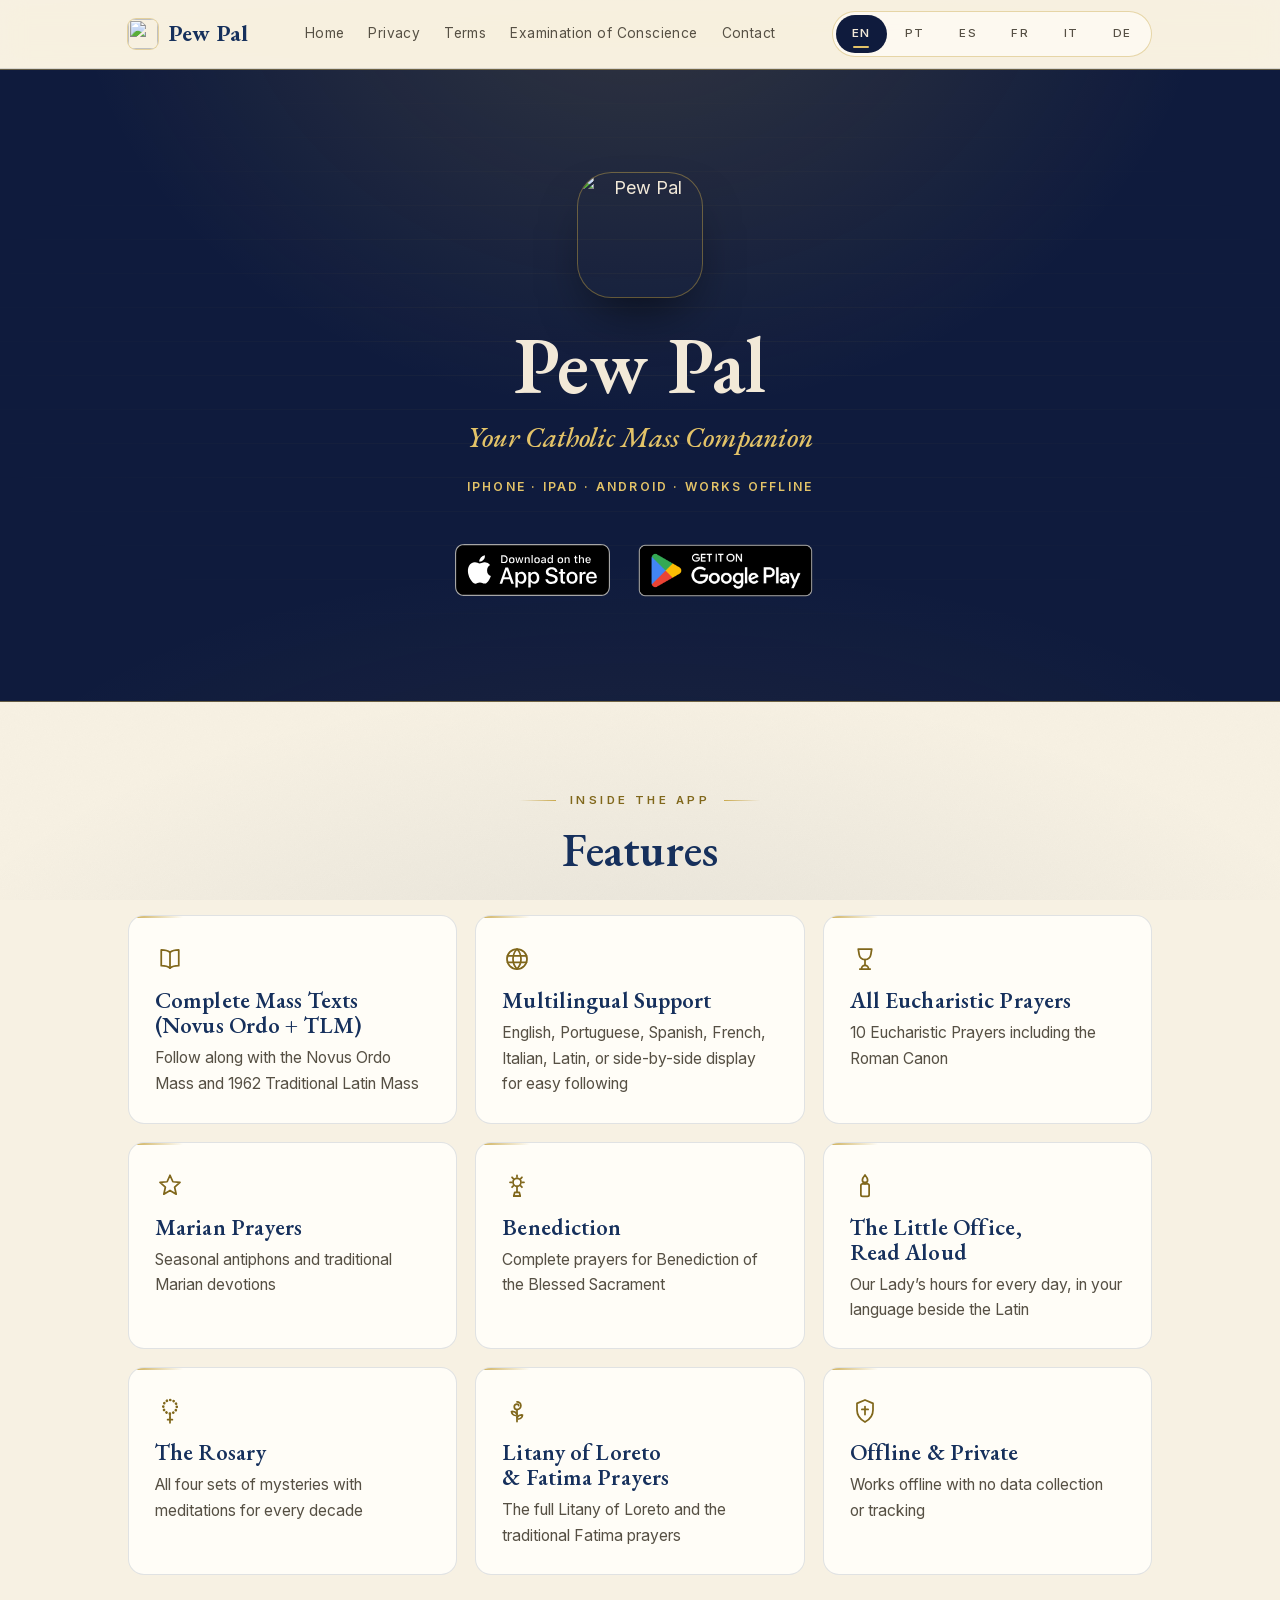
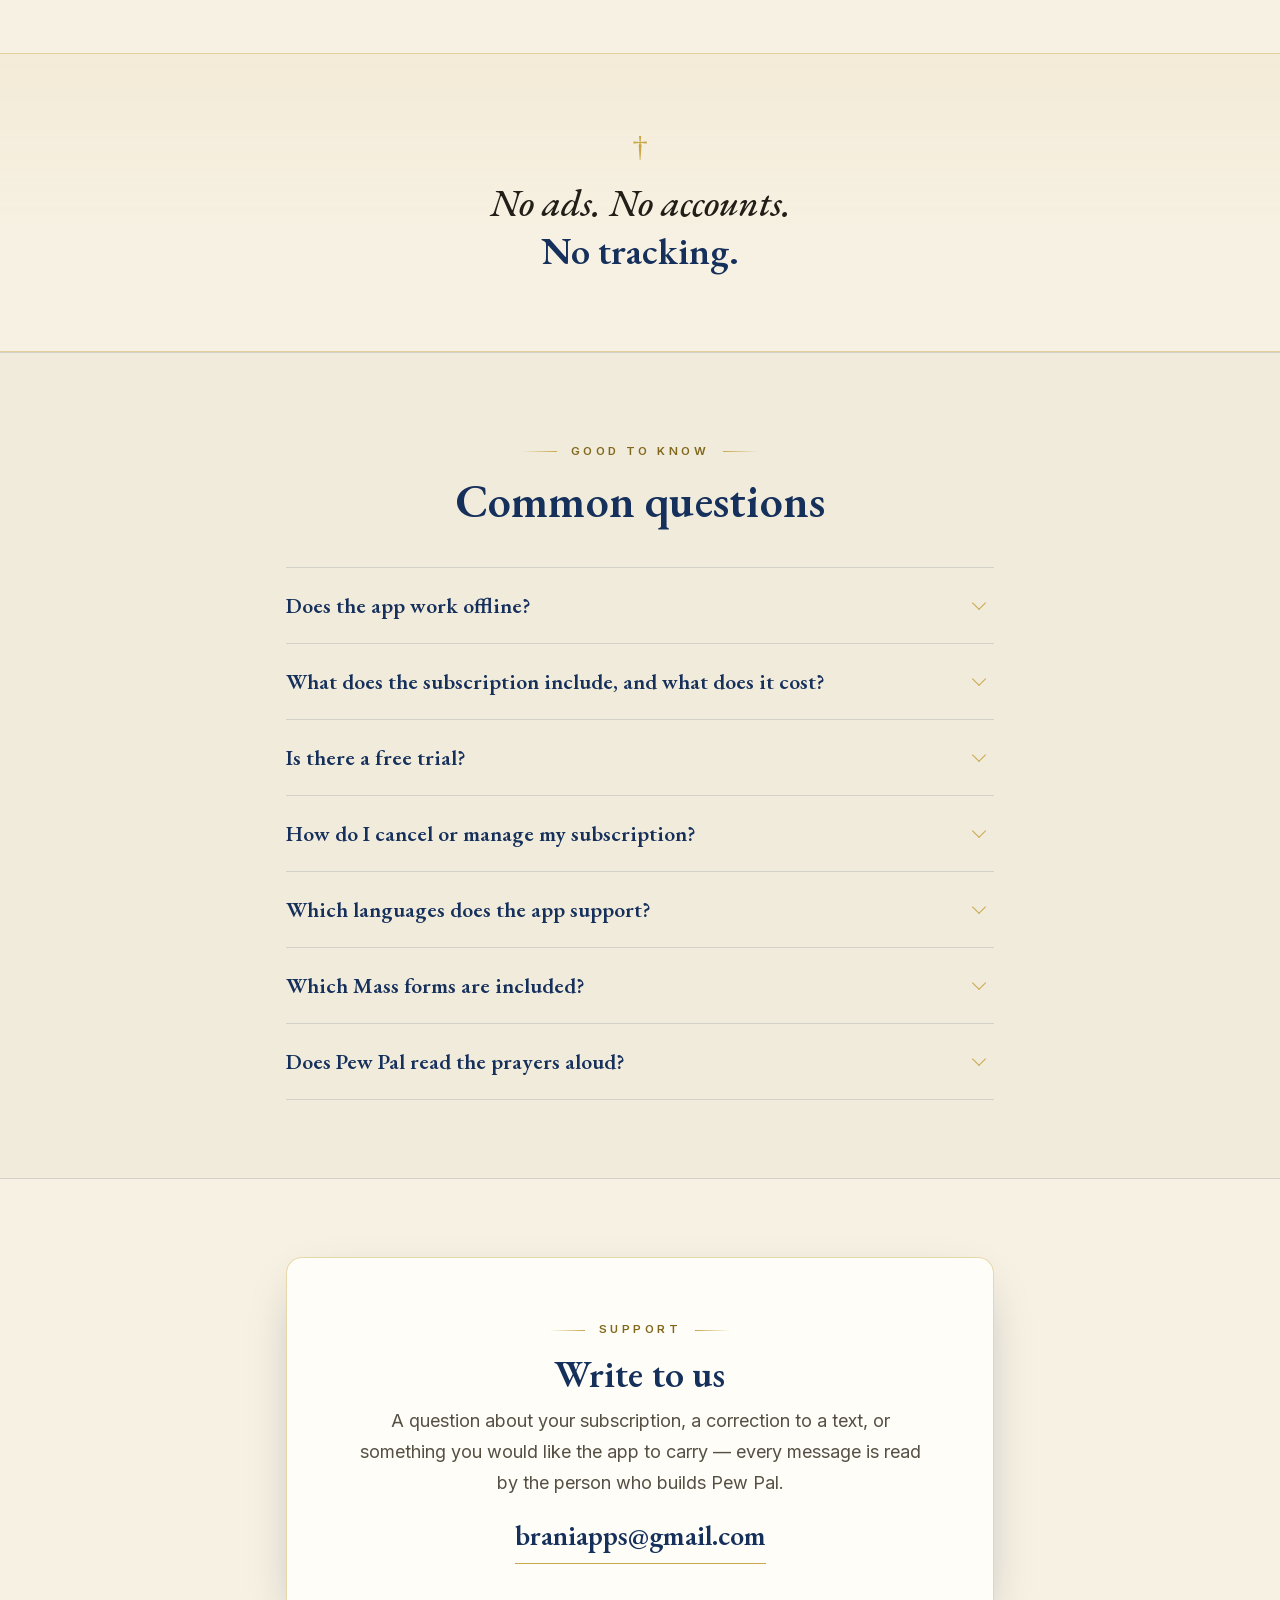
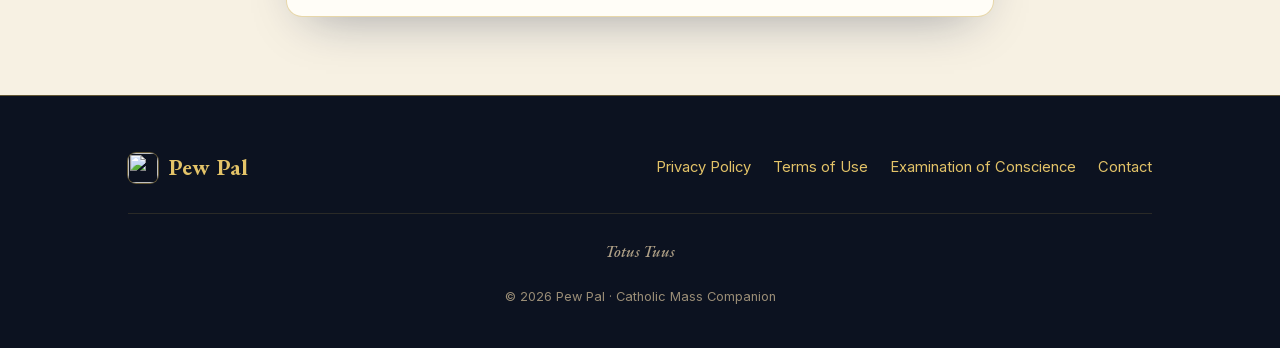
==== commit eab98588: "feat(index): German home page section DE tab and data-i18n-de labels in the nav, and a <section data" ====
--- a/index.html
+++ b/index.html
@@ -10,7 +10,7 @@
   <script src="site.js" defer></script>
 </head>
 <body>
-  <a class="skip-link" href="#top" data-i18n-en="Skip to content" data-i18n-pt="Ir para o conteúdo" data-i18n-es="Ir al contenido" data-i18n-fr="Aller au contenu" data-i18n-it="Vai al contenuto">Skip to content</a>
+  <a class="skip-link" href="#top" data-i18n-en="Skip to content" data-i18n-pt="Ir para o conteúdo" data-i18n-es="Ir al contenido" data-i18n-fr="Aller au contenu" data-i18n-it="Vai al contenuto" data-i18n-de="Zum Inhalt springen">Skip to content</a>
   <nav class="nav">
     <div class="wrap">
       <a class="brand" href="index.html">
@@ -18,11 +18,11 @@
         Pew Pal
       </a>
       <div class="nav-links">
-        <a href="index.html" data-i18n-en="Home" data-i18n-pt="Início" data-i18n-es="Inicio" data-i18n-fr="Accueil" data-i18n-it="Home">Home</a>
-        <a href="privacy.html" data-i18n-en="Privacy" data-i18n-pt="Privacidade" data-i18n-es="Privacidad" data-i18n-fr="Confidentialité" data-i18n-it="Privacy">Privacy</a>
-        <a href="terms.html" data-i18n-en="Terms" data-i18n-pt="Termos" data-i18n-es="Términos" data-i18n-fr="Conditions" data-i18n-it="Condizioni">Terms</a>
-        <a href="examen.html" data-i18n-en="Examination of Conscience" data-i18n-pt="Exame de Consciência" data-i18n-es="Examen de Conciencia" data-i18n-fr="Examen de conscience" data-i18n-it="Esame di coscienza">Examination of Conscience</a>
-        <a href="mailto:braniapps@gmail.com" data-i18n-en="Contact" data-i18n-pt="Contato" data-i18n-es="Contacto" data-i18n-fr="Contact" data-i18n-it="Contatti">Contact</a>
+        <a href="index.html" data-i18n-en="Home" data-i18n-pt="Início" data-i18n-es="Inicio" data-i18n-fr="Accueil" data-i18n-it="Home" data-i18n-de="Start">Home</a>
+        <a href="privacy.html" data-i18n-en="Privacy" data-i18n-pt="Privacidade" data-i18n-es="Privacidad" data-i18n-fr="Confidentialité" data-i18n-it="Privacy" data-i18n-de="Datenschutz">Privacy</a>
+        <a href="terms.html" data-i18n-en="Terms" data-i18n-pt="Termos" data-i18n-es="Términos" data-i18n-fr="Conditions" data-i18n-it="Condizioni" data-i18n-de="Bedingungen">Terms</a>
+        <a href="examen.html" data-i18n-en="Examination of Conscience" data-i18n-pt="Exame de Consciência" data-i18n-es="Examen de Conciencia" data-i18n-fr="Examen de conscience" data-i18n-it="Esame di coscienza" data-i18n-de="Gewissenserforschung">Examination of Conscience</a>
+        <a href="mailto:braniapps@gmail.com" data-i18n-en="Contact" data-i18n-pt="Contato" data-i18n-es="Contacto" data-i18n-fr="Contact" data-i18n-it="Contatti" data-i18n-de="Kontakt">Contact</a>
       </div>
       <div class="nav-right">
         <div class="langtabs" role="tablist" aria-label="Language">
@@ -31,6 +31,7 @@
           <button role="tab" class="langtab" data-lang-target="es" aria-label="Español">ES</button>
           <button role="tab" class="langtab" data-lang-target="fr" aria-label="Français">FR</button>
           <button role="tab" class="langtab" data-lang-target="it" aria-label="Italiano">IT</button>
+          <button role="tab" class="langtab" data-lang-target="de" aria-label="Deutsch">DE</button>
         </div>
       </div>
     </div>
@@ -751,6 +752,149 @@
         </div>
       </footer>
     </section>
+    <section data-lang="de" id="deutsch" lang="de">
+      <header class="hero-midnight">
+        <div class="wrap">
+          <img src="app-icon.png" alt="Pew Pal" class="hero-icon" data-rise>
+          <h1 data-rise>Pew Pal</h1>
+          <p class="hero-tagline" data-rise>Dein Begleiter für die heilige Messe</p>
+          <p class="hero-meta" data-rise>iPhone &middot; iPad &middot; Android &middot; Funktioniert offline</p>
+          <div class="badges" data-rise>
+            <a href="https://apps.apple.com/app/apple-store/id6757607612?pt=121837520&amp;ct=support-site&amp;mt=8"><img class="as" src="badges/app-store-de-de.svg" alt="Laden im App Store"></a>
+            <a href="https://play.google.com/store/apps/details?id=com.pewpal.app&amp;referrer=utm_source%3Dsupport-site"><img class="gp" src="badges/google-play-de.png" alt="Jetzt bei Google Play"></a>
+          </div>
+        </div>
+      </header>
+
+      <div class="block">
+        <div class="wrap">
+          <div class="section-head center">
+            <p class="kicker center">In der App</p>
+            <h2>Funktionen</h2>
+          </div>
+          <div class="grid">
+            <article class="feature" data-rise>
+              <span class="ico" aria-hidden="true"><svg viewBox="0 0 24 24" width="30" height="30" fill="none" stroke="currentColor" stroke-width="1.4" stroke-linecap="round" stroke-linejoin="round" aria-hidden="true" focusable="false"><path d="M12 6.6C10.4 5.3 8.2 4.7 5 4.7v12.6c3.2 0 5.4.6 7 1.9 1.6-1.3 3.8-1.9 7-1.9V4.7c-3.2 0-5.4.6-7 1.9Z"/><path d="M12 6.6v12.6"/></svg></span>
+              <h3>Vollständige Messtexte (Novus Ordo + Tridentinische Messe)</h3>
+              <p>Zum Mitfeiern der Messe im Novus Ordo und der Tridentinischen Messe von 1962</p>
+            </article>
+            <article class="feature" data-rise>
+              <span class="ico" aria-hidden="true"><svg viewBox="0 0 24 24" width="30" height="30" fill="none" stroke="currentColor" stroke-width="1.4" stroke-linecap="round" stroke-linejoin="round" aria-hidden="true" focusable="false"><circle cx="12" cy="12" r="8"/><path d="M4.4 9.4h15.2M4.4 14.6h15.2"/><path d="M12 4c2.1 2.2 3.2 5 3.2 8s-1.1 5.8-3.2 8c-2.1-2.2-3.2-5-3.2-8S9.9 6.2 12 4Z"/></svg></span>
+              <h3>Mehrere Sprachen</h3>
+              <p>Deutsch, Englisch, Portugiesisch, Spanisch, Französisch, Italienisch, Latein oder beides nebeneinander, damit du leicht folgen kannst</p>
+            </article>
+            <article class="feature" data-rise>
+              <span class="ico" aria-hidden="true"><svg viewBox="0 0 24 24" width="30" height="30" fill="none" stroke="currentColor" stroke-width="1.4" stroke-linecap="round" stroke-linejoin="round" aria-hidden="true" focusable="false"><path d="M6.6 4h10.8l-.7 4.3A5 5 0 0 1 12 12.5a5 5 0 0 1-4.7-4.2L6.6 4Z"/><path d="M12 12.5V17"/><path d="M9.2 20c0-1.6 1.2-3 2.8-3s2.8 1.4 2.8 3"/><path d="M7.8 20h8.4"/></svg></span>
+              <h3>Alle Hochgebete</h3>
+              <p>10 Hochgebete, darunter der Römische Kanon</p>
+            </article>
+            <article class="feature" data-rise>
+              <span class="ico" aria-hidden="true"><svg viewBox="0 0 24 24" width="30" height="30" fill="none" stroke="currentColor" stroke-width="1.4" stroke-linecap="round" stroke-linejoin="round" aria-hidden="true" focusable="false"><path d="M12 3.4 14.3 8.6l5.7.55-4.3 3.8 1.25 5.6L12 15.6l-4.95 2.95 1.25-5.6-4.3-3.8 5.7-.55L12 3.4Z"/></svg></span>
+              <h3>Mariengebete</h3>
+              <p>Marianische Antiphonen im Lauf des Kirchenjahres und überlieferte Marienandachten</p>
+            </article>
+            <article class="feature" data-rise>
+              <span class="ico" aria-hidden="true"><svg viewBox="0 0 24 24" width="30" height="30" fill="none" stroke="currentColor" stroke-width="1.4" stroke-linecap="round" stroke-linejoin="round" aria-hidden="true" focusable="false"><circle cx="12" cy="9" r="3.2"/><path d="M12 4.8V3.4M7.8 9H6.4M16.2 9h1.4M14.97 6.03l.99-.99M9.03 6.03l-.99-.99M14.97 11.97l.99.99M9.03 11.97l-.99.99"/><path d="M12 12.2V17"/><path d="M9.4 20h5.2"/><path d="M10.2 17h3.6l.8 3h-5.2l.8-3Z"/></svg></span>
+              <h3>Sakramentaler Segen</h3>
+              <p>Alle Gebete zum sakramentalen Segen mit dem Allerheiligsten</p>
+            </article>
+            <article class="feature" data-rise>
+              <span class="ico" aria-hidden="true"><svg viewBox="0 0 24 24" width="30" height="30" fill="none" stroke="currentColor" stroke-width="1.4" stroke-linecap="round" stroke-linejoin="round" aria-hidden="true" focusable="false"><path d="M12 3.2c1.4 1.7 2.1 2.9 2.1 3.9a2.1 2.1 0 1 1-4.2 0c0-1 .7-2.2 2.1-3.9Z"/><path d="M12 9.1v1.1"/><rect x="8.7" y="10.2" width="6.6" height="10" rx="1.3"/></svg></span>
+              <h3>Das Kleine Marianische Offizium</h3>
+              <p>Die Tagzeiten Unserer Lieben Frau für jeden Tag, in deiner Sprache neben dem Latein</p>
+            </article>
+            <article class="feature" data-rise>
+              <span class="ico" aria-hidden="true"><svg viewBox="0 0 24 24" width="30" height="30" fill="none" stroke="currentColor" stroke-width="1.4" stroke-linecap="round" stroke-linejoin="round" aria-hidden="true" focusable="false"><circle cx="12" cy="8.6" r="5.4" stroke-dasharray="0.1 2.73" stroke-linecap="round" stroke-width="2.1"/><path d="M12 14.6v2.6"/><path d="M12 17.2v4.2M10.1 18.9h3.8"/></svg></span>
+              <h3>Der Rosenkranz</h3>
+              <p>Alle vier Rosenkränze, mit einer Betrachtung zu jedem Gesätz</p>
+            </article>
+            <article class="feature" data-rise>
+              <span class="ico" aria-hidden="true"><svg viewBox="0 0 24 24" width="30" height="30" fill="none" stroke="currentColor" stroke-width="1.4" stroke-linecap="round" stroke-linejoin="round" aria-hidden="true" focusable="false"><path d="M12 4.6a3.1 3.1 0 0 1 0 6.2 2.2 2.2 0 0 1 0-4.4c.7 0 1.3.5 1.3 1.2"/><path d="M12 10.8V20.4"/><path d="M12 14.4c-1.1-1.6-2.7-2.2-4.4-2 .2 1.8 1.5 3 3.2 3.2"/><path d="M12 17.2c1.1-1.6 2.7-2.2 4.4-2-.2 1.8-1.5 3-3.2 3.2"/></svg></span>
+              <h3>Lauretanische Litanei und Fatima-Gebete</h3>
+              <p>Die vollständige Lauretanische Litanei und die überlieferten Fatima-Gebete</p>
+            </article>
+            <article class="feature" data-rise>
+              <span class="ico" aria-hidden="true"><svg viewBox="0 0 24 24" width="30" height="30" fill="none" stroke="currentColor" stroke-width="1.4" stroke-linecap="round" stroke-linejoin="round" aria-hidden="true" focusable="false"><path d="M12 3.2 5.6 5.9v5.3c0 4 2.6 7.6 6.4 9.6 3.8-2 6.4-5.6 6.4-9.6V5.9L12 3.2Z"/><path d="M12 8.4v6.4M9.5 10.7h5"/></svg></span>
+              <h3>Offline und privat</h3>
+              <p>Funktioniert offline, ohne Datenerhebung und ohne Tracking</p>
+            </article>
+          </div>
+        </div>
+      </div>
+
+      <div class="vow">
+        <div class="wrap">
+          <p>Keine Werbung. Kein Konto. <span class="em">Kein Tracking.</span></p>
+        </div>
+      </div>
+
+      <div class="block alt">
+        <div class="wrap narrow">
+          <div class="section-head center">
+            <p class="kicker center">Gut zu wissen</p>
+            <h2>Häufige Fragen</h2>
+          </div>
+          <div class="faq">
+            <details>
+              <summary>Funktioniert die App offline?</summary>
+              <p>Ja. Pew Pal funktioniert offline, ohne Datenerhebung und ohne Tracking. Alle liturgischen Texte sind in der App enthalten: Während der Messe muss nichts heruntergeladen werden, und du brauchst keinen Empfang. Wir binden keine Analyse-, Werbe- oder Tracking-Dienste von Drittanbietern ein, und deine Einstellungen werden nur lokal auf deinem Gerät gespeichert und verlassen es nie.</p>
+            </details>
+            <details>
+              <summary>Was umfasst das Abo, und was kostet es?</summary>
+              <p>Die Mariengebete, die Marianischen Antiphonen und der vollständige Rosenkranz sind kostenlos. Ein Abo schaltet den Rest der App frei: die Messtexte des Novus Ordo, die Texte der Tridentinischen Messe (1962), die Hochgebete und die Andachten (Kreuzweg, Beichte, sakramentaler Segen und das Brevier mit dem Kleinen Marianischen Offizium). Es gibt zwei Abos, Pew Pal Jährlich und Pew Pal Monatlich; den genauen Preis für dein Land siehst du vor dem Kauf in der App und im App Store bzw. bei Google Play. Abos verlängern sich automatisch, sofern sie nicht gekündigt werden. Alle Bedingungen des Abos findest du in den <a href="terms.html#deutsch">Nutzungsbedingungen</a>.</p>
+            </details>
+            <details>
+              <summary>Gibt es einen kostenlosen Testzeitraum?</summary>
+              <p>Ja. Neue Abonnenten erhalten einen kostenlosen Testzeitraum &ndash; 2&nbsp;Wochen bei beiden Abos. Wenn du nicht vor dem Ende des Testzeitraums kündigst, geht dein Abo automatisch in ein kostenpflichtiges Abo über, und dir wird der Preis des Abos berechnet.</p>
+            </details>
+            <details>
+              <summary>Wie kann ich mein Abo kündigen oder verwalten?</summary>
+              <p>Jederzeit über den Store, in dem du es gekauft hast. Auf dem iPhone oder iPad öffnest du die App „Einstellungen“, tippst auf deinen Namen und dann auf „Abonnements“, wählst Pew Pal und tippst auf „Abo kündigen“. Auf Android öffnest du die Google Play App, tippst auf dein Profilbild, dann auf „Zahlungen &amp; Abos“ und „Abos“ und wählst Pew Pal. Die Kündigung wird zum Ende des laufenden Abrechnungszeitraums wirksam; bis dahin behältst du den Zugriff. Erstattungen wickelt der Store ab, in dem du gekauft hast &ndash; siehe die <a href="terms.html#deutsch">Nutzungsbedingungen</a>.</p>
+            </details>
+            <details>
+              <summary>Welche Sprachen bietet die App?</summary>
+              <p>Deutsch, Englisch, Portugiesisch, Spanisch, Französisch und Italienisch, dazu das Latein der Messe. Du kannst eine Sprache allein lesen, nur das Latein lesen oder beides nebeneinander anzeigen lassen, um beiden Texten zugleich zu folgen &ndash; und jederzeit in den Einstellungen der App wechseln.</p>
+            </details>
+            <details>
+              <summary>Welche Formen der Messe sind enthalten?</summary>
+              <p>Beide. Pew Pal enthält die vollständigen Messtexte des Novus Ordo und die Texte der Tridentinischen Messe (1962), dazu alle zehn Hochgebete, darunter den Römischen Kanon. Alle liturgischen Inhalte sind für den persönlichen Gebrauch im Gebet bestimmt und beruhen auf approbierten liturgischen Texten der katholischen Kirche.</p>
+            </details>
+            <details>
+              <summary>Liest Pew Pal die Gebete vor?</summary>
+              <p>Ja, das Kleine Marianische Offizium, das du oben im Tab Andachten unter Brevier findest. Jede Hore jedes Tages wird im Lauf des Kirchenjahres vorgelesen, wenn die App auf Englisch, Portugiesisch, Spanisch, Französisch oder Italienisch eingestellt ist, und der Text wird beim Vorlesen hervorgehoben. Auf Deutsch liest du das Offizium neben dem Latein; vorgelesen wird es in den genannten Sprachen. Die Wiedergabe läuft bei gesperrtem Bildschirm weiter, das Tempo lässt sich einstellen, und weil die Aufnahmen in der App enthalten sind, funktioniert alles offline. Das Kleine Offizium gehört zum Abo; die Messtexte und die übrigen Gebete werden nicht vorgelesen.</p>
+            </details>
+          </div>
+        </div>
+      </div>
+
+      <div class="block">
+        <div class="wrap narrow">
+          <div class="contact-card">
+            <p class="kicker center">Hilfe</p>
+            <h2>Schreib uns</h2>
+            <p>Eine Frage zu deinem Abo, eine Korrektur an einem Text oder etwas, das du dir in der App wünschst &ndash; jede Nachricht liest die Person, die Pew Pal entwickelt.</p>
+            <a class="mail" href="mailto:braniapps@gmail.com">braniapps@gmail.com</a>
+          </div>
+        </div>
+      </div>
+
+      <footer class="foot">
+        <div class="wrap">
+          <a class="brand" href="index.html">
+            <img src="app-icon.png" alt="" class="brand-mark">
+            Pew Pal
+          </a>
+          <div class="foot-links">
+            <a href="privacy.html#deutsch">Datenschutzerklärung</a>
+            <a href="terms.html#deutsch">Nutzungsbedingungen</a>
+            <a href="examen.html#deutsch">Gewissenserforschung</a>
+            <a href="mailto:braniapps@gmail.com">Kontakt</a>
+          </div>
+          <p class="note"><em>Totus Tuus</em></p>
+          <p class="cr">&copy; 2026 Pew Pal &middot; Begleiter für die katholische Messe</p>
+        </div>
+      </footer>
+    </section>
   </main>
 </body>
 </html>
--- a/styles.css
+++ b/styles.css
@@ -443,25 +443,39 @@
   background: var(--gold-soft);
 }
 
-/* Five tabs (EN/PT/ES/FR/IT) at the default 16px side padding are 262px wide.
-   Two places then lose the row they had with four tabs (measured 2026-10-27):
-   - 900–945px: the desktop nav (brand + links + tabs) fitted on one 69px row
-     from ~895px with four tabs (214px) but only from ~945px with five, so the
-     nav doubled to 105px there. 11px side padding up to 960px brings the
-     tablist back to 212px, and the one-row nav back to ~895px.
-   - 360–460px: the tablist must fit beside the brand (the budget there is
-     167–197px). 9px side padding, the four-tab value, gives 192px, which
-     dropped it to its own row at 360–375px and grew the sticky nav from 145px
-     to 193px. 6px gives 162px, so it keeps the brand's row at 360–460px, while
-     the narrowest tab ("IT") stays 26×39px, above the 24×24px WCAG 2.5.8
-     minimum. At 320px the tablist takes its own row, as it always has.
-   Nav heights now match the four-tab version at every width from 320 to
-   1280px, with no horizontal overflow. */
-@media (max-width: 960px) {
-  .langtabs [role="tab"], .langtabs .langtab { padding-left: 11px; padding-right: 11px; }
+/* Six tabs (EN/PT/ES/FR/IT/DE) at the default 16px side padding are 315px wide.
+   Measured 2026-11-03 at every width from 320 to 1280px, in each of the six
+   languages (their nav labels differ in length), against the five-tab
+   version (whose own rules were 11px up to 960px and 6px up to 460px):
+   - Desktop: the nav (brand + links + tabs) is one 69px row only while the
+     tablist is narrow enough. Six tabs at 16px wrap it to 105px up to 996px
+     in English and up to 1059px in French, the longest label set. 7px side
+     padding up to 1079px (where .wrap reaches its 1080px max width) gives
+     207px, under the five-tab 212px, so the one-row nav starts where it did
+     or earlier in every language (English ~889px, French ~952px, German
+     ~934px).
+   - 320–460px: the tablist must fit beside the brand (the budget is 167px at
+     360px, 182px at 375px). Six tabs at the five-tab 6px are 195px, which
+     dropped the tablist to its own row at 355–389px (sticky nav 145px ->
+     193px). 4px side padding, a 1px gap and 0.08em letter-spacing (from
+     0.14em; two capitals need little tracking) give 161px, under the
+     five-tab 162px. min-width keeps every tab at least 24px wide (the
+     narrowest, "IT", is exactly 24x39px), the WCAG 2.5.8 minimum without
+     relying on its spacing exception. At 320px the tablist takes its own
+     row, as it always has.
+   In no language is the nav taller than the five-tab version at any width
+   from 320 to 1280px (in all five it is lower at 354px, and French is lower
+   at 961–1006px), with no horizontal overflow. */
+@media (max-width: 1079px) {
+  .langtabs [role="tab"], .langtabs .langtab { padding-left: 7px; padding-right: 7px; }
 }
 @media (max-width: 460px) {
-  .langtabs [role="tab"], .langtabs .langtab { padding-left: 6px; padding-right: 6px; }
+  .langtabs { gap: 1px; }
+  .langtabs [role="tab"], .langtabs .langtab {
+    padding-left: 4px; padding-right: 4px;
+    min-width: 24px;
+    letter-spacing: 0.08em;
+  }
 }
 
 .hero-midnight .langtabs { border-color: rgba(227, 195, 104, 0.4); background: rgba(242, 233, 216, 0.06); }
@@ -1065,10 +1079,10 @@
 /* ------------------------------------------------------ language visibility */
 
 /* Only ever hide a language once JS has confirmed it is running.
-   With JS off, all five render stacked — every language on one page. */
+   With JS off, all six render stacked — every language on one page. */
 html[data-js="on"] [data-lang]:not([data-lang-active]) { display: none; }
 
-/* Without JS the five languages stack, so give them a gold rule between them.
+/* Without JS the six languages stack, so give them a gold rule between them.
    Scoped to the no-JS case: with JS on, the visible section must never inherit
    a stray border from a hidden sibling. */
 html:not([data-js="on"]) [data-lang] + [data-lang] {
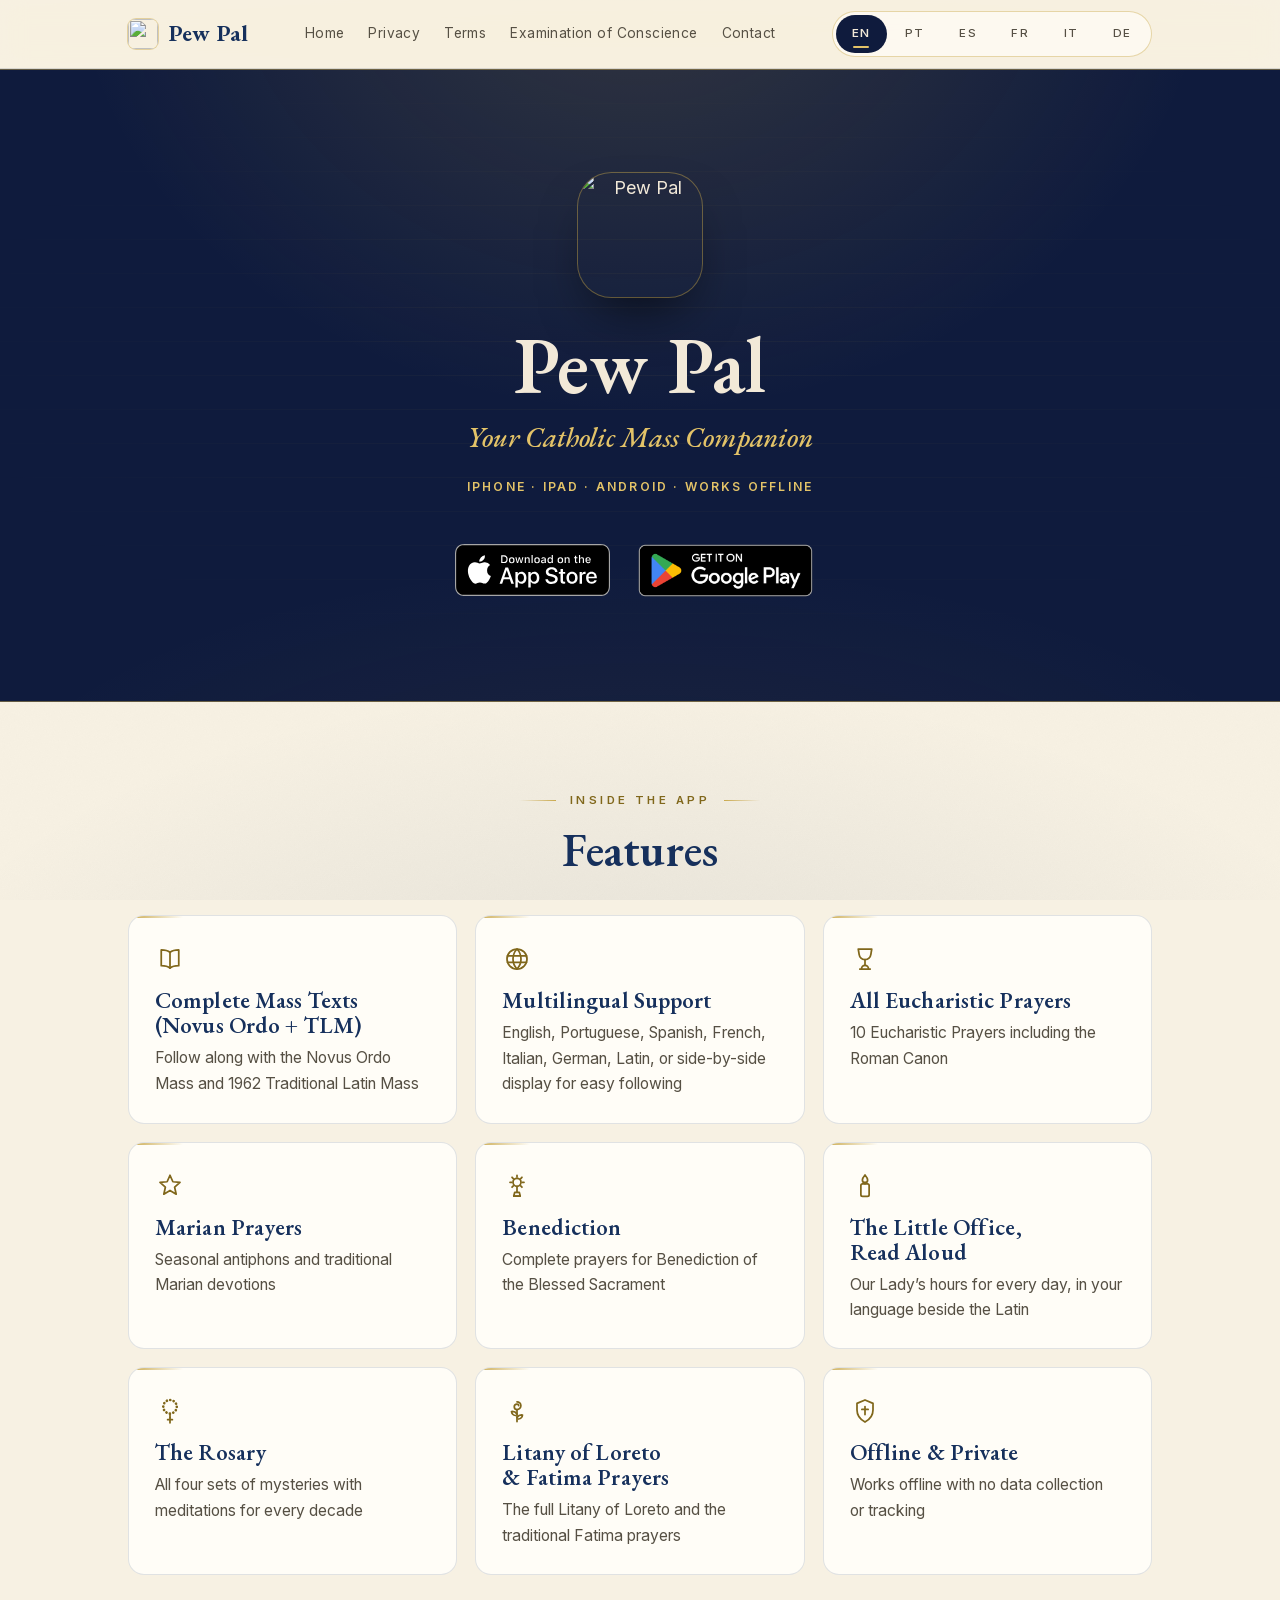
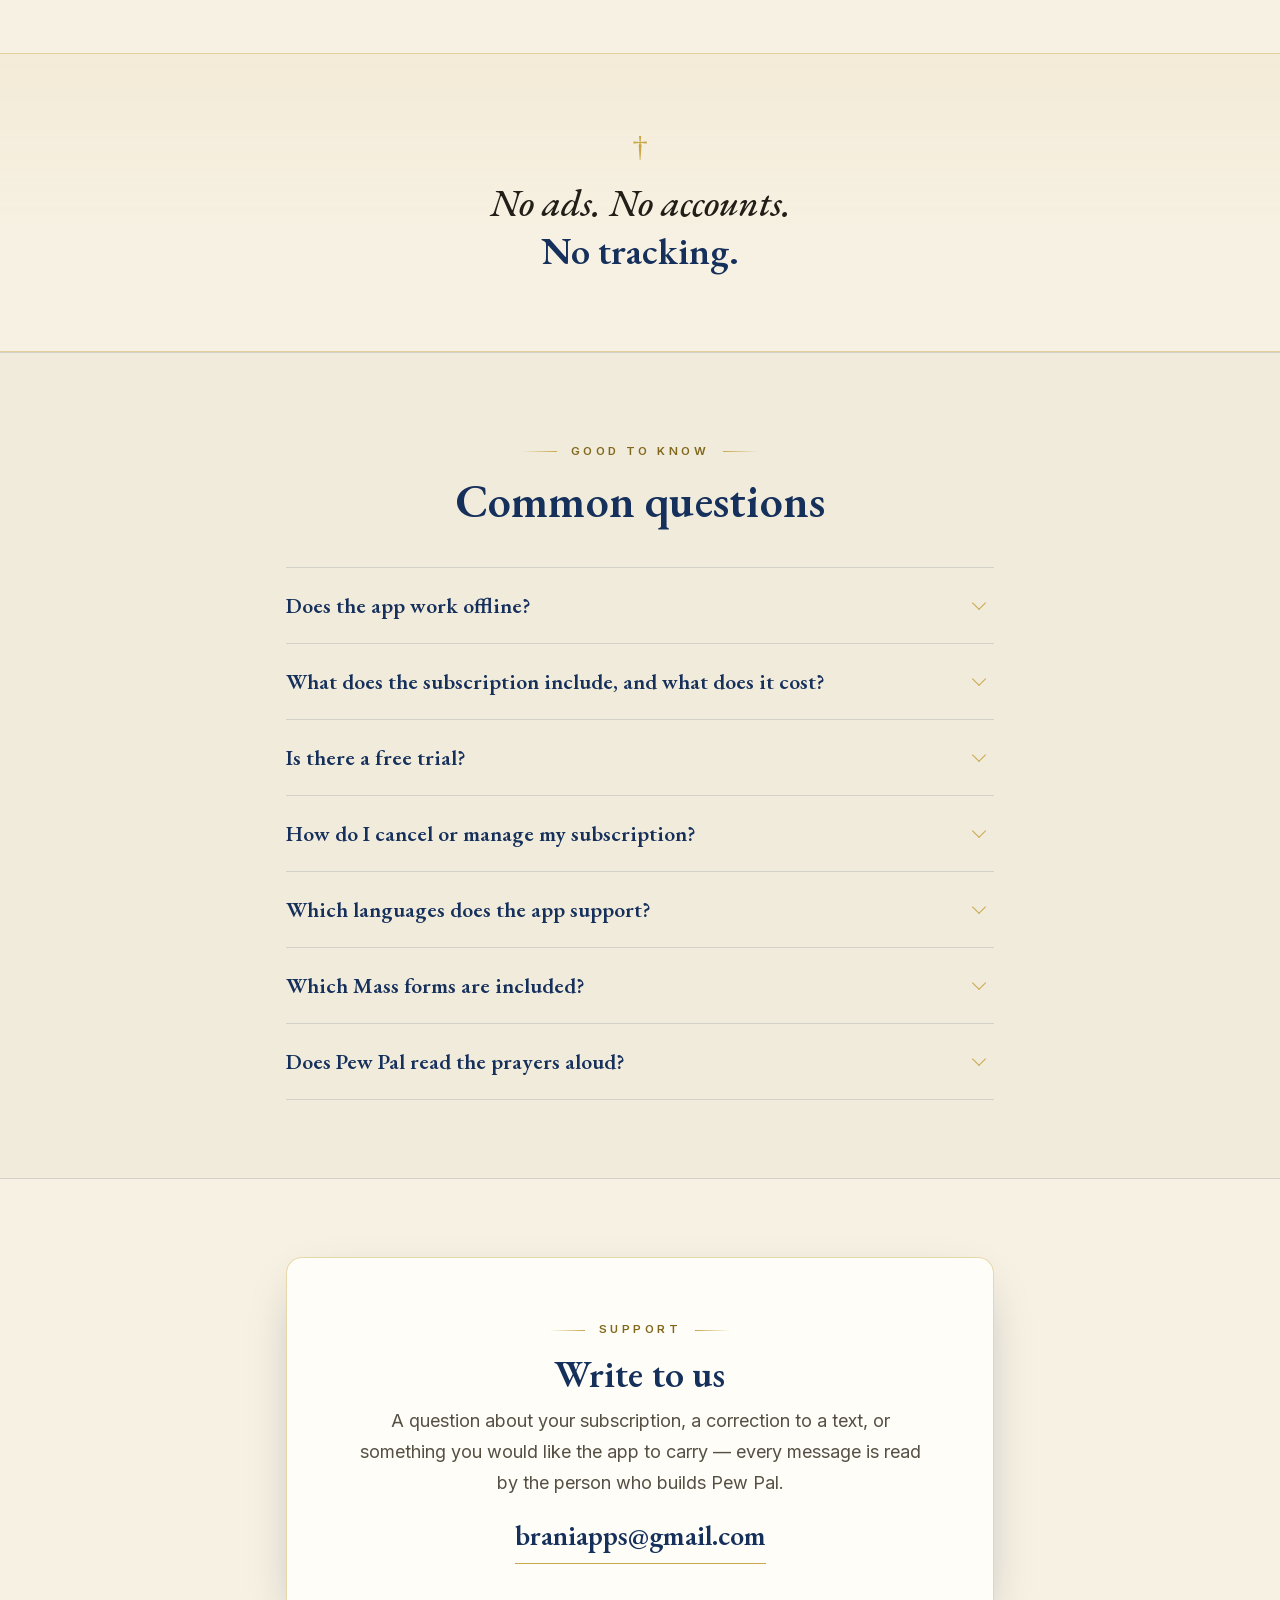
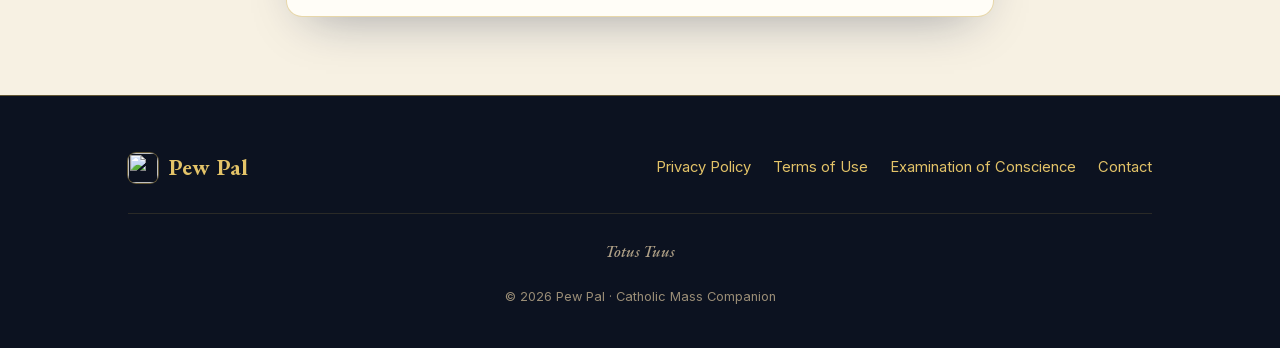
==== commit aff78612: "feat: list German among the app's languages in every section Pew Pal 1.12.0 ships German as its sixt" ====
--- a/index.html
+++ b/index.html
@@ -4,7 +4,7 @@
   <meta charset="UTF-8">
   <meta name="viewport" content="width=device-width, initial-scale=1.0">
   <title>Pew Pal - Catholic Mass Companion</title>
-  <meta name="description" content="Follow along with the Novus Ordo Mass and 1962 Traditional Latin Mass. English, Portuguese, Spanish, French, Italian, Latin, or side-by-side display. Works offline with no data collection or tracking.">
+  <meta name="description" content="Follow along with the Novus Ordo Mass and 1962 Traditional Latin Mass. English, Portuguese, Spanish, French, Italian, German, Latin, or side-by-side display. Works offline with no data collection or tracking.">
   <link rel="stylesheet" href="styles.css">
   <link rel="icon" href="app-icon.png">
   <script src="site.js" defer></script>
@@ -66,7 +66,7 @@
             <article class="feature" data-rise>
               <span class="ico" aria-hidden="true"><svg viewBox="0 0 24 24" width="30" height="30" fill="none" stroke="currentColor" stroke-width="1.4" stroke-linecap="round" stroke-linejoin="round" aria-hidden="true" focusable="false"><circle cx="12" cy="12" r="8"/><path d="M4.4 9.4h15.2M4.4 14.6h15.2"/><path d="M12 4c2.1 2.2 3.2 5 3.2 8s-1.1 5.8-3.2 8c-2.1-2.2-3.2-5-3.2-8S9.9 6.2 12 4Z"/></svg></span>
               <h3>Multilingual Support</h3>
-              <p>English, Portuguese, Spanish, French, Italian, Latin, or side-by-side display for easy following</p>
+              <p>English, Portuguese, Spanish, French, Italian, German, Latin, or side-by-side display for easy following</p>
             </article>
             <article class="feature" data-rise>
               <span class="ico" aria-hidden="true"><svg viewBox="0 0 24 24" width="30" height="30" fill="none" stroke="currentColor" stroke-width="1.4" stroke-linecap="round" stroke-linejoin="round" aria-hidden="true" focusable="false"><path d="M6.6 4h10.8l-.7 4.3A5 5 0 0 1 12 12.5a5 5 0 0 1-4.7-4.2L6.6 4Z"/><path d="M12 12.5V17"/><path d="M9.2 20c0-1.6 1.2-3 2.8-3s2.8 1.4 2.8 3"/><path d="M7.8 20h8.4"/></svg></span>
@@ -138,7 +138,7 @@
             </details>
             <details>
               <summary>Which languages does the app support?</summary>
-              <p>English, Portuguese, Spanish, French and Italian, plus the Latin of the Mass. You can read one language on its own, read the Latin on its own, or use the side-by-side display to follow both at once &mdash; and switch at any time from the app&rsquo;s Settings screen.</p>
+              <p>English, Portuguese, Spanish, French, Italian and German, plus the Latin of the Mass. You can read one language on its own, read the Latin on its own, or use the side-by-side display to follow both at once &mdash; and switch at any time from the app&rsquo;s Settings screen.</p>
             </details>
             <details>
               <summary>Which Mass forms are included?</summary>
@@ -209,7 +209,7 @@
             <article class="feature" data-rise>
               <span class="ico" aria-hidden="true"><svg viewBox="0 0 24 24" width="30" height="30" fill="none" stroke="currentColor" stroke-width="1.4" stroke-linecap="round" stroke-linejoin="round" aria-hidden="true" focusable="false"><circle cx="12" cy="12" r="8"/><path d="M4.4 9.4h15.2M4.4 14.6h15.2"/><path d="M12 4c2.1 2.2 3.2 5 3.2 8s-1.1 5.8-3.2 8c-2.1-2.2-3.2-5-3.2-8S9.9 6.2 12 4Z"/></svg></span>
               <h3>Suporte a idiomas</h3>
-              <p>Português, inglês, espanhol, francês, italiano, latim ou exibição lado a lado para acompanhar com facilidade</p>
+              <p>Português, inglês, espanhol, francês, italiano, alemão, latim ou exibição lado a lado para acompanhar com facilidade</p>
             </article>
             <article class="feature" data-rise>
               <span class="ico" aria-hidden="true"><svg viewBox="0 0 24 24" width="30" height="30" fill="none" stroke="currentColor" stroke-width="1.4" stroke-linecap="round" stroke-linejoin="round" aria-hidden="true" focusable="false"><path d="M6.6 4h10.8l-.7 4.3A5 5 0 0 1 12 12.5a5 5 0 0 1-4.7-4.2L6.6 4Z"/><path d="M12 12.5V17"/><path d="M9.2 20c0-1.6 1.2-3 2.8-3s2.8 1.4 2.8 3"/><path d="M7.8 20h8.4"/></svg></span>
@@ -281,7 +281,7 @@
             </details>
             <details>
               <summary>Quais idiomas o aplicativo oferece?</summary>
-              <p>Português, inglês, espanhol, francês e italiano, além do latim da Missa. Você pode ler em um só idioma, ler apenas o latim ou usar a exibição lado a lado para acompanhar os dois ao mesmo tempo &mdash; e trocar quando quiser na tela de Ajustes do aplicativo.</p>
+              <p>Português, inglês, espanhol, francês, italiano e alemão, além do latim da Missa. Você pode ler em um só idioma, ler apenas o latim ou usar a exibição lado a lado para acompanhar os dois ao mesmo tempo &mdash; e trocar quando quiser na tela de Ajustes do aplicativo.</p>
             </details>
             <details>
               <summary>Quais formas da Missa estão incluídas?</summary>
@@ -352,7 +352,7 @@
             <article class="feature" data-rise>
               <span class="ico" aria-hidden="true"><svg viewBox="0 0 24 24" width="30" height="30" fill="none" stroke="currentColor" stroke-width="1.4" stroke-linecap="round" stroke-linejoin="round" aria-hidden="true" focusable="false"><circle cx="12" cy="12" r="8"/><path d="M4.4 9.4h15.2M4.4 14.6h15.2"/><path d="M12 4c2.1 2.2 3.2 5 3.2 8s-1.1 5.8-3.2 8c-2.1-2.2-3.2-5-3.2-8S9.9 6.2 12 4Z"/></svg></span>
               <h3>Compatibilidad con varios idiomas</h3>
-              <p>Español, inglés, portugués, francés, italiano, latín o visualización en paralelo para seguir con facilidad</p>
+              <p>Español, inglés, portugués, francés, italiano, alemán, latín o visualización en paralelo para seguir con facilidad</p>
             </article>
             <article class="feature" data-rise>
               <span class="ico" aria-hidden="true"><svg viewBox="0 0 24 24" width="30" height="30" fill="none" stroke="currentColor" stroke-width="1.4" stroke-linecap="round" stroke-linejoin="round" aria-hidden="true" focusable="false"><path d="M6.6 4h10.8l-.7 4.3A5 5 0 0 1 12 12.5a5 5 0 0 1-4.7-4.2L6.6 4Z"/><path d="M12 12.5V17"/><path d="M9.2 20c0-1.6 1.2-3 2.8-3s2.8 1.4 2.8 3"/><path d="M7.8 20h8.4"/></svg></span>
@@ -424,7 +424,7 @@
             </details>
             <details>
               <summary>¿Qué idiomas admite la aplicación?</summary>
-              <p>Español, inglés, portugués, francés e italiano, además del latín de la Misa. Puede leer en un solo idioma, leer solo el latín o usar la visualización en paralelo para seguir ambos a la vez &mdash; y cambiar cuando quiera desde la pantalla de Ajustes de la aplicación.</p>
+              <p>Español, inglés, portugués, francés, italiano y alemán, además del latín de la Misa. Puede leer en un solo idioma, leer solo el latín o usar la visualización en paralelo para seguir ambos a la vez &mdash; y cambiar cuando quiera desde la pantalla de Ajustes de la aplicación.</p>
             </details>
             <details>
               <summary>¿Qué formas de la Misa se incluyen?</summary>
@@ -495,7 +495,7 @@
             <article class="feature" data-rise>
               <span class="ico" aria-hidden="true"><svg viewBox="0 0 24 24" width="30" height="30" fill="none" stroke="currentColor" stroke-width="1.4" stroke-linecap="round" stroke-linejoin="round" aria-hidden="true" focusable="false"><circle cx="12" cy="12" r="8"/><path d="M4.4 9.4h15.2M4.4 14.6h15.2"/><path d="M12 4c2.1 2.2 3.2 5 3.2 8s-1.1 5.8-3.2 8c-2.1-2.2-3.2-5-3.2-8S9.9 6.2 12 4Z"/></svg></span>
               <h3>Plusieurs langues</h3>
-              <p>Français, anglais, portugais, espagnol, italien, latin ou affichage côte à côte pour suivre facilement</p>
+              <p>Français, anglais, portugais, espagnol, italien, allemand, latin ou affichage côte à côte pour suivre facilement</p>
             </article>
             <article class="feature" data-rise>
               <span class="ico" aria-hidden="true"><svg viewBox="0 0 24 24" width="30" height="30" fill="none" stroke="currentColor" stroke-width="1.4" stroke-linecap="round" stroke-linejoin="round" aria-hidden="true" focusable="false"><path d="M6.6 4h10.8l-.7 4.3A5 5 0 0 1 12 12.5a5 5 0 0 1-4.7-4.2L6.6 4Z"/><path d="M12 12.5V17"/><path d="M9.2 20c0-1.6 1.2-3 2.8-3s2.8 1.4 2.8 3"/><path d="M7.8 20h8.4"/></svg></span>
@@ -567,7 +567,7 @@
             </details>
             <details>
               <summary>Quelles langues l’application prend-elle en charge&nbsp;?</summary>
-              <p>Le français, l’anglais, le portugais, l’espagnol et l’italien, ainsi que le latin de la messe. Vous pouvez lire une seule langue, lire uniquement le latin, ou utiliser l’affichage côte à côte pour suivre les deux à la fois &mdash; et changer à tout moment depuis l’écran Réglages de l’application.</p>
+              <p>Le français, l’anglais, le portugais, l’espagnol, l’italien et l’allemand, ainsi que le latin de la messe. Vous pouvez lire une seule langue, lire uniquement le latin, ou utiliser l’affichage côte à côte pour suivre les deux à la fois &mdash; et changer à tout moment depuis l’écran Réglages de l’application.</p>
             </details>
             <details>
               <summary>Quelles formes de la messe sont incluses&nbsp;?</summary>
@@ -638,7 +638,7 @@
             <article class="feature" data-rise>
               <span class="ico" aria-hidden="true"><svg viewBox="0 0 24 24" width="30" height="30" fill="none" stroke="currentColor" stroke-width="1.4" stroke-linecap="round" stroke-linejoin="round" aria-hidden="true" focusable="false"><circle cx="12" cy="12" r="8"/><path d="M4.4 9.4h15.2M4.4 14.6h15.2"/><path d="M12 4c2.1 2.2 3.2 5 3.2 8s-1.1 5.8-3.2 8c-2.1-2.2-3.2-5-3.2-8S9.9 6.2 12 4Z"/></svg></span>
               <h3>Supporto multilingue</h3>
-              <p>Italiano, inglese, portoghese, spagnolo, francese, latino o visualizzazione a fronte per seguire con facilità</p>
+              <p>Italiano, inglese, portoghese, spagnolo, francese, tedesco, latino o visualizzazione a fronte per seguire con facilità</p>
             </article>
             <article class="feature" data-rise>
               <span class="ico" aria-hidden="true"><svg viewBox="0 0 24 24" width="30" height="30" fill="none" stroke="currentColor" stroke-width="1.4" stroke-linecap="round" stroke-linejoin="round" aria-hidden="true" focusable="false"><path d="M6.6 4h10.8l-.7 4.3A5 5 0 0 1 12 12.5a5 5 0 0 1-4.7-4.2L6.6 4Z"/><path d="M12 12.5V17"/><path d="M9.2 20c0-1.6 1.2-3 2.8-3s2.8 1.4 2.8 3"/><path d="M7.8 20h8.4"/></svg></span>
@@ -710,7 +710,7 @@
             </details>
             <details>
               <summary>Quali lingue supporta l’app?</summary>
-              <p>L’italiano, l’inglese, il portoghese, lo spagnolo e il francese, oltre al latino della Messa. Può leggere una sola lingua, leggere soltanto il latino oppure usare la visualizzazione a fronte per seguire entrambi i testi insieme &mdash; e cambiare in qualsiasi momento dalla schermata Impostazioni dell’app.</p>
+              <p>L’italiano, l’inglese, il portoghese, lo spagnolo, il francese e il tedesco, oltre al latino della Messa. Può leggere una sola lingua, leggere soltanto il latino oppure usare la visualizzazione a fronte per seguire entrambi i testi insieme &mdash; e cambiare in qualsiasi momento dalla schermata Impostazioni dell’app.</p>
             </details>
             <details>
               <summary>Quali forme della Messa sono incluse?</summary>
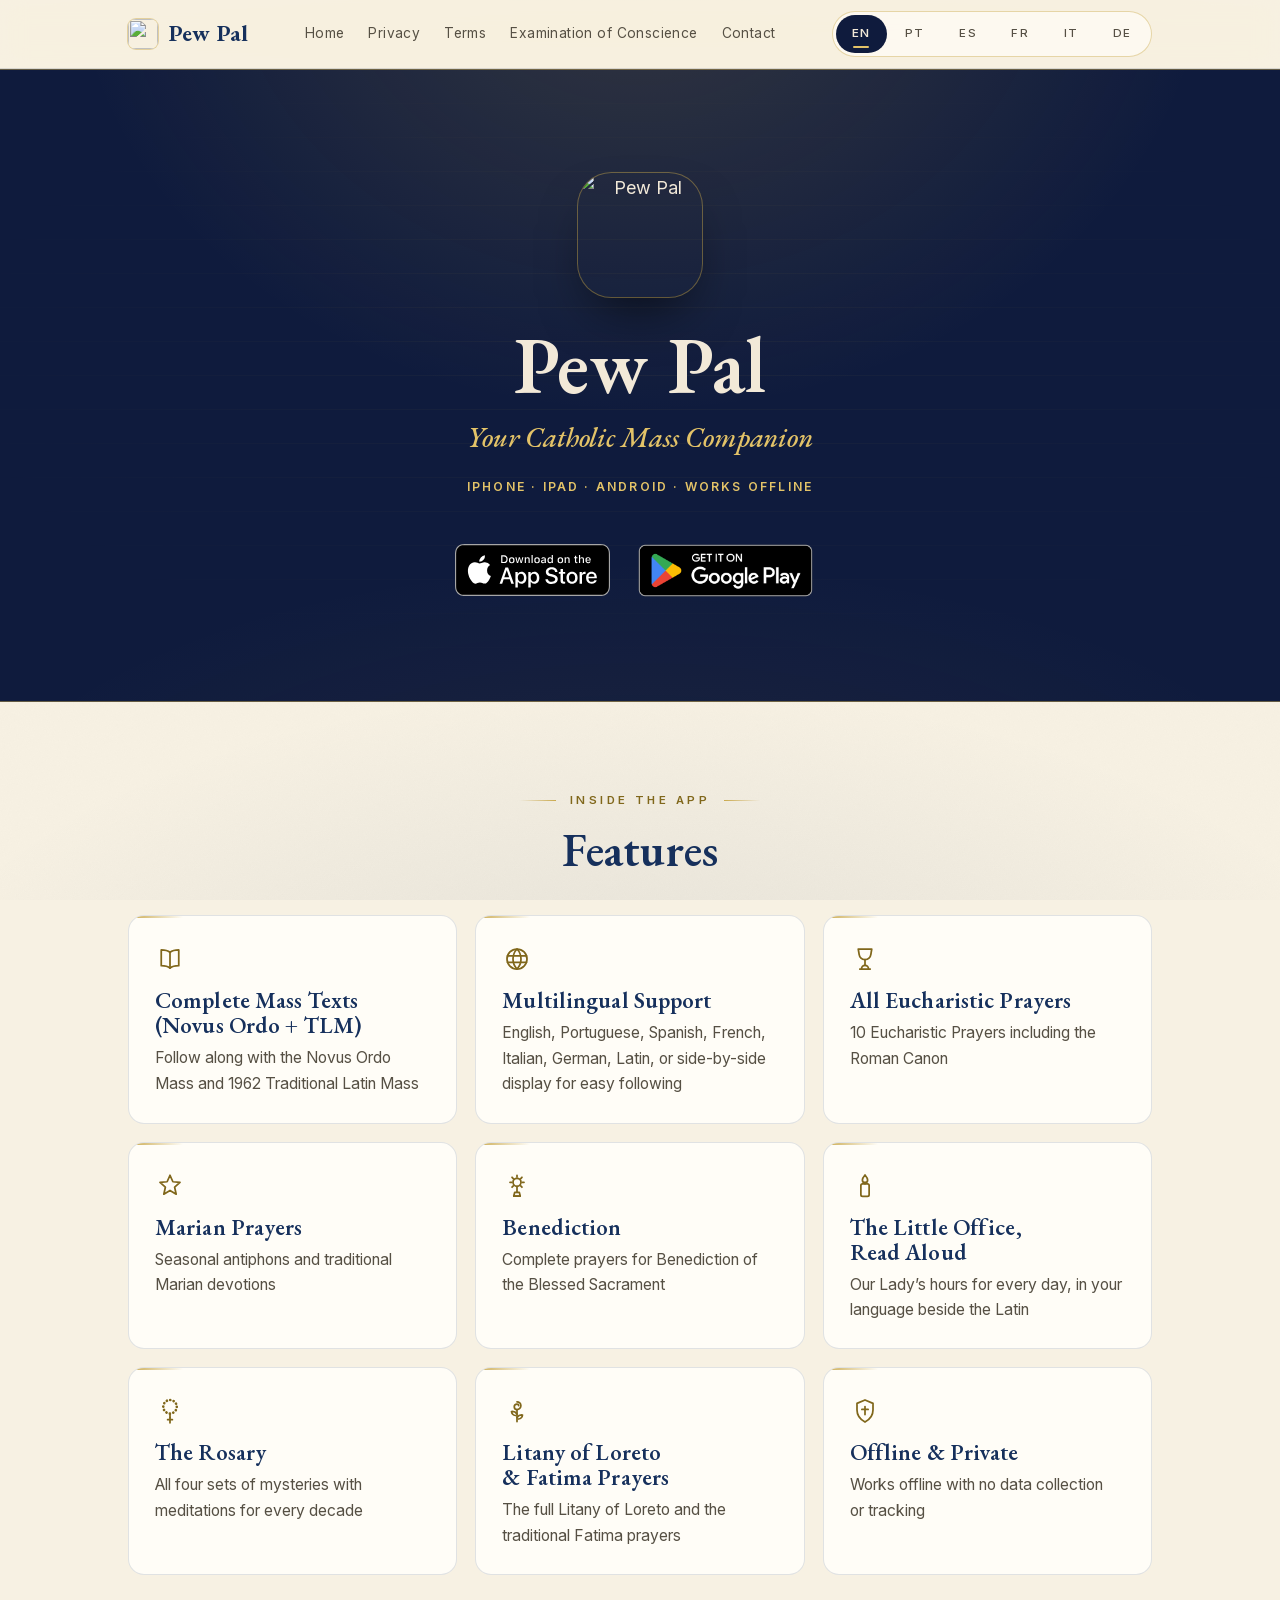
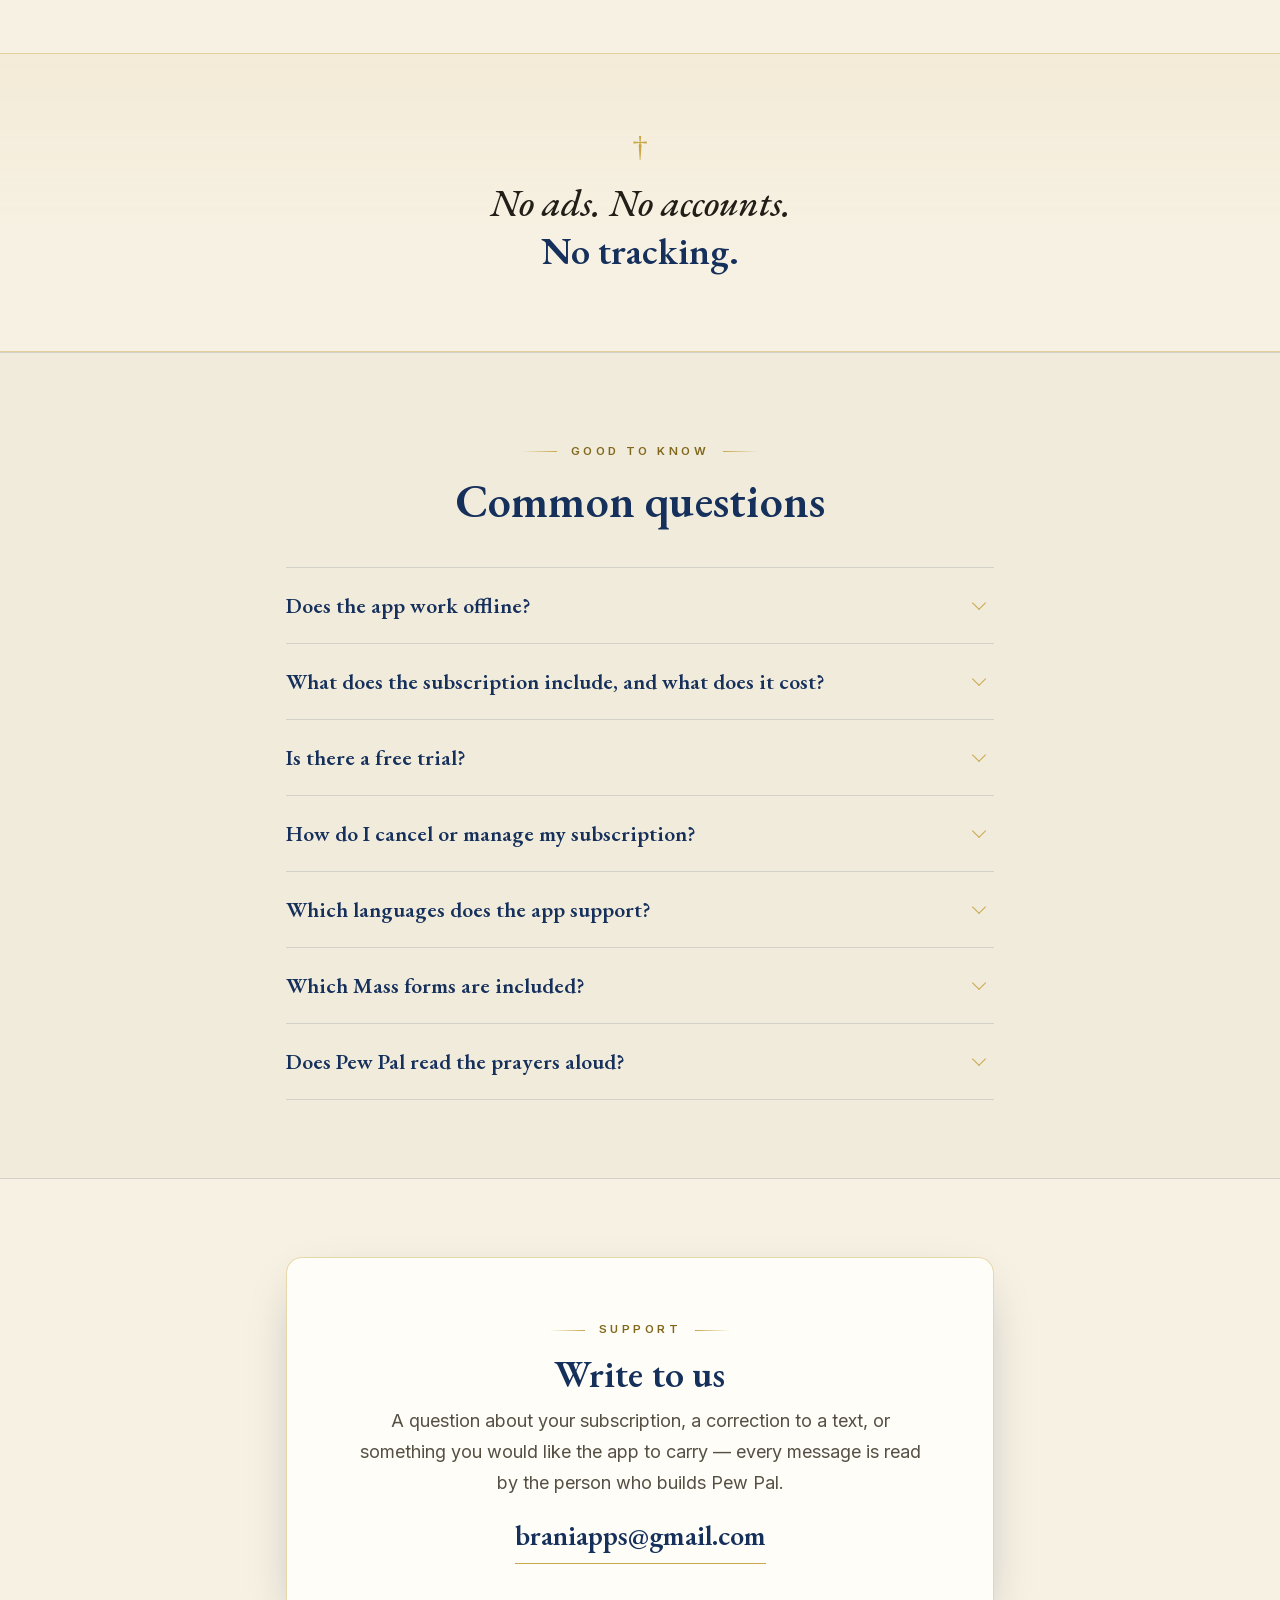
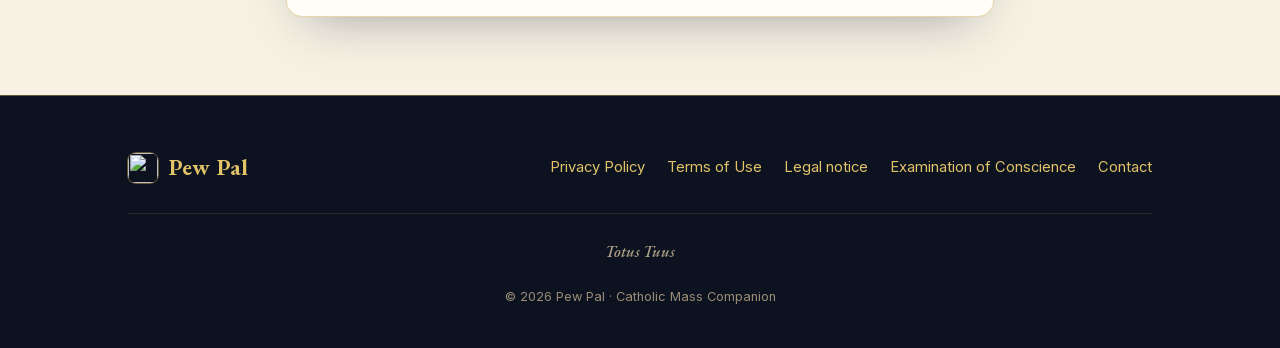
==== commit aa2e5c56: "legal: Impressum, named data controller, EU consumer terms; self-hosted fonts Co-Authored-By: Claude" ====
--- a/index.html
+++ b/index.html
@@ -172,6 +172,7 @@
           <div class="foot-links">
             <a href="privacy.html">Privacy Policy</a>
             <a href="terms.html">Terms of Use</a>
+            <a href="impressum.html">Legal notice</a>
             <a href="examen.html">Examination of Conscience</a>
             <a href="mailto:braniapps@gmail.com">Contact</a>
           </div>
@@ -315,6 +316,7 @@
           <div class="foot-links">
             <a href="privacy.html#portugues">Política de Privacidade</a>
             <a href="terms.html#portugues">Termos de Uso</a>
+            <a href="impressum.html#portugues">Aviso legal</a>
             <a href="examen.html#portugues">Exame de Consciência</a>
             <a href="mailto:braniapps@gmail.com">Contato</a>
           </div>
@@ -458,6 +460,7 @@
           <div class="foot-links">
             <a href="privacy.html#espanol">Política de Privacidad</a>
             <a href="terms.html#espanol">Términos de Uso</a>
+            <a href="impressum.html#espanol">Aviso legal</a>
             <a href="examen.html#espanol">Examen de Conciencia</a>
             <a href="mailto:braniapps@gmail.com">Contacto</a>
           </div>
@@ -601,6 +604,7 @@
           <div class="foot-links">
             <a href="privacy.html#francais">Politique de confidentialité</a>
             <a href="terms.html#francais">Conditions d’utilisation</a>
+            <a href="impressum.html#francais">Mentions légales</a>
             <a href="examen.html#francais">Examen de conscience</a>
             <a href="mailto:braniapps@gmail.com">Contact</a>
           </div>
@@ -744,6 +748,7 @@
           <div class="foot-links">
             <a href="privacy.html#italiano">Informativa sulla privacy</a>
             <a href="terms.html#italiano">Condizioni d’uso</a>
+            <a href="impressum.html#italiano">Note legali</a>
             <a href="examen.html#italiano">Esame di coscienza</a>
             <a href="mailto:braniapps@gmail.com">Contatti</a>
           </div>
@@ -887,6 +892,7 @@
           <div class="foot-links">
             <a href="privacy.html#deutsch">Datenschutzerklärung</a>
             <a href="terms.html#deutsch">Nutzungsbedingungen</a>
+            <a href="impressum.html#deutsch">Impressum</a>
             <a href="examen.html#deutsch">Gewissenserforschung</a>
             <a href="mailto:braniapps@gmail.com">Kontakt</a>
           </div>
--- a/styles.css
+++ b/styles.css
@@ -854,6 +854,8 @@
 }
 .legal h2:first-of-type { margin-top: 4px; }
 .legal h3 { font-size: 1.2rem; margin: 24px 0 8px; }
+/* impressum.html: several languages stacked in one card, each a <section> opening with its own h2. */
+.legal .card > section + section { margin-top: 34px; padding-top: 26px; border-top: 1px solid var(--hair); }
 .legal p:not(.kicker) { margin-bottom: 15px; color: var(--ink); }
 .legal ul, .legal ol { margin: 0 0 16px 1.4rem; }
 .legal li { margin-bottom: 9px; color: var(--ink); }
